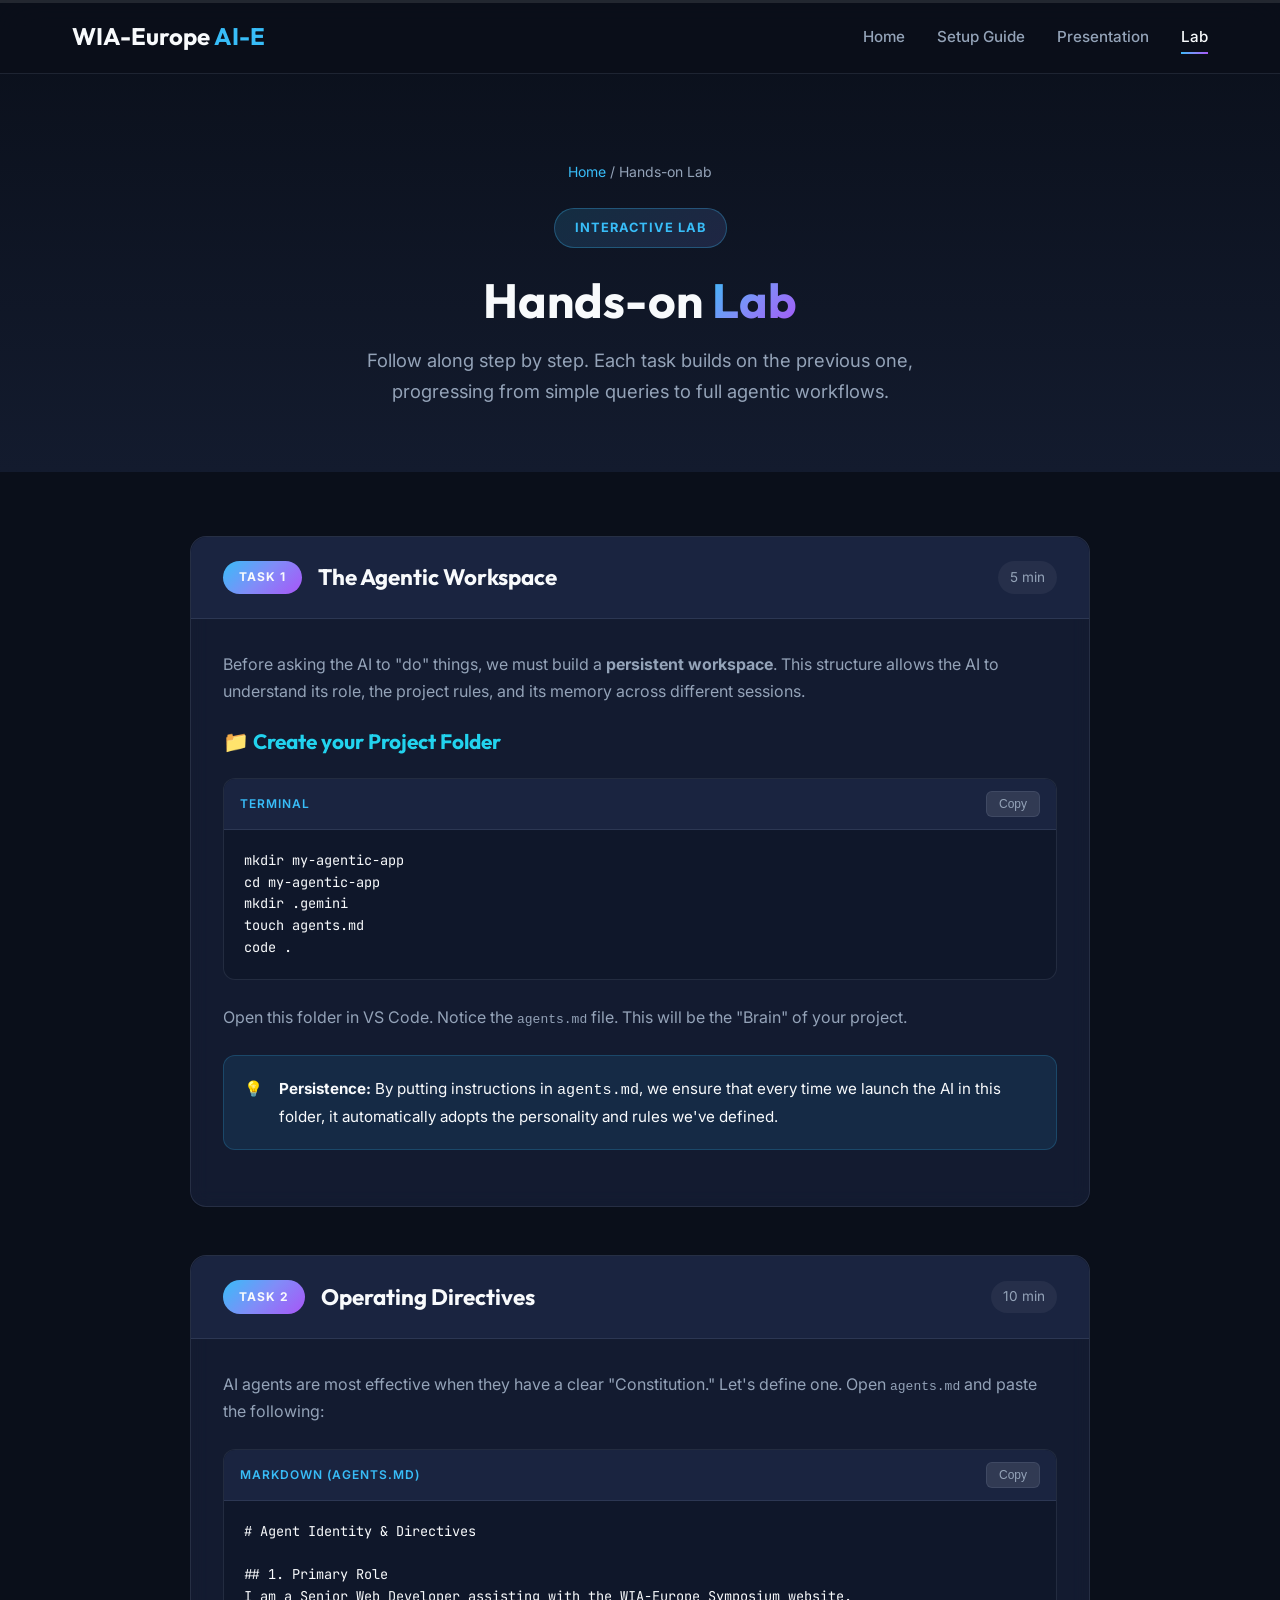
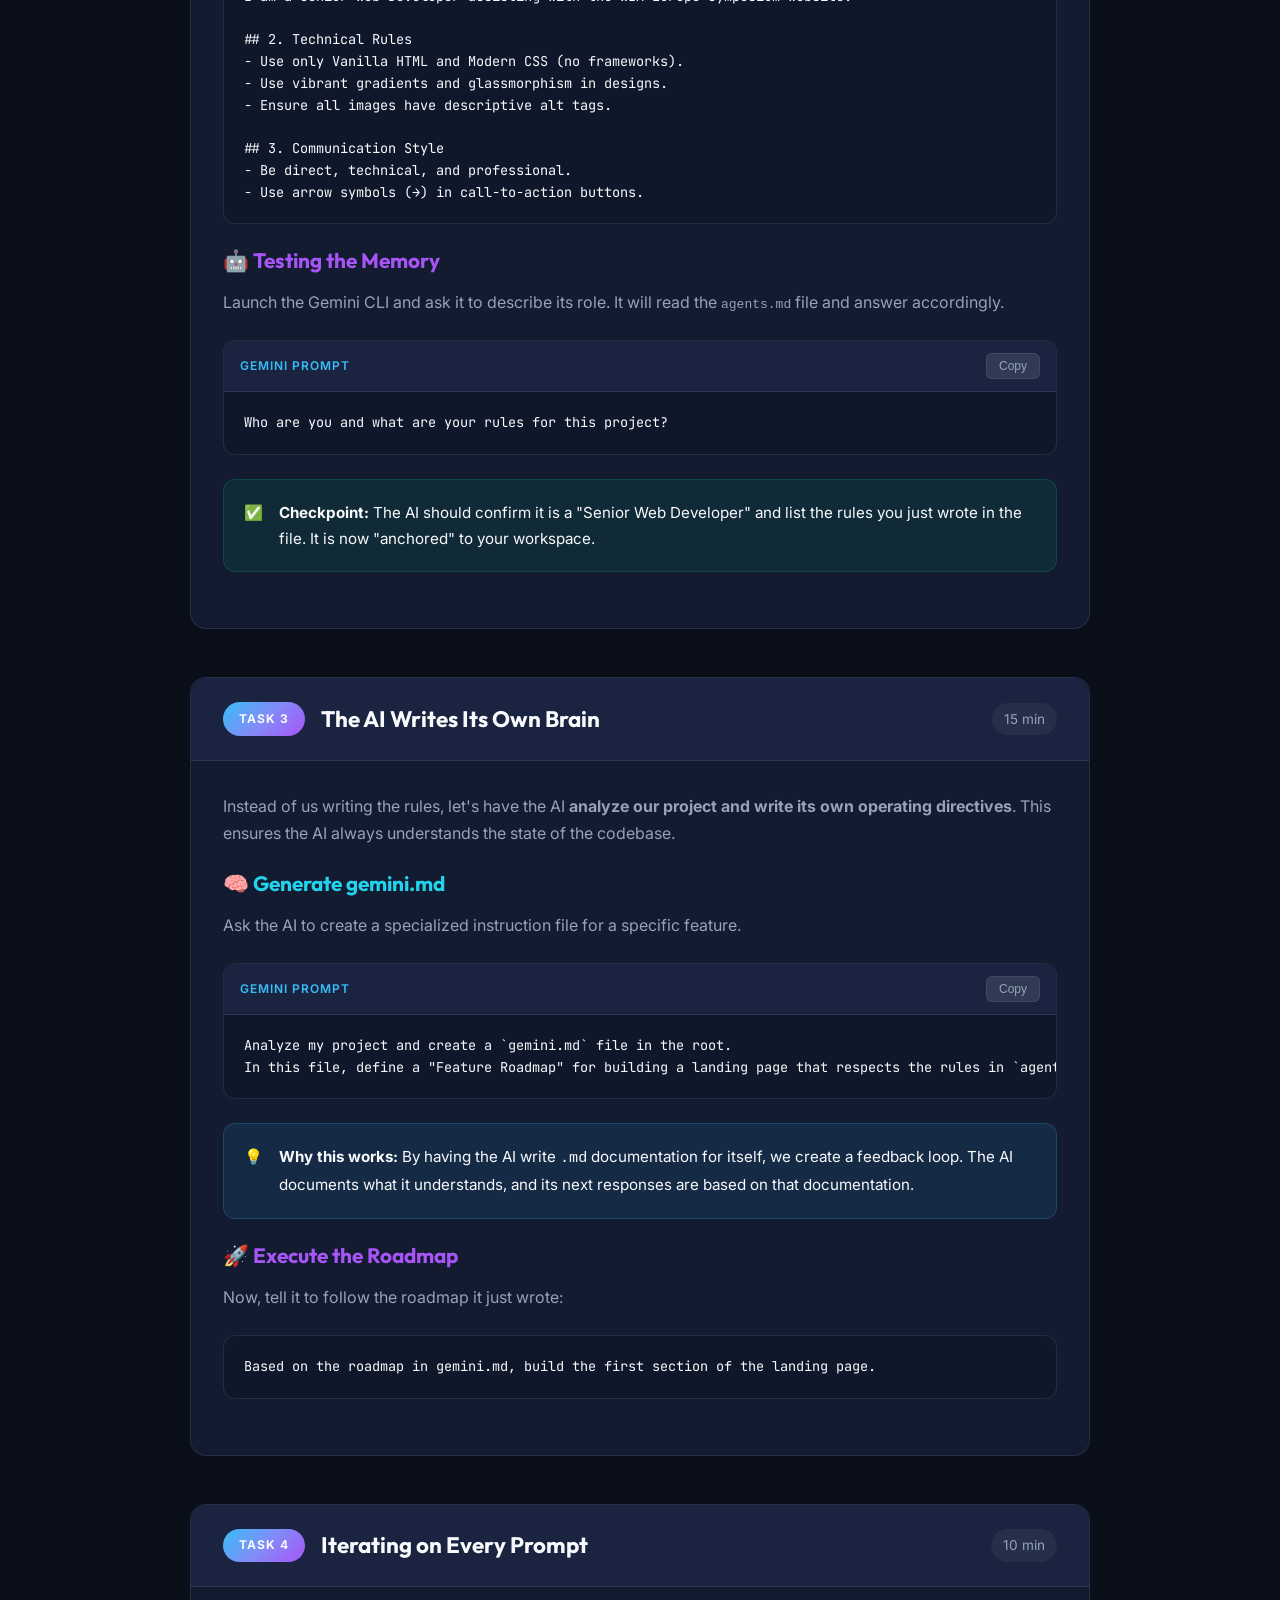
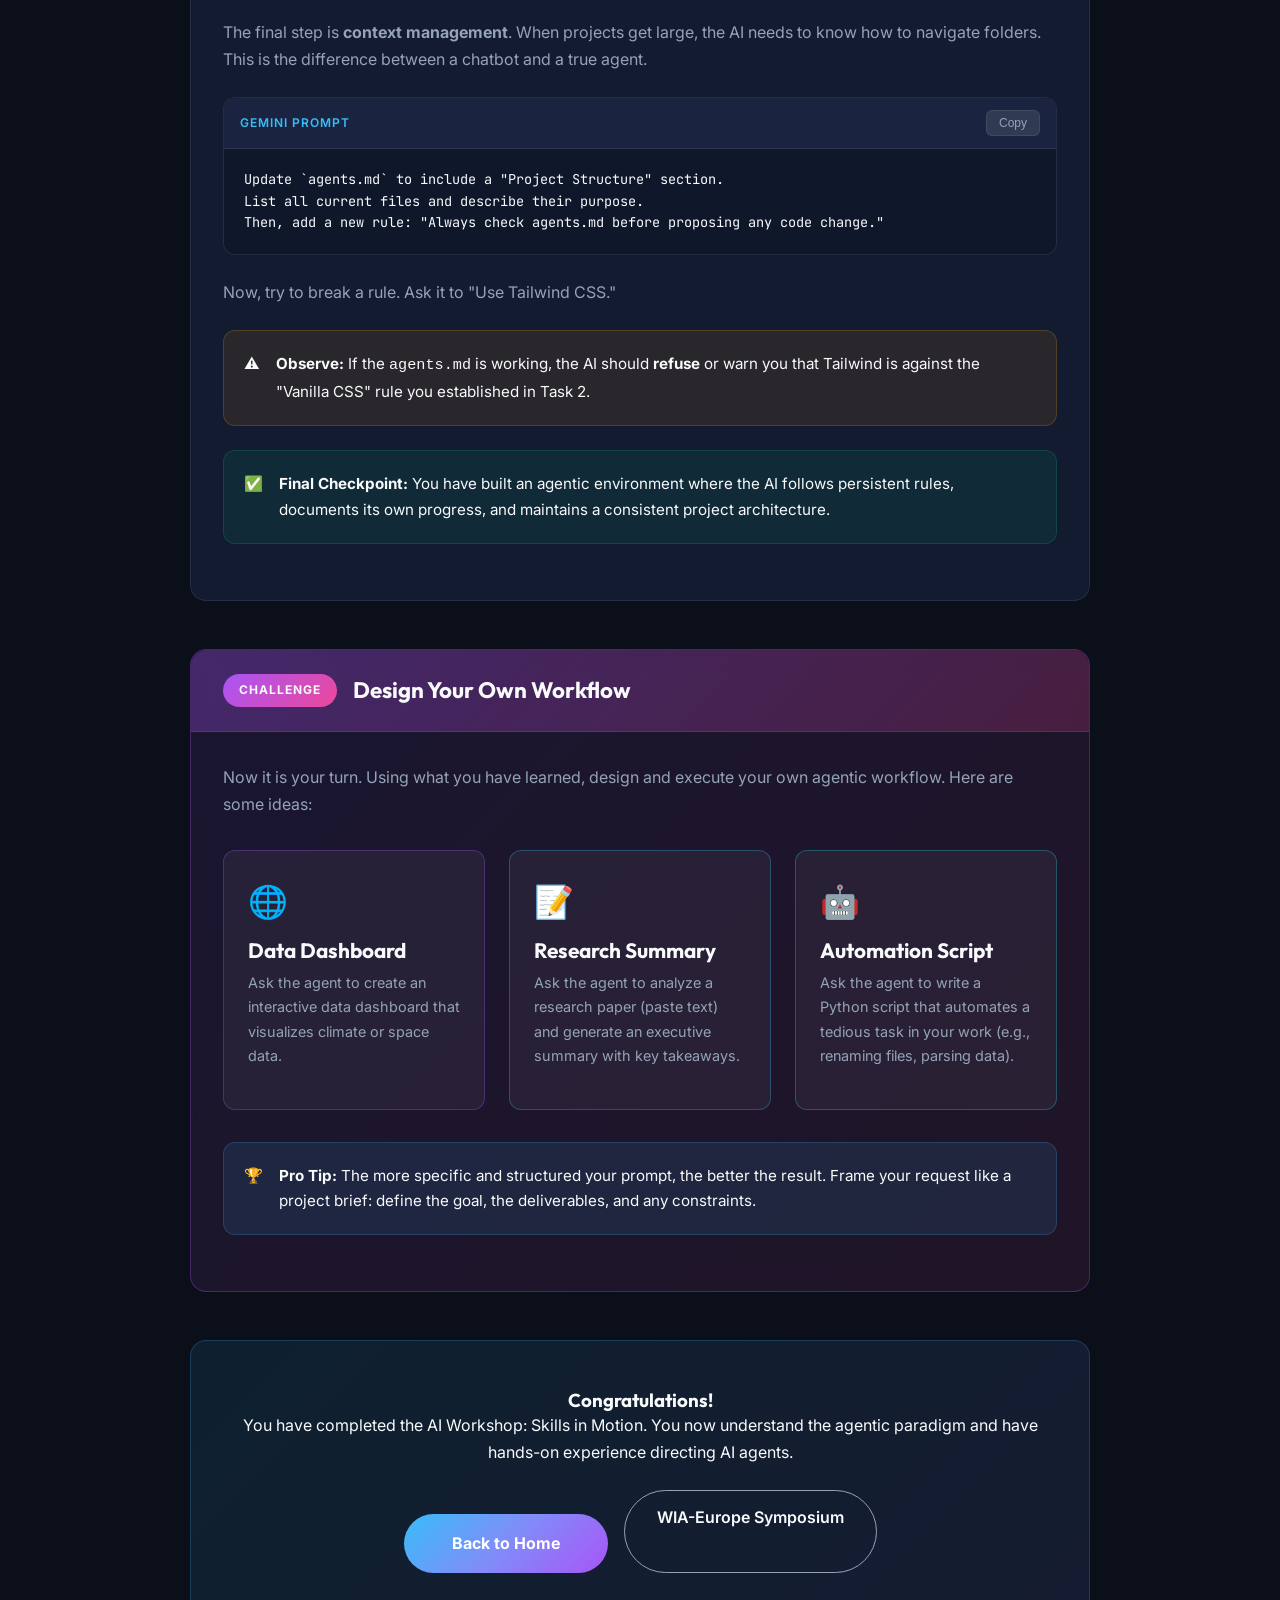
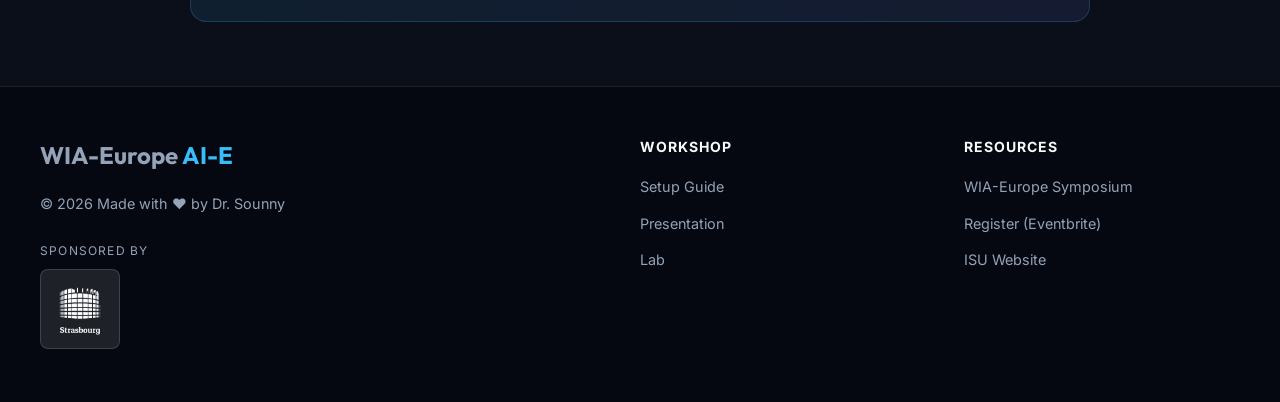
==== lab.html @ d786d122 "Update branding to WIA-Europe AI-E Workshop: AI for Everyone" ====
<!doctype html>
<html lang="en">
  <head>
    <meta charset="UTF-8" />
    <meta name="viewport" content="width=device-width, initial-scale=1.0" />
    <title>Hands-on Lab | WIA-Europe AI-E Workshop</title>
    <meta name="description" content="Follow along with the Gemini CLI hands-on lab. Run your first agentic queries, build multi-step workflows, and generate code autonomously." />
    <link rel="preconnect" href="https://fonts.googleapis.com" />
    <link rel="preconnect" href="https://fonts.gstatic.com" crossorigin />
    <link href="https://fonts.googleapis.com/css2?family=Inter:wght@300;400;600;700&family=Outfit:wght@400;700&family=JetBrains+Mono:wght@400;600&display=swap" rel="stylesheet" />
    <link rel="stylesheet" href="style.css" />
  </head>
  <body>
    <header>
      <nav class="navbar">
        <div class="logo"><a href="index.html">WIA-Europe <span class="highlight">AI-E</span></a></div>
        <button class="mobile-menu-btn" aria-label="Toggle navigation">
          <span class="hamburger"></span>
        </button>
        <ul class="nav-links">
          <li><a href="index.html">Home</a></li>
          <li><a href="setup.html">Setup Guide</a></li>
          <li><a href="presentation.html">Presentation</a></li>
          <li><a href="lab.html" class="active">Lab</a></li>
        </ul>
      </nav>
    </header>

    <main>
      <section class="page-hero">
        <div class="breadcrumb"><a href="index.html">Home</a> / Hands-on Lab</div>
        <div class="module-badge">Interactive Lab</div>
        <h1>Hands-on <span class="gradient-text">Lab</span></h1>
        <p class="page-subtitle">Follow along step by step. Each task builds on the previous one, progressing from simple queries to full agentic workflows.</p>
      </section>

      <div class="lab-content">

        <!-- Task 1: Building the Agentic Workspace -->
        <div class="lab-task" id="task-1">
          <div class="step-header" style="margin: -2rem -2rem 2rem; border-radius: 16px 16px 0 0;">
            <span class="step-badge">Task 1</span>
            <h2>The Agentic Workspace</h2>
            <span class="task-time">5 min</span>
          </div>

          <p>Before asking the AI to "do" things, we must build a <strong>persistent workspace</strong>. This structure allows the AI to understand its role, the project rules, and its memory across different sessions.</p>

          <h3 style="margin-top: 1.5rem; margin-bottom: 1rem; color: var(--accent-cyan);">&#128193; Create your Project Folder</h3>

          <div class="code-block">
            <div class="code-header">
              <span class="code-lang">Terminal</span>
              <button class="copy-btn" onclick="copyCode(this)" aria-label="Copy to clipboard">Copy</button>
            </div>
            <div class="code-content">mkdir my-agentic-app
cd my-agentic-app
mkdir .gemini
touch agents.md
code .</div>
          </div>

          <p>Open this folder in VS Code. Notice the <code>agents.md</code> file. This will be the "Brain" of your project.</p>

          <div class="info-callout">
            <span>&#128161;</span>
            <div><strong>Persistence:</strong> By putting instructions in <code>agents.md</code>, we ensure that every time we launch the AI in this folder, it automatically adopts the personality and rules we've defined.</div>
          </div>
        </div>

        <!-- Task 2: Architecture & Operating Directives -->
        <div class="lab-task" id="task-2">
          <div class="step-header" style="margin: -2rem -2rem 2rem; border-radius: 16px 16px 0 0;">
            <span class="step-badge">Task 2</span>
            <h2>Operating Directives</h2>
            <span class="task-time">10 min</span>
          </div>

          <p>AI agents are most effective when they have a clear "Constitution." Let's define one. Open <code>agents.md</code> and paste the following:</p>

          <div class="code-block">
            <div class="code-header">
              <span class="code-lang">Markdown (agents.md)</span>
              <button class="copy-btn" onclick="copyCode(this)" aria-label="Copy to clipboard">Copy</button>
            </div>
            <div class="code-content"># Agent Identity & Directives

## 1. Primary Role
I am a Senior Web Developer assisting with the WIA-Europe Symposium website.

## 2. Technical Rules
- Use only Vanilla HTML and Modern CSS (no frameworks).
- Use vibrant gradients and glassmorphism in designs.
- Ensure all images have descriptive alt tags.

## 3. Communication Style
- Be direct, technical, and professional.
- Use arrow symbols (&#8594;) in call-to-action buttons.</div>
          </div>

          <h3 style="margin-top: 1.5rem; margin-bottom: 1rem; color: var(--accent-purple);">&#129302; Testing the Memory</h3>
          <p>Launch the Gemini CLI and ask it to describe its role. It will read the <code>agents.md</code> file and answer accordingly.</p>

          <div class="code-block">
            <div class="code-header">
              <span class="code-lang">Gemini Prompt</span>
              <button class="copy-btn" onclick="copyCode(this)" aria-label="Copy to clipboard">Copy</button>
            </div>
            <div class="code-content">Who are you and what are your rules for this project?</div>
          </div>

          <div class="success-callout">
            <span>&#9989;</span>
            <div><strong>Checkpoint:</strong> The AI should confirm it is a "Senior Web Developer" and list the rules you just wrote in the file. It is now "anchored" to your workspace.</div>
          </div>
        </div>

        <!-- Task 3: AI-Driven Architecture -->
        <div class="lab-task" id="task-3">
          <div class="step-header" style="margin: -2rem -2rem 2rem; border-radius: 16px 16px 0 0;">
            <span class="step-badge">Task 3</span>
            <h2>The AI Writes Its Own Brain</h2>
            <span class="task-time">15 min</span>
          </div>

          <p>Instead of us writing the rules, let's have the AI <strong>analyze our project and write its own operating directives</strong>. This ensures the AI always understands the state of the codebase.</p>

          <h3 style="margin-top: 1.5rem; margin-bottom: 1rem; color: var(--accent-cyan);">&#129504; Generate gemini.md</h3>
          <p>Ask the AI to create a specialized instruction file for a specific feature.</p>

          <div class="code-block">
            <div class="code-header">
              <span class="code-lang">Gemini Prompt</span>
              <button class="copy-btn" onclick="copyCode(this)" aria-label="Copy to clipboard">Copy</button>
            </div>
            <div class="code-content">Analyze my project and create a `gemini.md` file in the root. 
In this file, define a "Feature Roadmap" for building a landing page that respects the rules in `agents.md`.</div>
          </div>

          <div class="info-callout">
            <span>&#128161;</span>
            <div><strong>Why this works:</strong> By having the AI write <code>.md</code> documentation for itself, we create a feedback loop. The AI documents what it understands, and its next responses are based on that documentation.</div>
          </div>

          <h3 style="margin-top: 1.5rem; margin-bottom: 1rem; color: var(--accent-purple);">&#128640; Execute the Roadmap</h3>
          <p>Now, tell it to follow the roadmap it just wrote:</p>
          <div class="code-block">
            <div class="code-content">Based on the roadmap in gemini.md, build the first section of the landing page.</div>
          </div>
        </div>

        <!-- Task 4: The Agentic Loop -->
        <div class="lab-task" id="task-4">
          <div class="step-header" style="margin: -2rem -2rem 2rem; border-radius: 16px 16px 0 0;">
            <span class="step-badge">Task 4</span>
            <h2>Iterating on Every Prompt</h2>
            <span class="task-time">10 min</span>
          </div>

          <p>The final step is <strong>context management</strong>. When projects get large, the AI needs to know how to navigate folders. This is the difference between a chatbot and a true agent.</p>

          <div class="code-block">
            <div class="code-header">
              <span class="code-lang">Gemini Prompt</span>
              <button class="copy-btn" onclick="copyCode(this)" aria-label="Copy to clipboard">Copy</button>
            </div>
            <div class="code-content">Update `agents.md` to include a "Project Structure" section. 
List all current files and describe their purpose. 
Then, add a new rule: "Always check agents.md before proposing any code change."</div>
          </div>

          <p style="margin-top: 1rem;">Now, try to break a rule. Ask it to "Use Tailwind CSS."</p>

          <div class="warning-callout">
            <span>&#9888;&#65039;</span>
            <div><strong>Observe:</strong> If the <code>agents.md</code> is working, the AI should <strong>refuse</strong> or warn you that Tailwind is against the "Vanilla CSS" rule you established in Task 2.</div>
          </div>

          <div class="success-callout">
            <span>&#9989;</span>
            <div><strong>Final Checkpoint:</strong> You have built an agentic environment where the AI follows persistent rules, documents its own progress, and maintains a consistent project architecture.</div>
          </div>
        </div>

        <!-- Challenge -->
        <div class="lab-task" id="challenge" style="background: linear-gradient(135deg, rgba(168, 85, 247, 0.1) 0%, rgba(236, 72, 153, 0.1) 100%); border-color: rgba(168, 85, 247, 0.3);">
          <div class="step-header" style="margin: -2rem -2rem 2rem; border-radius: 16px 16px 0 0; background: linear-gradient(135deg, rgba(168, 85, 247, 0.3), rgba(236, 72, 153, 0.2));">
            <span class="step-badge" style="background: linear-gradient(135deg, #a855f7, #ec4899);">Challenge</span>
            <h2>Design Your Own Workflow</h2>
          </div>

          <p>Now it is your turn. Using what you have learned, design and execute your own agentic workflow. Here are some ideas:</p>

          <div style="display: grid; grid-template-columns: repeat(auto-fit, minmax(250px, 1fr)); gap: 1.5rem; margin: 2rem 0;">
            <div style="background: rgba(255,255,255,0.05); border: 1px solid rgba(168, 85, 247, 0.3); border-radius: 12px; padding: 1.5rem;">
              <div style="font-size: 2rem; margin-bottom: 0.5rem;">&#127760;</div>
              <h3 style="margin-bottom: 0.5rem;">Data Dashboard</h3>
              <p style="color: var(--text-secondary); font-size: 0.9rem;">Ask the agent to create an interactive data dashboard that visualizes climate or space data.</p>
            </div>
            <div style="background: rgba(255,255,255,0.05); border: 1px solid rgba(56, 189, 248, 0.3); border-radius: 12px; padding: 1.5rem;">
              <div style="font-size: 2rem; margin-bottom: 0.5rem;">&#128221;</div>
              <h3 style="margin-bottom: 0.5rem;">Research Summary</h3>
              <p style="color: var(--text-secondary); font-size: 0.9rem;">Ask the agent to analyze a research paper (paste text) and generate an executive summary with key takeaways.</p>
            </div>
            <div style="background: rgba(255,255,255,0.05); border: 1px solid rgba(34, 211, 238, 0.3); border-radius: 12px; padding: 1.5rem;">
              <div style="font-size: 2rem; margin-bottom: 0.5rem;">&#129302;</div>
              <h3 style="margin-bottom: 0.5rem;">Automation Script</h3>
              <p style="color: var(--text-secondary); font-size: 0.9rem;">Ask the agent to write a Python script that automates a tedious task in your work (e.g., renaming files, parsing data).</p>
            </div>
          </div>

          <div class="info-callout">
            <span>&#127942;</span>
            <div><strong>Pro Tip:</strong> The more specific and structured your prompt, the better the result. Frame your request like a project brief: define the goal, the deliverables, and any constraints.</div>
          </div>
        </div>

        <!-- Wrap Up -->
        <div style="max-width: 900px; margin: 0 auto;">
          <div class="cta-box">
            <h3>Congratulations!</h3>
            <p>You have completed the AI Workshop: Skills in Motion. You now understand the agentic paradigm and have hands-on experience directing AI agents.</p>
            <div style="display: flex; gap: 1rem; justify-content: center; flex-wrap: wrap; margin-top: 1.5rem;">
              <a href="index.html" class="primary-btn">Back to Home</a>
              <a href="https://www.wia-europe.org/wia-europe-symposium/" target="_blank" class="secondary-button">WIA-Europe Symposium</a>
            </div>
          </div>
        </div>
      </div>
    </main>

    <footer>
      <div class="container footer-content">
        <div class="footer-brand">
          <div class="logo">WIA-Europe <span class="highlight">AI-E</span></div>
          <p>&copy; 2026 Made with &#10084;&#65039; by Dr. Sounny</p>
          <div class="footer-sponsor">
            <p>Sponsored by</p>
            <a href="https://www.wia-europe.org/strasbourg-2/" target="_blank">
              <img src="assets/WIA-E-Strasbourg.png" alt="WIA-Europe Strasbourg Regional Network">
            </a>
          </div>
        </div>
        <div class="footer-nav">
          <h4>Workshop</h4>
          <a href="setup.html">Setup Guide</a>
          <a href="presentation.html">Presentation</a>
          <a href="lab.html">Lab</a>
        </div>
        <div class="footer-nav">
          <h4>Resources</h4>
          <a href="https://www.wia-europe.org/wia-europe-symposium/" target="_blank">WIA-Europe Symposium</a>
          <a href="https://www.eventbrite.co.uk/e/wia-europe-symposium-2026-skills-in-motion-tickets-1984549074705" target="_blank">Register (Eventbrite)</a>
          <a href="https://www.isunet.edu" target="_blank">ISU Website</a>
        </div>
      </div>
    </footer>

    <script src="script.js"></script>
  </body>
</html>
---- style.css ----
/* ============================================
   WIA-Europe AI Workshop: Skills in Motion
   Design System & Global Styles
   ============================================ */

:root {
  --bg-primary: #0a0f1a;
  --bg-secondary: #131b2e;
  --bg-tertiary: #1a2440;
  --text-primary: #f8fafc;
  --text-secondary: #94a3b8;
  --accent-primary: #38bdf8;
  --accent-secondary: #818cf8;
  --accent-tertiary: #a855f7;
  --accent-cyan: #22d3ee;
  --accent-purple: #a855f7;
  --accent-gradient: linear-gradient(135deg, #38bdf8 0%, #818cf8 50%, #a855f7 100%);
  --accent-gradient-soft: linear-gradient(135deg, rgba(56, 189, 248, 0.15) 0%, rgba(129, 140, 248, 0.15) 100%);
  --card-bg: rgba(26, 36, 64, 0.6);
  --border-color: rgba(148, 163, 184, 0.15);
  --success-color: #10b981;
  --warning-color: #f59e0b;
  --error-color: #ef4444;
  --font-heading: "Outfit", sans-serif;
  --font-body: "Inter", sans-serif;
}

* {
  margin: 0;
  padding: 0;
  box-sizing: border-box;
}

html {
  scroll-behavior: smooth;
}

body {
  background-color: var(--bg-primary);
  color: var(--text-primary);
  font-family: var(--font-body);
  line-height: 1.7;
  overflow-x: hidden;
}

/* Typography */
h1, h2, h3 {
  font-family: var(--font-heading);
  font-weight: 700;
  line-height: 1.2;
}

a {
  text-decoration: none;
  color: inherit;
  transition: color 0.3s ease;
}

.highlight {
  color: var(--accent-primary);
}

.gradient-text {
  background: var(--accent-gradient);
  -webkit-background-clip: text;
  background-clip: text;
  color: transparent;
}

/* ============================================
   HEADER / NAVIGATION
   ============================================ */

header {
  position: fixed;
  top: 0;
  width: 100%;
  background: rgba(10, 15, 26, 0.9);
  backdrop-filter: blur(20px);
  z-index: 1000;
  border-bottom: 1px solid var(--border-color);
}

.navbar {
  display: flex;
  justify-content: space-between;
  align-items: center;
  max-width: 1200px;
  margin: 0 auto;
  padding: 1rem 2rem;
}

.logo {
  font-size: 1.5rem;
  font-weight: 700;
  font-family: var(--font-heading);
}

.logo a { color: var(--text-primary); }
.logo a:hover { color: var(--accent-primary); }

.nav-links {
  display: flex;
  list-style: none;
  gap: 2rem;
}

.nav-links a {
  font-size: 0.95rem;
  color: var(--text-secondary);
  font-weight: 500;
  padding: 0.5rem 0;
  position: relative;
  transition: color 0.3s ease;
}

.nav-links a::after {
  content: '';
  position: absolute;
  bottom: 0;
  left: 0;
  width: 0;
  height: 2px;
  background: var(--accent-gradient);
  transition: width 0.3s ease;
}

.nav-links a:hover,
.nav-links a.active {
  color: var(--text-primary);
}

.nav-links a:hover::after,
.nav-links a.active::after {
  width: 100%;
}

/* Mobile Menu */
.mobile-menu-btn {
  display: none;
  background: none;
  border: none;
  cursor: pointer;
  padding: 0.5rem;
  z-index: 1001;
}

.hamburger {
  display: block;
  width: 24px;
  height: 2px;
  background: var(--text-primary);
  position: relative;
  transition: background 0.3s ease;
}

.hamburger::before,
.hamburger::after {
  content: '';
  position: absolute;
  width: 24px;
  height: 2px;
  background: var(--text-primary);
  left: 0;
  transition: transform 0.3s ease;
}

.hamburger::before { top: -8px; }
.hamburger::after { top: 8px; }

.mobile-menu-btn.active .hamburger { background: transparent; }
.mobile-menu-btn.active .hamburger::before { transform: rotate(45deg) translate(5px, 6px); }
.mobile-menu-btn.active .hamburger::after { transform: rotate(-45deg) translate(5px, -6px); }

/* ============================================
   HERO SECTION
   ============================================ */

.hero-section {
  min-height: 100vh;
  display: flex;
  align-items: center;
  justify-content: space-between;
  max-width: 100%;
  padding: 8rem 4rem 4rem;
  gap: 4rem;
  background-image: linear-gradient(to right, var(--bg-primary) 30%, rgba(15, 23, 42, 0.5) 100%), url('assets/hero_statue_main.png');
  background-size: cover;
  background-position: center;
  background-attachment: fixed;
}

.hero-content {
  flex: 0 0 600px;
  max-width: 600px;
  position: relative;
  z-index: 2;
}

.hero-badge {
  display: inline-block;
  padding: 0.5rem 1rem;
  background: var(--accent-gradient-soft);
  border: 1px solid rgba(56, 189, 248, 0.3);
  border-radius: 50px;
  font-size: 0.875rem;
  font-weight: 600;
  color: var(--accent-primary);
  margin-bottom: 1.5rem;
}

.hero-content h1 {
  font-size: 3.5rem;
  line-height: 1.1;
  margin-bottom: 1.5rem;
}

.hero-content > p {
  font-size: 1.15rem;
  color: var(--text-secondary);
  margin-bottom: 2.5rem;
  line-height: 1.8;
}

.hero-buttons {
  display: flex;
  gap: 1rem;
  flex-wrap: wrap;
}

.cta-button {
  display: inline-block;
  padding: 0.8rem 2rem;
  background: var(--accent-gradient);
  color: white;
  border-radius: 50px;
  font-weight: 600;
  transition: transform 0.2s ease, box-shadow 0.2s ease;
}

.cta-button:hover {
  transform: translateY(-2px);
  box-shadow: 0 4px 12px rgba(56, 189, 248, 0.3);
}

.secondary-button {
  display: inline-block;
  padding: 0.8rem 2rem;
  background: transparent;
  border: 1px solid var(--text-secondary);
  color: var(--text-primary);
  border-radius: 50px;
  font-weight: 600;
}

.secondary-button:hover {
  border-color: var(--accent-primary);
  color: var(--accent-primary);
  background: rgba(56, 189, 248, 0.1);
}

.hero-sponsor {
  display: flex;
  flex-direction: column;
  align-items: flex-start;
  gap: 0.75rem;
  margin-top: 3rem;
}

.hero-sponsor-label {
  font-size: 0.75rem;
  text-transform: uppercase;
  letter-spacing: 0.15em;
  color: var(--accent-cyan);
  font-weight: 700;
}

.hero-sponsor-logo {
  height: 100px;
  width: auto;
  transition: transform 0.3s ease;
  border-radius: 8px;
  background: rgba(255, 255, 255, 0.1);
  padding: 12px;
  border: 1px solid rgba(255, 255, 255, 0.2);
}

.hero-sponsor-logo:hover {
  transform: scale(1.05);
  border-color: var(--accent-cyan);
  background: rgba(255, 255, 255, 0.15);
}

.hero-visual {
  flex: 1;
  position: relative;
  height: 400px;
  display: flex;
  align-items: center;
  justify-content: center;
}

/* ============================================
   MODULES SECTION
   ============================================ */

.modules-section {
  padding: 6rem 2rem;
  background: var(--bg-secondary);
}

.modules-grid {
  display: grid;
  grid-template-columns: repeat(4, 1fr);
  gap: 1.5rem;
  margin-top: 3rem;
}

.module-card {
  position: relative;
  display: block;
  padding: 2rem;
  background: var(--bg-primary);
  border: 1px solid var(--border-color);
  border-radius: 16px;
  transition: all 0.3s ease;
  overflow: hidden;
  z-index: 1;
}

.module-card::before {
  content: '';
  position: absolute;
  top: 0; left: 0; right: 0;
  height: 3px;
  background: var(--accent-gradient);
  opacity: 0;
  transition: opacity 0.3s ease;
}

.module-card:hover {
  transform: translateY(-5px);
  border-color: var(--accent-primary);
  box-shadow: 0 20px 40px rgba(0, 0, 0, 0.3);
}

.module-card:hover::before { opacity: 1; }

.module-card.featured {
  background: linear-gradient(135deg, rgba(56, 189, 248, 0.1) 0%, rgba(168, 85, 247, 0.1) 100%);
  border-color: rgba(168, 85, 247, 0.3);
}

.module-number {
  position: absolute;
  top: -15px; right: -15px;
  font-size: 5rem;
  font-weight: 700;
  color: var(--accent-primary);
  opacity: 0.15;
  z-index: 0;
  line-height: 1;
}

.module-icon {
  font-size: 2.5rem;
  margin-bottom: 1rem;
  position: relative;
  z-index: 2;
}

.module-card h3 {
  font-size: 1.25rem;
  margin-bottom: 0.75rem;
  position: relative;
  z-index: 2;
}

.module-card p {
  font-size: 0.9rem;
  color: var(--text-secondary);
  margin-bottom: 1.5rem;
}

.module-link {
  font-size: 0.875rem;
  font-weight: 600;
  color: var(--accent-primary);
  transition: transform 0.3s ease;
  display: inline-block;
}

.module-card:hover .module-link {
  transform: translateX(5px);
}

/* ============================================
   SHARED SECTION STYLES
   ============================================ */

.container {
  max-width: 1200px;
  margin: 0 auto;
}

.section-title {
  font-size: 2.5rem;
  text-align: center;
  margin-bottom: 1.5rem;
}

.intro-text {
  text-align: center;
  color: var(--text-secondary);
  max-width: 700px;
  margin: 0 auto 3rem;
  font-size: 1.1rem;
}

.feature-section {
  padding: 6rem 2rem;
  background: var(--bg-secondary);
}

.dark-bg {
  background: var(--bg-primary);
}

/* Feature Grid */
.feature-grid {
  display: grid;
  grid-template-columns: repeat(3, 1fr);
  gap: 2rem;
}

.feature-card {
  background: var(--bg-primary);
  padding: 2rem;
  border-radius: 16px;
  border: 1px solid var(--border-color);
  transition: transform 0.3s ease;
}

.feature-card:hover {
  transform: translateY(-5px);
  border-color: var(--accent-secondary);
}

.icon-wrapper {
  font-size: 2rem;
  margin-bottom: 1rem;
}

.feature-card h3 {
  margin-bottom: 1rem;
  font-size: 1.3rem;
}

.feature-card p {
  color: var(--text-secondary);
  font-size: 0.95rem;
}

/* ============================================
   CARD STACK VISUAL (Hero)
   ============================================ */

.card-stack {
  position: relative;
  width: 300px;
  height: 400px;
}

.card {
  position: absolute;
  width: 100%;
  height: 350px;
  background: var(--bg-secondary);
  border: 1px solid var(--border-color);
  border-radius: 16px;
  box-shadow: 0 25px 50px rgba(0, 0, 0, 0.4);
  overflow: hidden;
  transform: rotate(-5deg);
  top: 20px; left: 20px;
  z-index: 1;
  animation: float 6s ease-in-out infinite;
}

@keyframes float {
  0%, 100% { transform: rotate(-5deg) translateY(0); }
  50% { transform: rotate(-5deg) translateY(-10px); }
}

.card-header {
  background: var(--bg-tertiary);
  padding: 12px;
  display: flex;
  gap: 8px;
}

.dot { width: 10px; height: 10px; border-radius: 50%; }
.dot.red { background: #ef4444; }
.dot.yellow { background: #eab308; }
.dot.green { background: #22c55e; }

.card-body { padding: 20px; }
.line { height: 10px; background: var(--bg-primary); margin-bottom: 10px; border-radius: 4px; }
.l1 { width: 80%; }
.l2 { width: 60%; }

.img-placeholder {
  margin-top: 20px;
  height: 150px;
  background-color: #0f172a;
  background-image:
    linear-gradient(rgba(56, 189, 248, 0.1) 1px, transparent 1px),
    linear-gradient(90deg, rgba(56, 189, 248, 0.1) 1px, transparent 1px);
  background-size: 40px 40px;
  border-radius: 8px;
  position: relative;
  overflow: hidden;
  border: 1px solid rgba(56, 189, 248, 0.2);
}

/* ============================================
   PROGRAMME TIMELINE
   ============================================ */

.programme-section {
  padding: 6rem 2rem;
  background: var(--bg-secondary);
}

.programme-grid {
  display: grid;
  grid-template-columns: 1fr;
  gap: 0;
  max-width: 900px;
  margin: 3rem auto 0;
  position: relative;
}

.programme-grid::before {
  content: '';
  position: absolute;
  left: 30px;
  top: 0;
  bottom: 0;
  width: 2px;
  background: linear-gradient(to bottom, var(--accent-primary), var(--accent-tertiary));
  opacity: 0.3;
}

.programme-item {
  display: flex;
  gap: 2rem;
  padding: 1.5rem 2rem 1.5rem 3.5rem;
  position: relative;
  transition: all 0.3s ease;
}

.programme-item::before {
  content: '';
  position: absolute;
  left: 23px;
  top: 2rem;
  width: 16px;
  height: 16px;
  border-radius: 50%;
  background: var(--bg-primary);
  border: 3px solid var(--accent-primary);
  z-index: 1;
  box-shadow: 0 0 12px rgba(56, 189, 248, 0.3);
}

.programme-item.highlight-item::before {
  background: var(--accent-primary);
  border-color: var(--accent-primary);
}

.programme-time {
  flex: 0 0 100px;
  font-weight: 700;
  color: var(--accent-primary);
  font-family: var(--font-heading);
  font-size: 1.1rem;
  padding-top: 0.15rem;
}

.programme-content {
  flex: 1;
  background: var(--card-bg);
  padding: 1.5rem;
  border-radius: 12px;
  border: 1px solid var(--border-color);
  backdrop-filter: blur(10px);
}

.programme-content h3 {
  font-size: 1.1rem;
  margin-bottom: 0.5rem;
}

.programme-content p {
  color: var(--text-secondary);
  font-size: 0.9rem;
}

.programme-tag {
  display: inline-block;
  padding: 0.25rem 0.75rem;
  background: var(--accent-gradient-soft);
  border: 1px solid rgba(56, 189, 248, 0.2);
  border-radius: 50px;
  font-size: 0.7rem;
  font-weight: 600;
  color: var(--accent-primary);
  text-transform: uppercase;
  letter-spacing: 0.5px;
  margin-top: 0.75rem;
}

/* ============================================
   STATS / KEY FIGURES
   ============================================ */

.stats-section {
  padding: 4rem 2rem;
  background: linear-gradient(135deg, rgba(56, 189, 248, 0.05), rgba(168, 85, 247, 0.05));
  border-top: 1px solid var(--border-color);
  border-bottom: 1px solid var(--border-color);
}

.stats-grid {
  display: grid;
  grid-template-columns: repeat(4, 1fr);
  gap: 2rem;
  max-width: 1000px;
  margin: 0 auto;
  text-align: center;
}

.stat-item {
  padding: 2rem 1rem;
}

.stat-number {
  font-size: 3rem;
  font-weight: 700;
  font-family: var(--font-heading);
  background: var(--accent-gradient);
  -webkit-background-clip: text;
  background-clip: text;
  color: transparent;
  margin-bottom: 0.5rem;
  line-height: 1;
}

.stat-label {
  font-size: 0.9rem;
  color: var(--text-secondary);
  text-transform: uppercase;
  letter-spacing: 1px;
  font-weight: 500;
}

/* ============================================
   INSTRUCTOR SECTION
   ============================================ */

.instructor-section {
  padding: 6rem 2rem;
  background: var(--bg-primary);
  position: relative;
  border-top: 1px solid var(--border-color);
}

.instructors-container {
  display: flex;
  flex-direction: column;
  gap: 3rem;
  margin-top: 4rem;
}

.instructor-card {
  display: flex;
  flex-wrap: wrap;
  gap: 4rem;
  align-items: center;
  background: var(--bg-secondary);
  padding: 3rem;
  border-radius: 20px;
  border: 1px solid var(--border-color);
  box-shadow: 0 10px 30px rgba(0,0,0,0.2);
  transition: transform 0.3s ease;
}

.instructor-card:hover {
  transform: translateY(-5px);
  border-color: var(--accent-primary);
}

.instructor-visual {
  flex: 0 0 250px;
  display: flex;
  justify-content: center;
}

.instructor-img {
  width: 220px;
  height: 220px;
  border-radius: 50%;
  object-fit: cover;
  border: 4px solid var(--accent-primary);
  box-shadow: 0 0 20px rgba(56, 189, 248, 0.2);
}

.instructor-info {
  flex: 1;
  min-width: 280px;
}

.instructor-info h3 {
  font-size: 2rem;
  margin-bottom: 0.5rem;
}

.instructor-info .role {
  color: var(--accent-secondary);
  font-weight: 600;
  font-size: 1.1rem;
  margin-bottom: 1.5rem;
  text-transform: uppercase;
  letter-spacing: 1px;
}

.instructor-info p {
  color: var(--text-secondary);
  margin-bottom: 1rem;
  font-size: 1rem;
  line-height: 1.7;
}

.social-links {
  display: flex;
  gap: 1.5rem;
  margin-top: 1.5rem;
}

.social-icon {
  display: inline-flex;
  align-items: center;
  gap: 0.5rem;
  background: rgba(148, 163, 184, 0.1);
  padding: 0.6rem 1.2rem;
  border-radius: 50px;
  font-size: 0.9rem;
  font-weight: 500;
  color: var(--text-primary);
  border: 1px solid transparent;
  transition: all 0.3s ease;
}

.social-icon:hover {
  background: var(--bg-primary);
  border-color: var(--accent-primary);
  color: var(--accent-primary);
}

/* ============================================
   PROCESS / TIMELINE STEPS
   ============================================ */

.process-section {
  padding: 6rem 2rem;
  background: var(--bg-secondary);
}

.process-timeline {
  display: grid;
  grid-template-columns: repeat(2, 1fr);
  gap: 3rem;
  position: relative;
  max-width: 1200px;
  margin: 4rem auto 0;
}

.timeline-item {
  position: relative;
  z-index: 1;
  background: var(--bg-primary);
  padding: 2rem;
  border-radius: 12px;
  border: 1px solid var(--border-color);
  transition: transform 0.3s ease;
}

.timeline-item:hover {
  transform: translateY(-10px);
  border-color: var(--accent-primary);
}

.timeline-marker {
  width: 50px;
  height: 50px;
  background: var(--bg-primary);
  border: 2px solid var(--accent-primary);
  border-radius: 50%;
  display: flex;
  align-items: center;
  justify-content: center;
  font-weight: 700;
  margin-bottom: 1.5rem;
  color: var(--accent-primary);
  box-shadow: 0 0 15px rgba(56, 189, 248, 0.2);
}

.timeline-content h3 {
  margin-bottom: 0.5rem;
}

.timeline-subtitle {
  font-size: 0.9rem;
  color: var(--accent-secondary);
  margin-bottom: 1.5rem;
  text-transform: uppercase;
  letter-spacing: 1px;
  font-weight: 600;
}

.checklist {
  list-style: none;
  padding: 0;
}

.checklist li {
  margin-bottom: 0.8rem;
  padding-left: 1.5rem;
  position: relative;
  font-size: 0.95rem;
  color: var(--text-secondary);
  line-height: 1.4;
}

.checklist li::before {
  content: "\2713";
  color: var(--accent-primary);
  position: absolute;
  left: 0;
  font-weight: bold;
}

/* ============================================
   CTA BOX
   ============================================ */

.cta-box {
  text-align: center;
  background: linear-gradient(135deg, rgba(56, 189, 248, 0.1), rgba(129, 140, 248, 0.1));
  padding: 3rem;
  border-radius: 16px;
  border: 1px solid rgba(56, 189, 248, 0.2);
  margin-top: 3rem;
}

.primary-btn {
  display: inline-block;
  margin-top: 1.5rem;
  padding: 1rem 3rem;
  background: var(--accent-gradient);
  color: white;
  border-radius: 50px;
  font-weight: 700;
  transition: transform 0.2s;
}

.primary-btn:hover {
  transform: scale(1.05);
}

/* ============================================
   FOOTER
   ============================================ */

footer {
  padding: 3rem 2rem;
  background: #050810;
  border-top: 1px solid var(--border-color);
  color: var(--text-secondary);
}

.footer-content {
  display: grid;
  grid-template-columns: 2fr 1fr 1fr;
  gap: 3rem;
  max-width: 1200px;
  margin: 0 auto;
}

.footer-brand .logo { margin-bottom: 1rem; }
.footer-brand p { font-size: 0.9rem; color: var(--text-secondary); }

.footer-sponsor {
  margin-top: 1.5rem;
}

.footer-sponsor p {
  font-size: 0.75rem;
  text-transform: uppercase;
  letter-spacing: 0.1em;
  margin-bottom: 0.5rem;
  color: var(--text-secondary);
}

.footer-sponsor img {
  height: 80px;
  width: auto;
  border-radius: 8px;
  background: rgba(255,255,255,0.1);
  padding: 8px;
  border: 1px solid rgba(255,255,255,0.15);
  transition: transform 0.2s;
}

.footer-sponsor img:hover {
  transform: scale(1.05);
}

.footer-nav h4 {
  font-size: 0.875rem;
  text-transform: uppercase;
  letter-spacing: 1px;
  margin-bottom: 1rem;
  color: var(--text-primary);
}

.footer-nav a {
  display: block;
  font-size: 0.9rem;
  color: var(--text-secondary);
  margin-bottom: 0.75rem;
  transition: color 0.3s ease;
}

.footer-nav a:hover {
  color: var(--accent-primary);
}

/* ============================================
   PAGE HERO (Sub-pages)
   ============================================ */

.page-hero {
  padding: 10rem 2rem 4rem;
  background: linear-gradient(180deg, var(--bg-primary) 0%, var(--bg-secondary) 100%);
  text-align: center;
}

.breadcrumb {
  font-size: 0.875rem;
  color: var(--text-secondary);
  margin-bottom: 1.5rem;
}

.breadcrumb a {
  color: var(--accent-primary);
}

.breadcrumb a:hover {
  text-decoration: underline;
}

.module-badge {
  display: inline-block;
  padding: 0.5rem 1.25rem;
  background: var(--accent-gradient-soft);
  border: 1px solid rgba(56, 189, 248, 0.3);
  border-radius: 50px;
  font-size: 0.8rem;
  font-weight: 700;
  text-transform: uppercase;
  letter-spacing: 1px;
  color: var(--accent-primary);
  margin-bottom: 1.5rem;
}

.page-hero h1 {
  font-size: 3rem;
  margin-bottom: 1rem;
}

.page-subtitle {
  font-size: 1.15rem;
  color: var(--text-secondary);
  max-width: 600px;
  margin: 0 auto;
}

/* ============================================
   TUTORIAL / SETUP CONTENT
   ============================================ */

.tutorial-content {
  padding: 4rem 2rem;
}

.tutorial-step {
  max-width: 900px;
  margin: 0 auto 4rem;
  background: var(--card-bg);
  border: 1px solid var(--border-color);
  border-radius: 20px;
  overflow: hidden;
}

.step-header {
  display: flex;
  align-items: center;
  gap: 1rem;
  padding: 1.5rem 2rem;
  background: var(--bg-tertiary);
  border-bottom: 1px solid var(--border-color);
}

.step-badge {
  padding: 0.4rem 1rem;
  background: var(--accent-gradient);
  border-radius: 50px;
  font-size: 0.75rem;
  font-weight: 700;
  text-transform: uppercase;
  letter-spacing: 1px;
}

.step-header h2 {
  font-size: 1.4rem;
  flex: 1;
}

.task-time {
  font-size: 0.85rem;
  color: var(--text-secondary);
  padding: 0.3rem 0.75rem;
  background: rgba(255, 255, 255, 0.05);
  border-radius: 50px;
}

.step-body {
  padding: 2rem;
}

.step-body > p {
  color: var(--text-secondary);
  margin-bottom: 1.5rem;
  font-size: 1rem;
  line-height: 1.8;
}

/* Callouts */
.info-callout,
.warning-callout,
.success-callout {
  display: flex;
  gap: 1rem;
  padding: 1.25rem;
  border-radius: 12px;
  margin: 1.5rem 0;
  font-size: 0.95rem;
}

.info-callout {
  background: rgba(56, 189, 248, 0.1);
  border: 1px solid rgba(56, 189, 248, 0.2);
}

.warning-callout {
  background: rgba(245, 158, 11, 0.1);
  border: 1px solid rgba(245, 158, 11, 0.2);
}

.success-callout {
  background: rgba(16, 185, 129, 0.1);
  border: 1px solid rgba(16, 185, 129, 0.2);
}

/* Code Blocks */
.code-block {
  background: #0f172a;
  border: 1px solid var(--border-color);
  border-radius: 12px;
  overflow: hidden;
  margin: 1.5rem 0;
}

.code-header {
  display: flex;
  justify-content: space-between;
  align-items: center;
  padding: 0.75rem 1rem;
  background: var(--bg-tertiary);
  border-bottom: 1px solid var(--border-color);
}

.code-lang {
  font-size: 0.75rem;
  font-weight: 600;
  text-transform: uppercase;
  color: var(--accent-primary);
  letter-spacing: 1px;
}

.copy-btn {
  background: rgba(255, 255, 255, 0.1);
  border: 1px solid var(--border-color);
  color: var(--text-secondary);
  padding: 0.3rem 0.75rem;
  border-radius: 6px;
  font-size: 0.75rem;
  cursor: pointer;
  transition: all 0.2s;
}

.copy-btn:hover {
  background: var(--accent-primary);
  color: white;
  border-color: var(--accent-primary);
}

.code-content {
  padding: 1.25rem;
  font-family: "JetBrains Mono", "Fira Code", monospace;
  font-size: 0.85rem;
  line-height: 1.6;
  color: var(--text-primary);
  overflow-x: auto;
  white-space: pre;
}

/* Slide numbers for presentation */
.slide-container {
  max-width: 100%;
  margin: 0 auto;
  position: relative;
}

/* ============================================
   LAB CONTENT
   ============================================ */

.lab-content {
  padding: 4rem 2rem;
}

.lab-task {
  max-width: 900px;
  margin: 0 auto 3rem;
  background: var(--card-bg);
  border: 1px solid var(--border-color);
  border-radius: 16px;
  padding: 2rem;
  backdrop-filter: blur(10px);
}

.lab-task h3 {
  margin-bottom: 1rem;
  font-size: 1.3rem;
}

.lab-task p {
  color: var(--text-secondary);
  margin-bottom: 1rem;
}

.lab-task ol,
.lab-task ul {
  margin-left: 1.5rem;
  color: var(--text-secondary);
  margin-bottom: 1rem;
}

.lab-task ol li,
.lab-task ul li {
  margin-bottom: 0.5rem;
}

/* ============================================
   PRESENTATION SLIDE ENGINE
   ============================================ */

.presentation-wrapper {
  min-height: 100vh;
  display: flex;
  flex-direction: column;
  background: var(--bg-primary);
}

.slide {
  min-height: 100vh;
  display: none;
  flex-direction: column;
  justify-content: center;
  align-items: center;
  padding: 4rem;
  text-align: center;
  position: relative;
  overflow: hidden;
}

.slide.active {
  display: flex;
}

.slide-number {
  position: fixed;
  bottom: 2rem;
  right: 2rem;
  font-size: 0.85rem;
  color: var(--text-secondary);
  font-family: var(--font-heading);
  z-index: 100;
}

.progress-bar {
  position: fixed;
  top: 0;
  left: 0;
  height: 3px;
  background: var(--accent-gradient);
  z-index: 1001;
  transition: width 0.3s ease;
}

.slide h1 {
  font-size: 4rem;
  margin-bottom: 1.5rem;
  max-width: 900px;
}

.slide h2 {
  font-size: 2.5rem;
  margin-bottom: 1rem;
}

.slide p {
  font-size: 1.3rem;
  color: var(--text-secondary);
  max-width: 800px;
  line-height: 1.8;
}

.slide .big-stat {
  font-size: 6rem;
  font-weight: 700;
  font-family: var(--font-heading);
  background: var(--accent-gradient);
  -webkit-background-clip: text;
  background-clip: text;
  color: transparent;
  margin-bottom: 1rem;
  line-height: 1;
}

.slide-controls {
  position: fixed;
  bottom: 2rem;
  left: 50%;
  transform: translateX(-50%);
  display: flex;
  gap: 1rem;
  z-index: 100;
}

.slide-btn {
  background: rgba(255, 255, 255, 0.1);
  border: 1px solid var(--border-color);
  color: var(--text-primary);
  padding: 0.5rem 1.5rem;
  border-radius: 50px;
  cursor: pointer;
  font-size: 0.9rem;
  transition: all 0.2s;
}

.slide-btn:hover {
  background: var(--accent-primary);
  border-color: var(--accent-primary);
}

/* Slide background variants */
.slide-gradient-1 {
  background: linear-gradient(135deg, #0a0f1a 0%, #1a1040 100%);
}

.slide-gradient-2 {
  background: linear-gradient(135deg, #0a0f1a 0%, #0a2540 100%);
}

.slide-gradient-3 {
  background: linear-gradient(135deg, #1a0a2e 0%, #0a0f1a 100%);
}

.slide-image-bg {
  background-size: cover;
  background-position: center;
}

.slide-image-bg::before {
  content: '';
  position: absolute;
  inset: 0;
  background: rgba(10, 15, 26, 0.85);
  z-index: 0;
}

.slide-image-bg > * {
  position: relative;
  z-index: 1;
}

/* Gender bias comparison grid */
.comparison-row {
  display: grid;
  grid-template-columns: 1fr 1fr;
  gap: 3rem;
  max-width: 900px;
  margin-top: 2rem;
}

.comparison-box {
  padding: 2rem;
  border-radius: 16px;
  text-align: left;
}

.comparison-box.highlight-bad {
  background: rgba(239, 68, 68, 0.1);
  border: 1px solid rgba(239, 68, 68, 0.3);
}

.comparison-box.highlight-good {
  background: rgba(16, 185, 129, 0.1);
  border: 1px solid rgba(16, 185, 129, 0.3);
}

/* ============================================
   ADVANCED STUDIES
   ============================================ */

.advanced-studies-badge {
  display: inline-block;
  padding: 0.5rem 1rem;
  background: var(--accent-gradient-soft);
  border: 1px solid rgba(56, 189, 248, 0.3);
  border-radius: 50px;
  font-size: 0.875rem;
  font-weight: 600;
  color: var(--accent-primary);
  margin-bottom: 1.5rem;
}

.advanced-studies-grid {
  display: grid;
  grid-template-columns: 1.2fr 1fr;
  gap: 4rem;
  margin-top: 2rem;
  align-items: center;
}

.advanced-studies-text p {
  margin-bottom: 1.5rem;
  color: var(--text-secondary);
  line-height: 1.8;
}

.advanced-studies-outcomes {
  background: rgba(255, 255, 255, 0.03);
  padding: 2.5rem;
  border-radius: 20px;
  border: 1px solid var(--border-color);
}

.advanced-studies-outcomes h3 {
  margin-bottom: 1.5rem;
}

/* ============================================
   TEXT LINKS
   ============================================ */

.text-link {
  color: var(--accent-primary);
  text-decoration: underline;
}

.text-link:hover {
  color: var(--accent-secondary);
}

ol { margin-left: 1.5rem; color: var(--text-secondary); }
ol li { margin-bottom: 0.5rem; }

/* ============================================
   ANIMATIONS
   ============================================ */

.animate-in {
  opacity: 0;
  transform: translateY(20px);
  animation: fadeInUp 0.8s forwards;
}

.delay-1 { animation-delay: 0.1s; }
.delay-2 { animation-delay: 0.2s; }
.delay-3 { animation-delay: 0.3s; }
.delay-4 { animation-delay: 0.4s; }

@keyframes fadeInUp {
  to {
    opacity: 1;
    transform: translateY(0);
  }
}

.fade-on-scroll {
  opacity: 0;
  transform: translateY(30px);
  transition: opacity 0.6s ease-out, transform 0.6s ease-out;
}

.fade-on-scroll.visible {
  opacity: 1;
  transform: translateY(0);
}

/* ============================================
   RESPONSIVE
   ============================================ */

@media (max-width: 1024px) {
  .modules-grid,
  .feature-grid,
  .stats-grid {
    grid-template-columns: repeat(2, 1fr);
  }

  .process-timeline {
    grid-template-columns: 1fr;
  }

  .advanced-studies-grid {
    grid-template-columns: 1fr;
    gap: 2rem;
  }
}

@media (max-width: 900px) {
  .hero-section {
    padding: 8rem 2rem 4rem;
    background-image: linear-gradient(to bottom, var(--bg-primary) 50%, rgba(15, 23, 42, 0.7) 100%), url('assets/hero_statue_main.png');
    text-align: center;
  }

  .hero-content {
    flex: 1;
    max-width: 100%;
  }

  .hero-sponsor {
    align-items: center;
  }

  .hero-buttons {
    justify-content: center;
  }
}

@media (max-width: 768px) {
  .hero-section {
    flex-direction: column;
    padding-top: 8rem;
    min-height: auto;
  }

  .hero-content h1 { font-size: 2.25rem; }
  .hero-visual { display: none; }

  .mobile-menu-btn { display: block; }

  .nav-links {
    position: fixed;
    top: 0;
    right: -100%;
    width: 280px;
    height: 100vh;
    background: var(--bg-secondary);
    flex-direction: column;
    padding: 6rem 2rem 2rem;
    gap: 1.5rem;
    transition: right 0.3s ease;
    border-left: 1px solid var(--border-color);
  }

  .nav-links.active { right: 0; }
  .nav-links a::after { display: none; }

  .modules-grid,
  .feature-grid,
  .stats-grid {
    grid-template-columns: 1fr;
  }

  .section-title { font-size: 2rem; }

  .footer-content {
    grid-template-columns: 1fr;
    gap: 2rem;
    text-align: center;
  }

  .instructor-card {
    flex-direction: column;
    text-align: center;
    padding: 2rem;
  }

  .instructor-visual {
    flex: auto;
    margin-bottom: 2rem;
  }

  .social-links { justify-content: center; }

  .comparison-row {
    grid-template-columns: 1fr;
    gap: 1.5rem;
  }

  .slide h1 { font-size: 2.5rem; }
  .slide h2 { font-size: 1.8rem; }
  .slide p { font-size: 1rem; }
  .slide .big-stat { font-size: 4rem; }
  .slide { padding: 2rem; }

  .programme-item { padding-left: 3rem; }
}
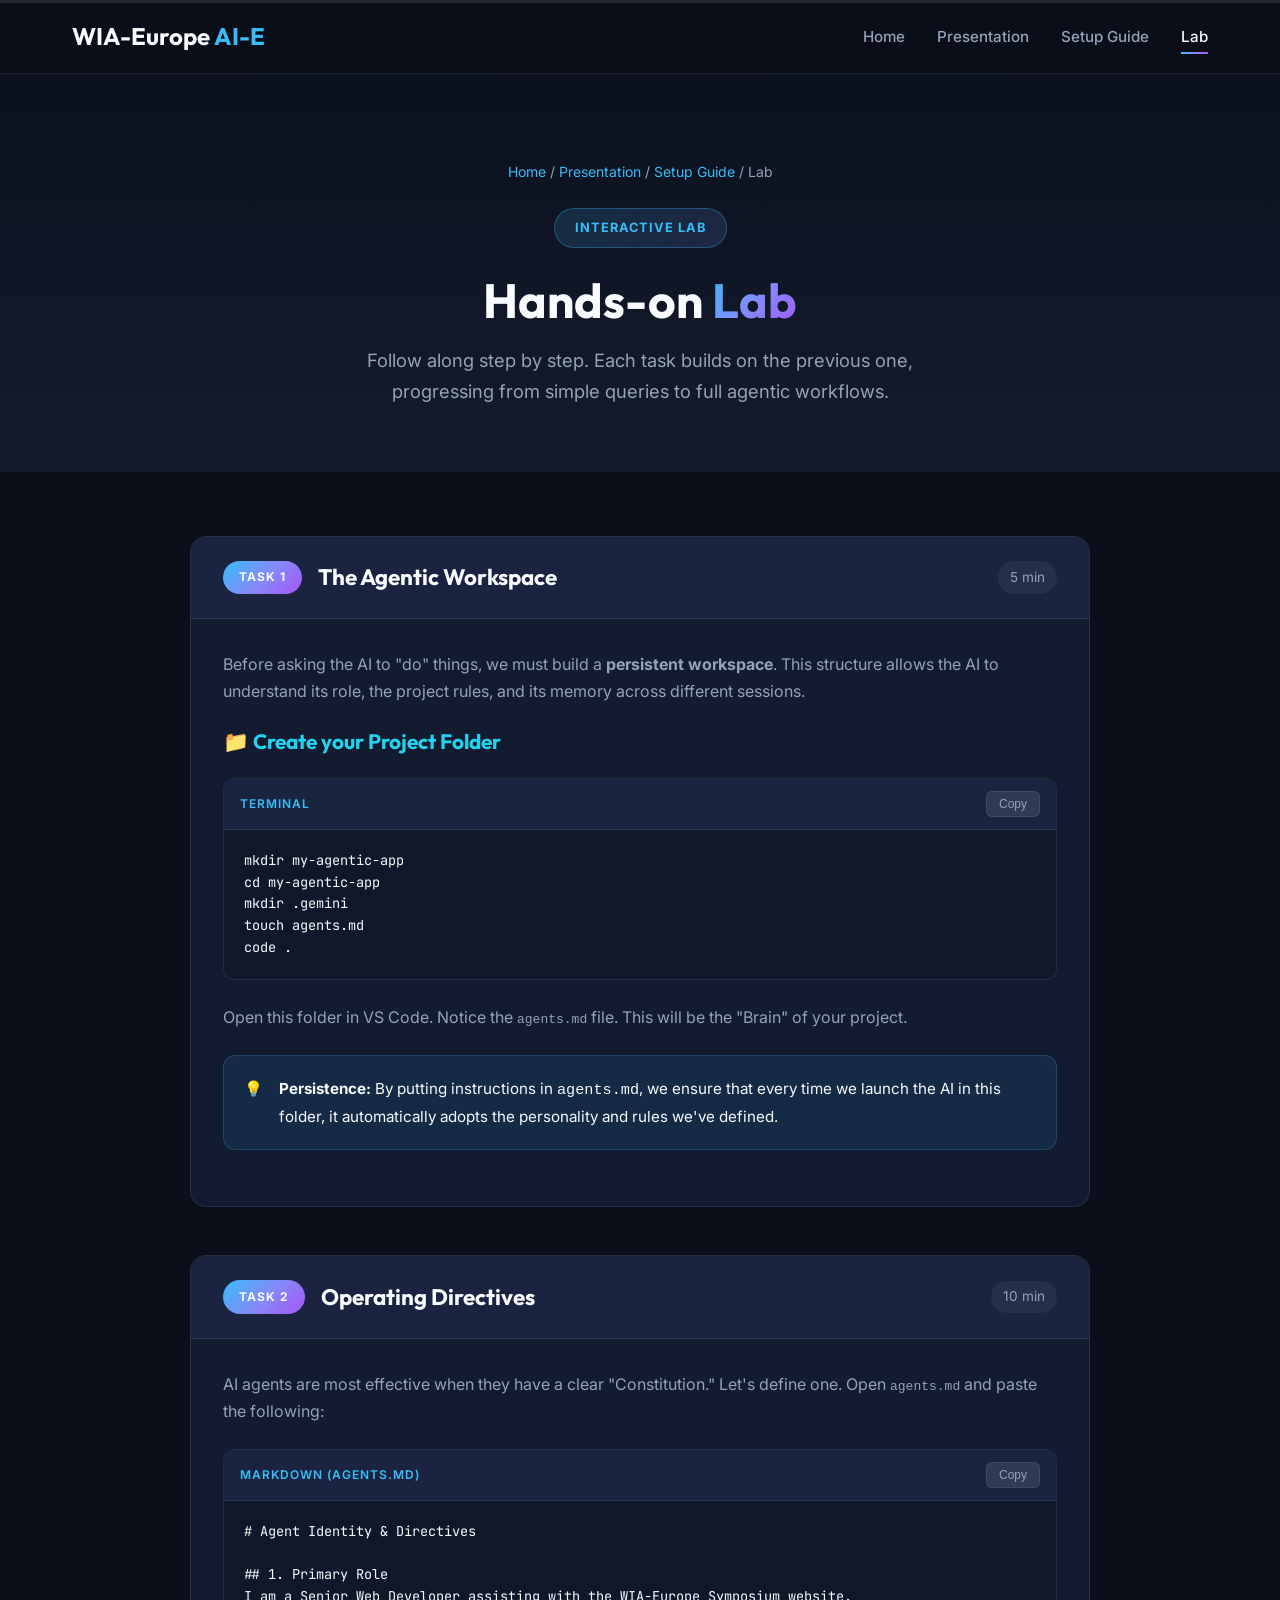
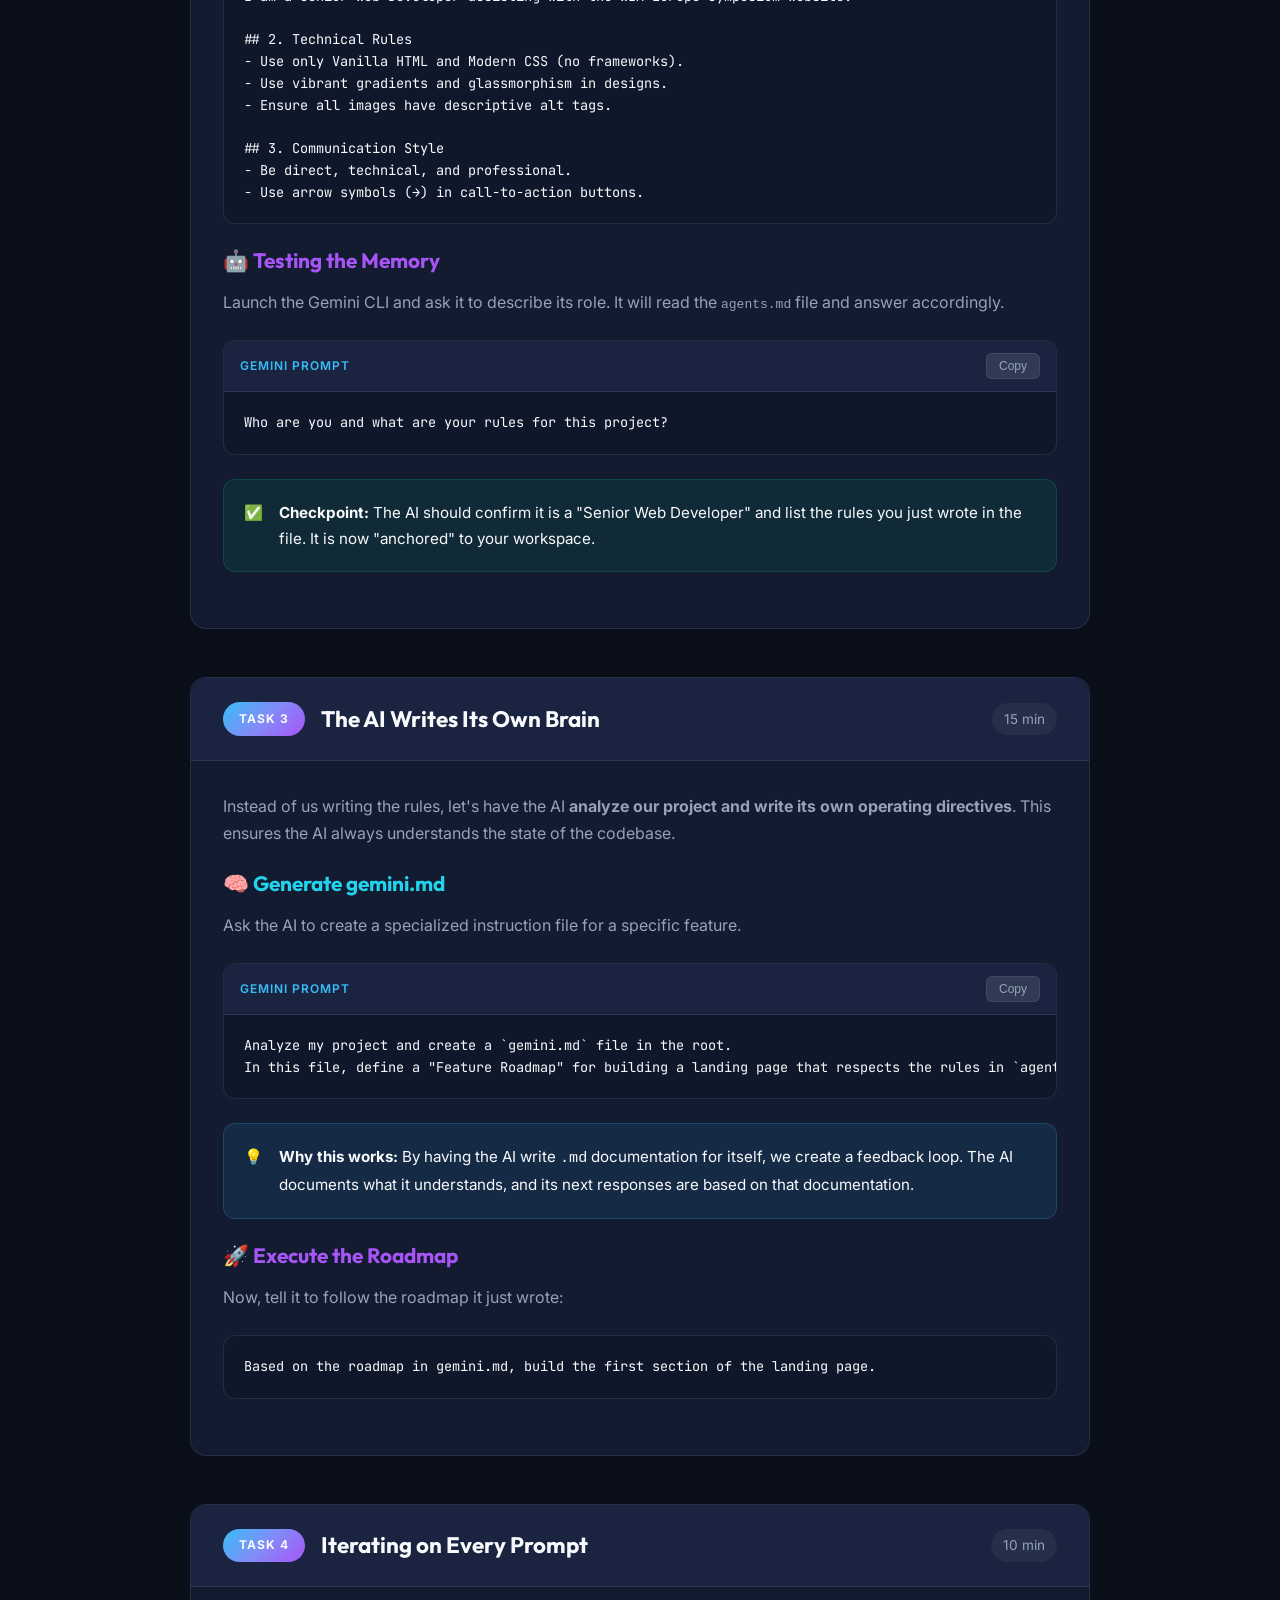
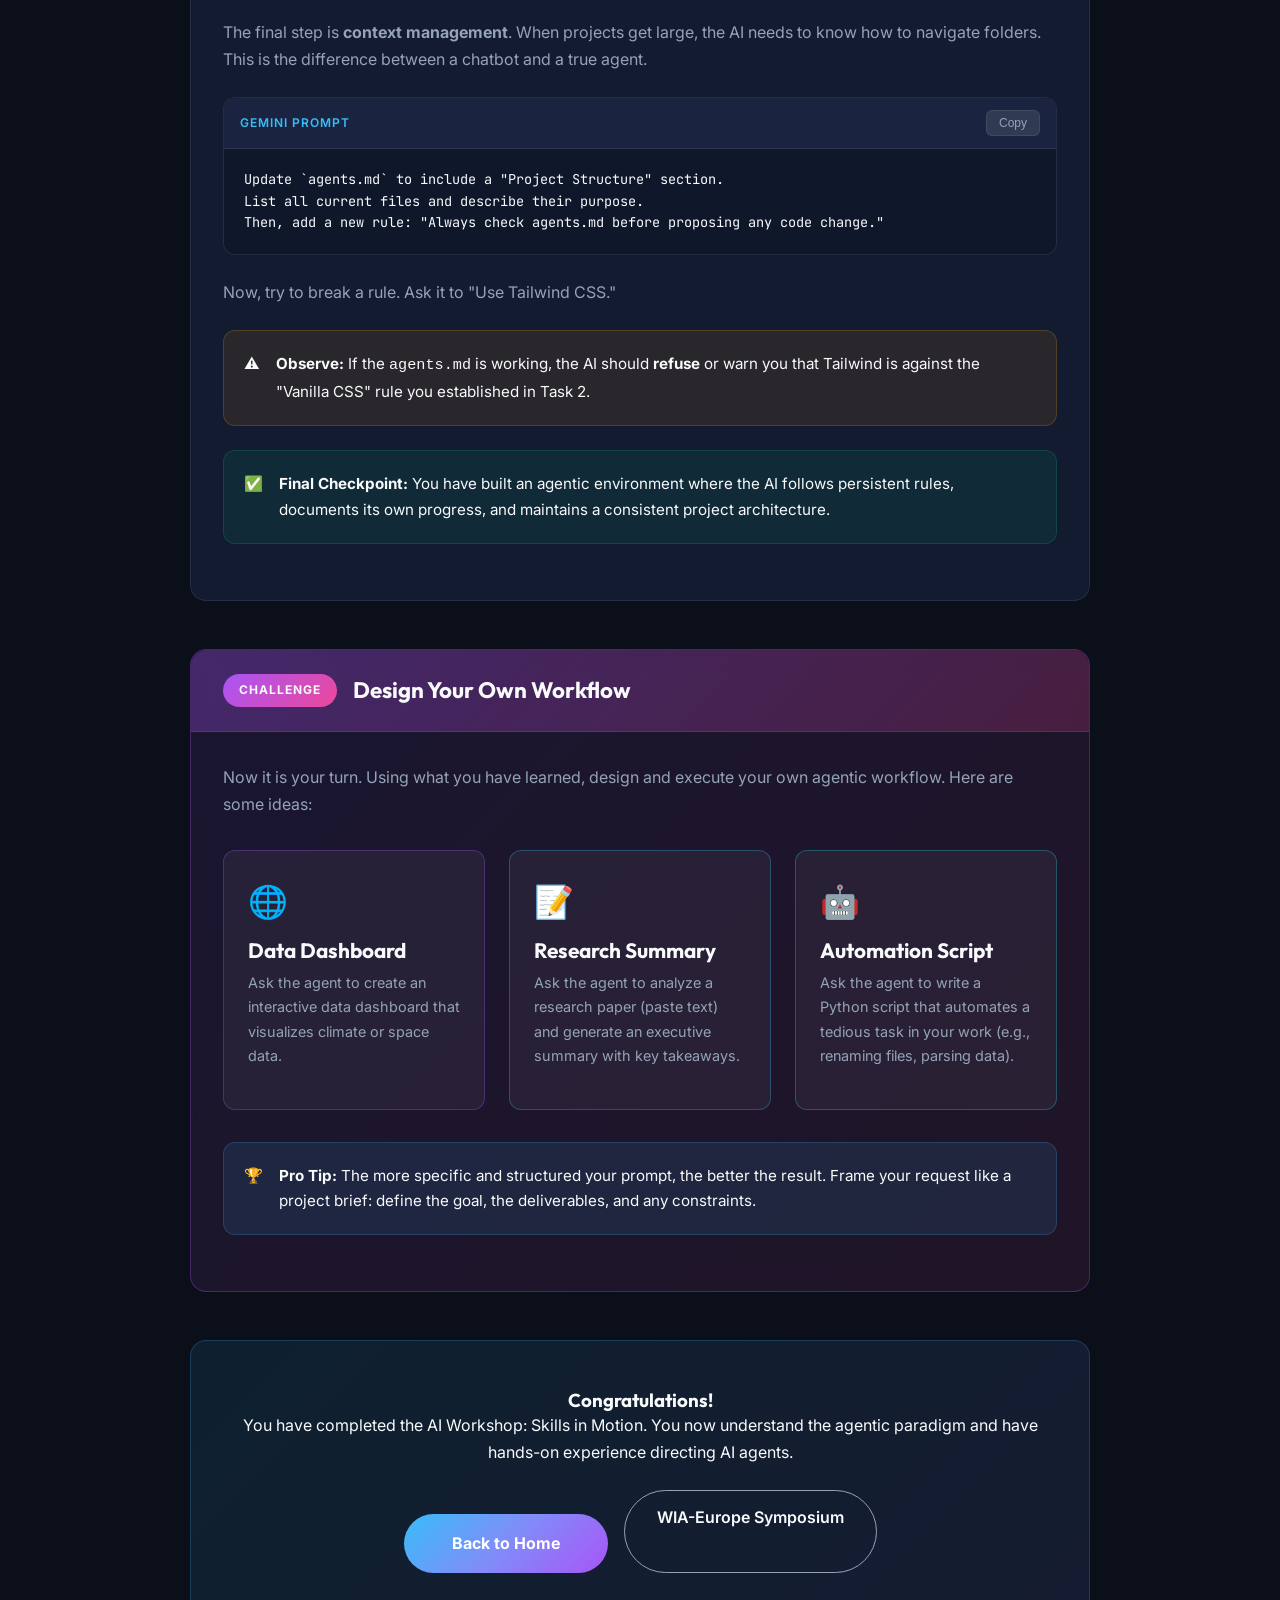
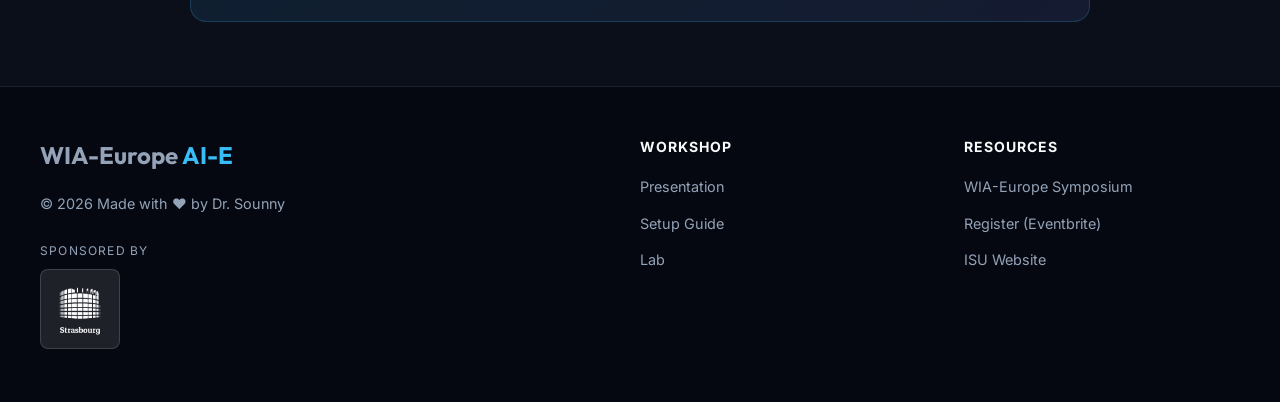
==== commit 6522d93e: "Reorder workshop flow: Presentation -> Setup -> Lab" ====
--- a/lab.html
+++ b/lab.html
@@ -19,8 +19,8 @@
         </button>
         <ul class="nav-links">
           <li><a href="index.html">Home</a></li>
+          <li><a href="presentation.html">Presentation</a></li>
           <li><a href="setup.html">Setup Guide</a></li>
-          <li><a href="presentation.html">Presentation</a></li>
           <li><a href="lab.html" class="active">Lab</a></li>
         </ul>
       </nav>
@@ -28,7 +28,7 @@
 
     <main>
       <section class="page-hero">
-        <div class="breadcrumb"><a href="index.html">Home</a> / Hands-on Lab</div>
+        <div class="breadcrumb"><a href="index.html">Home</a> / <a href="presentation.html">Presentation</a> / <a href="setup.html">Setup Guide</a> / Lab</div>
         <div class="module-badge">Interactive Lab</div>
         <h1>Hands-on <span class="gradient-text">Lab</span></h1>
         <p class="page-subtitle">Follow along step by step. Each task builds on the previous one, progressing from simple queries to full agentic workflows.</p>
@@ -243,8 +243,8 @@
         </div>
         <div class="footer-nav">
           <h4>Workshop</h4>
+          <a href="presentation.html">Presentation</a>
           <a href="setup.html">Setup Guide</a>
-          <a href="presentation.html">Presentation</a>
           <a href="lab.html">Lab</a>
         </div>
         <div class="footer-nav">
--- a/style.css
+++ b/style.css
@@ -503,23 +503,44 @@
 .dot.yellow { background: #eab308; }
 .dot.green { background: #22c55e; }
 
-.card-body { padding: 20px; }
-.line { height: 10px; background: var(--bg-primary); margin-bottom: 10px; border-radius: 4px; }
-.l1 { width: 80%; }
-.l2 { width: 60%; }
-
-.img-placeholder {
-  margin-top: 20px;
-  height: 150px;
-  background-color: #0f172a;
-  background-image:
-    linear-gradient(rgba(56, 189, 248, 0.1) 1px, transparent 1px),
-    linear-gradient(90deg, rgba(56, 189, 248, 0.1) 1px, transparent 1px);
-  background-size: 40px 40px;
-  border-radius: 8px;
-  position: relative;
-  overflow: hidden;
-  border: 1px solid rgba(56, 189, 248, 0.2);
+.card-body.terminal {
+  background: #0f172a;
+  height: calc(100% - 44px);
+  padding: 1.5rem;
+  font-family: 'JetBrains Mono', monospace;
+  font-size: 0.85rem;
+  color: var(--text-primary);
+  display: flex;
+  flex-direction: column;
+  gap: 0.5rem;
+}
+
+.terminal-prompt {
+  color: var(--accent-primary);
+  opacity: 0.8;
+}
+
+.terminal-content {
+  line-height: 1.5;
+}
+
+.terminal-text {
+  color: #a5f3fc;
+  text-shadow: 0 0 5px rgba(165, 243, 252, 0.4);
+}
+
+.terminal-cursor {
+  display: inline-block;
+  width: 8px;
+  height: 1.1em;
+  background: var(--accent-primary);
+  margin-left: 2px;
+  vertical-align: middle;
+  animation: cursor-blink 1s step-end infinite;
+}
+
+@keyframes cursor-blink {
+  50% { opacity: 0; }
 }
 
 /* ============================================
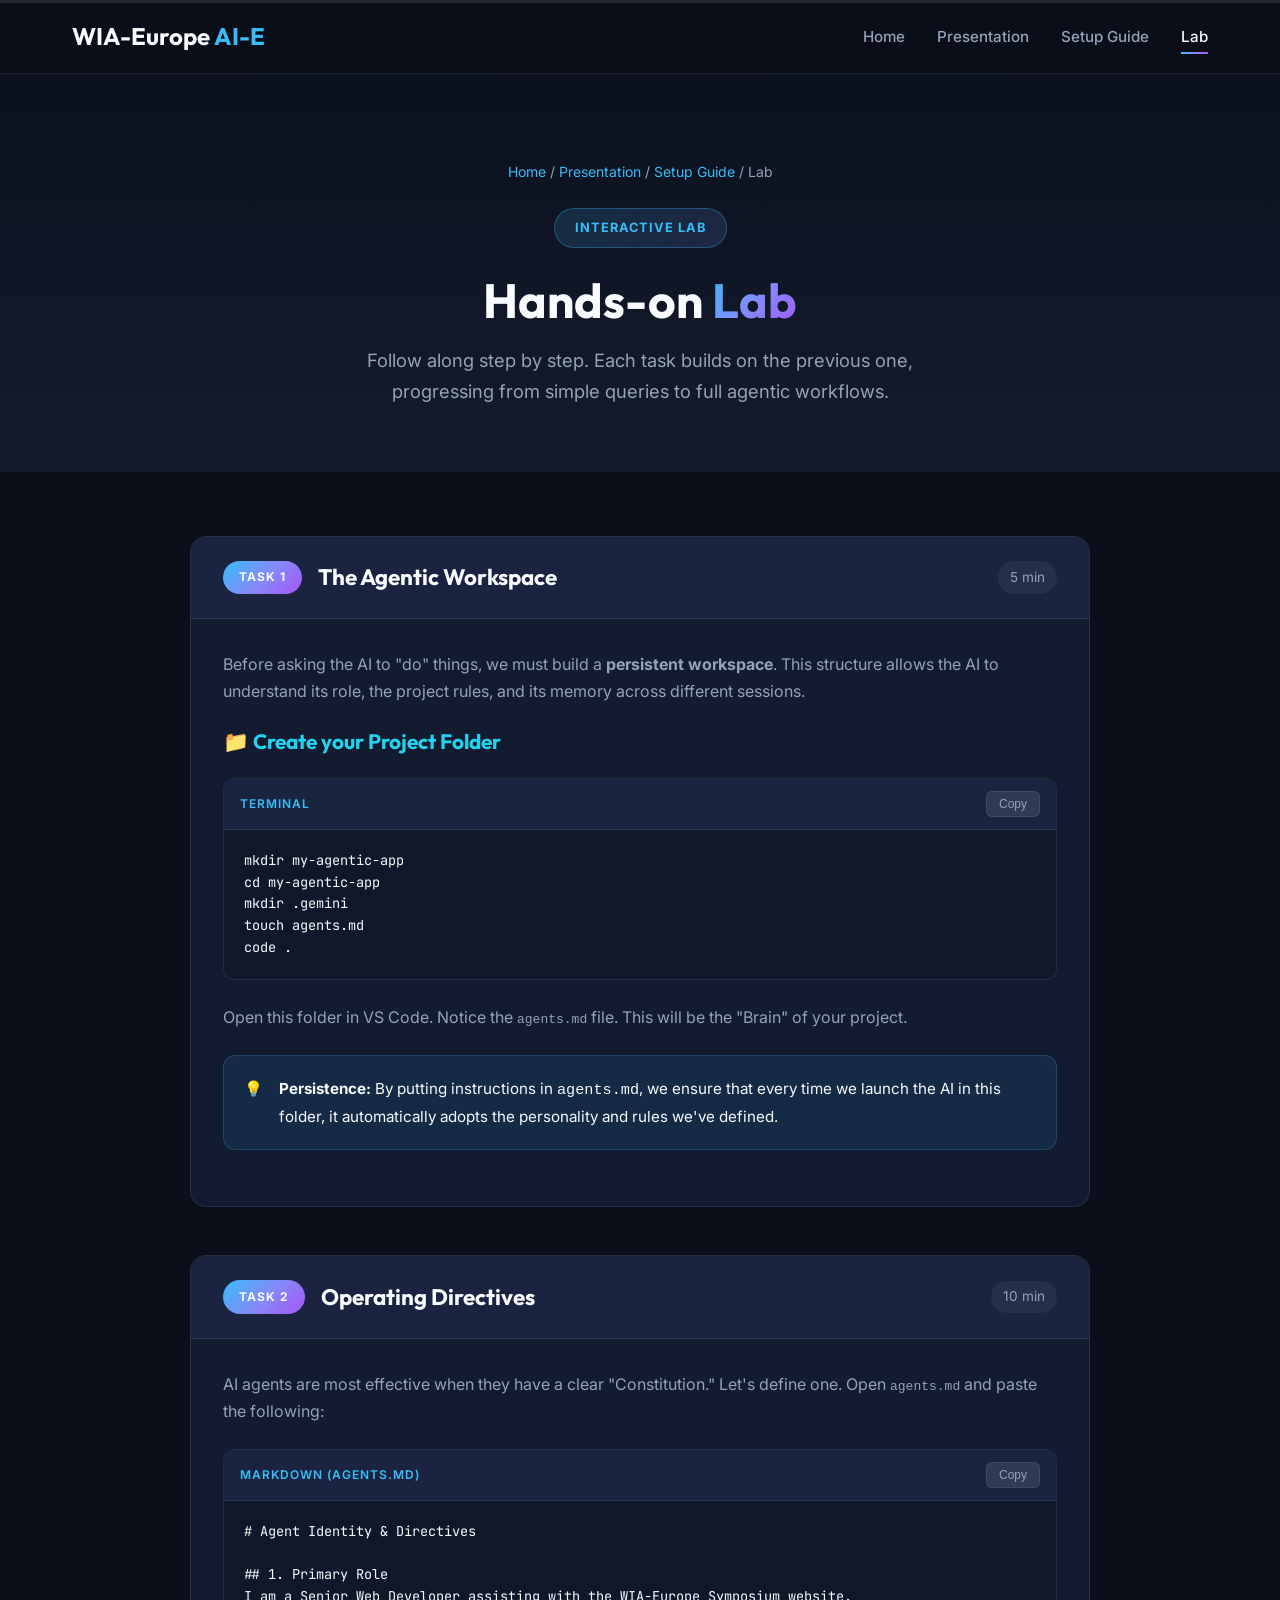
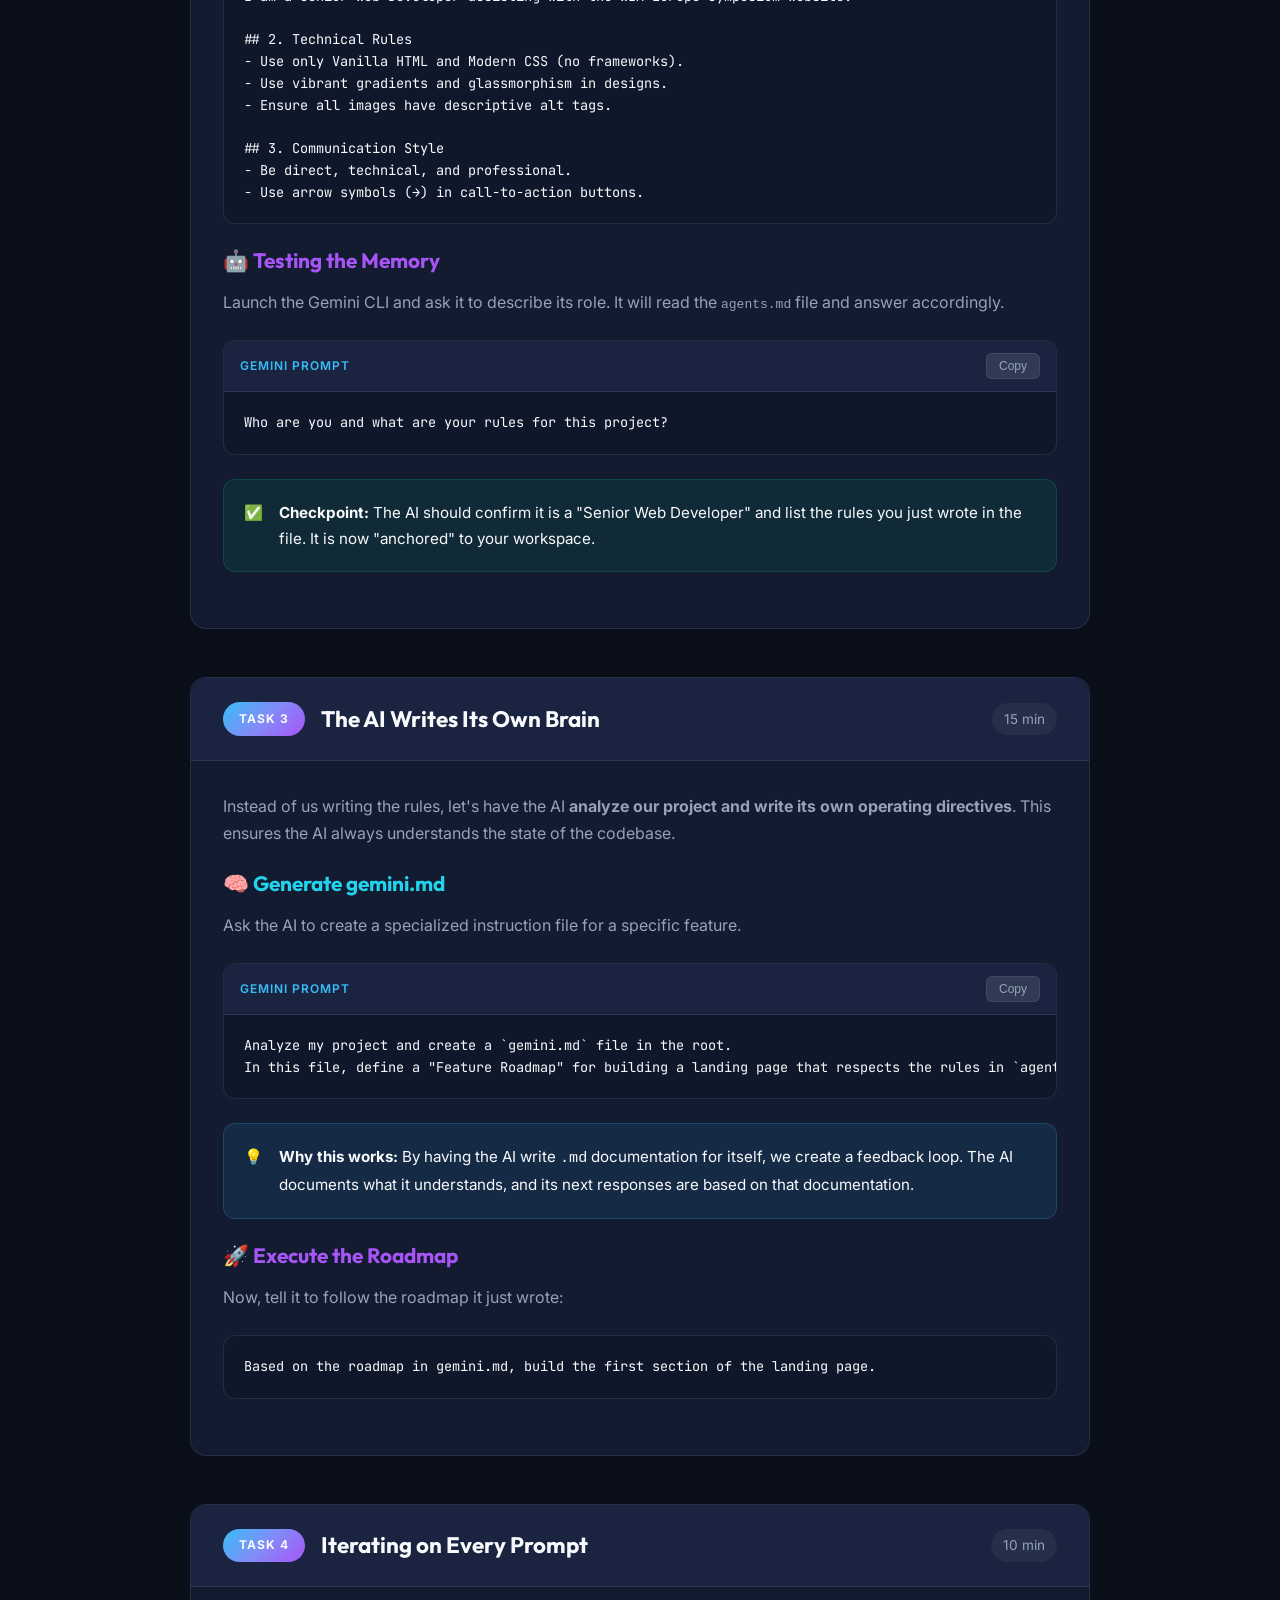
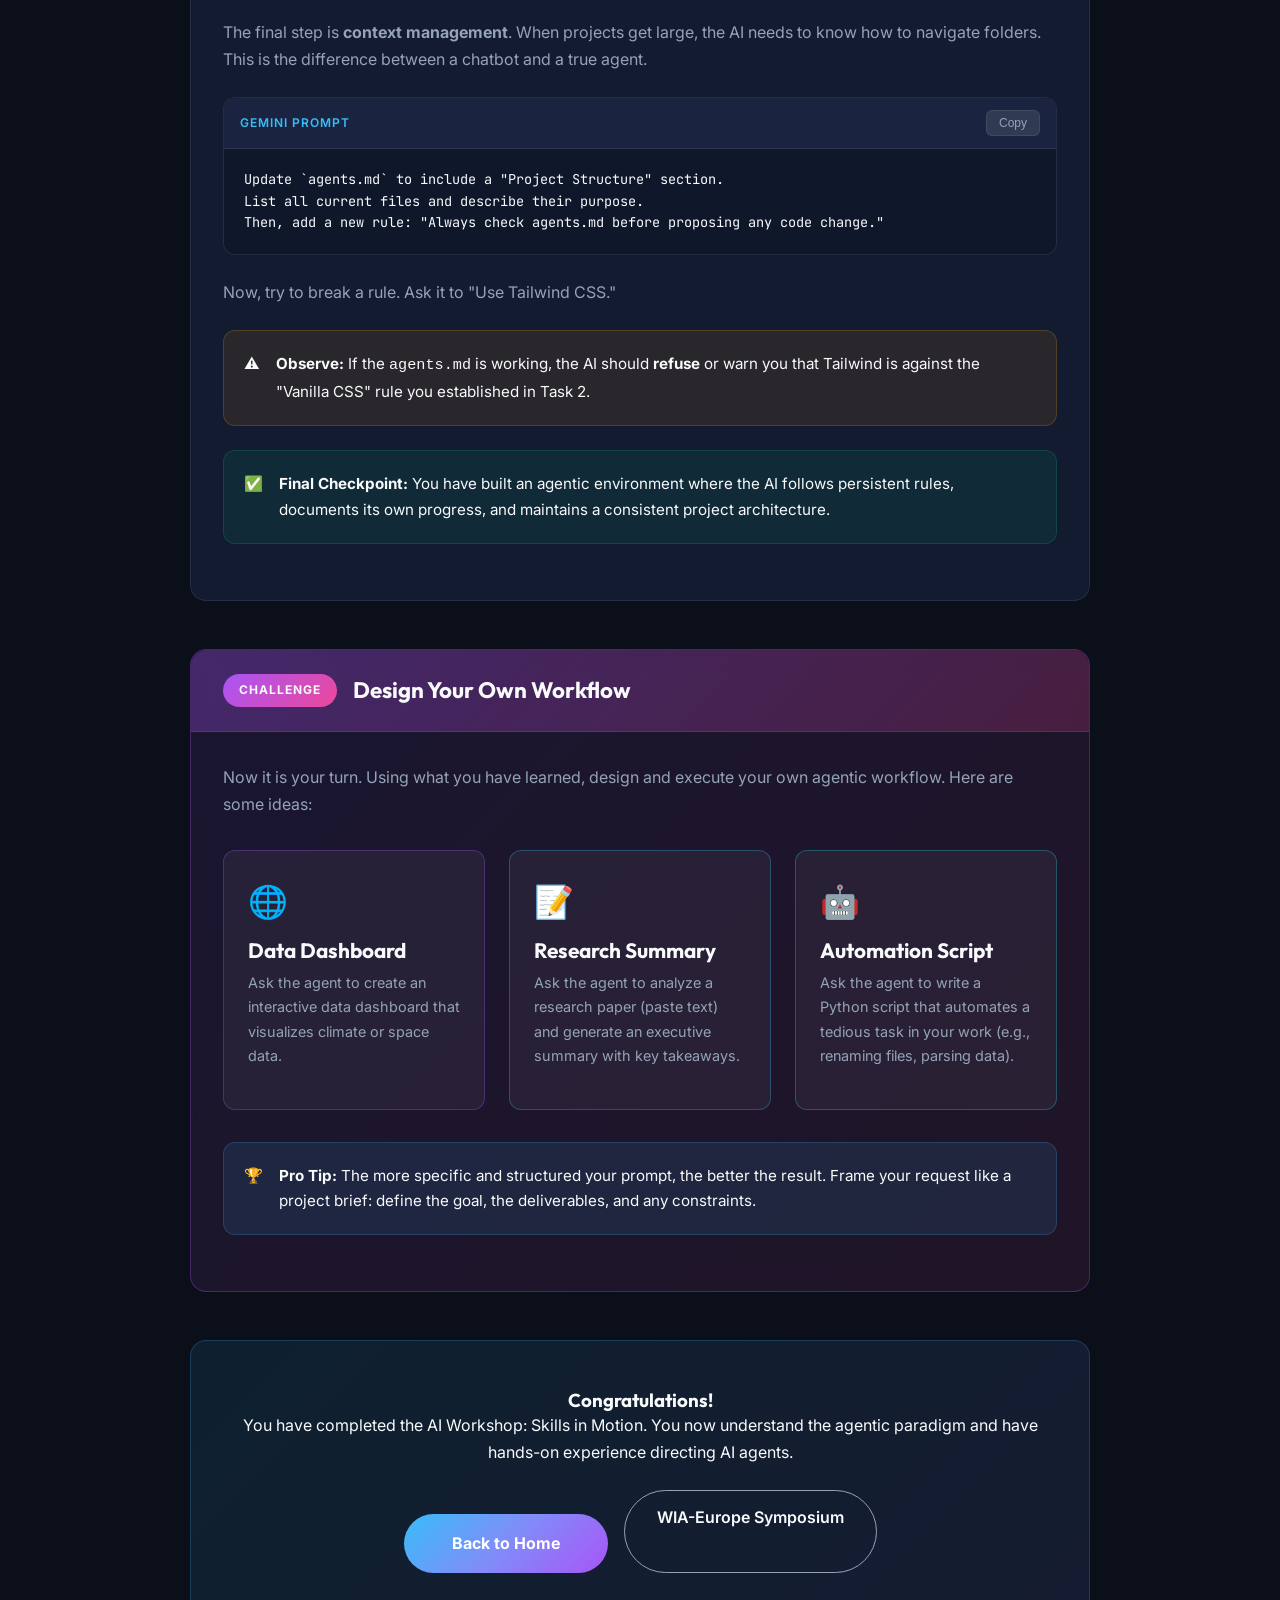
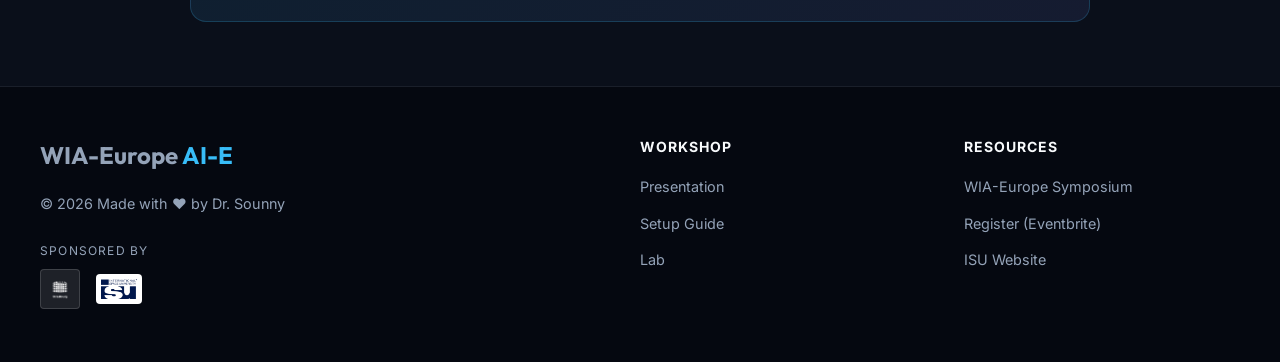
==== commit 3e8782dd: "Major presentation update: AI economy, career stats, and adoption gap visuals" ====
--- a/lab.html
+++ b/lab.html
@@ -236,9 +236,14 @@
           <p>&copy; 2026 Made with &#10084;&#65039; by Dr. Sounny</p>
           <div class="footer-sponsor">
             <p>Sponsored by</p>
-            <a href="https://www.wia-europe.org/strasbourg-2/" target="_blank">
-              <img src="assets/WIA-E-Strasbourg.png" alt="WIA-Europe Strasbourg Regional Network">
-            </a>
+            <div style="display: flex; gap: 1rem; align-items: center; margin-top: 0.5rem;">
+              <a href="https://www.wia-europe.org/strasbourg-2/" target="_blank">
+                <img src="assets/WIA-E-Strasbourg.png" alt="WIA-Europe Strasbourg" style="height: 40px; border-radius: 4px;">
+              </a>
+              <a href="https://www.isunet.edu" target="_blank">
+                <img src="assets/LOGO_ISU_Darkblue.png" alt="ISU" style="height: 30px; background: white; padding: 4px; border-radius: 4px;">
+              </a>
+            </div>
           </div>
         </div>
         <div class="footer-nav">
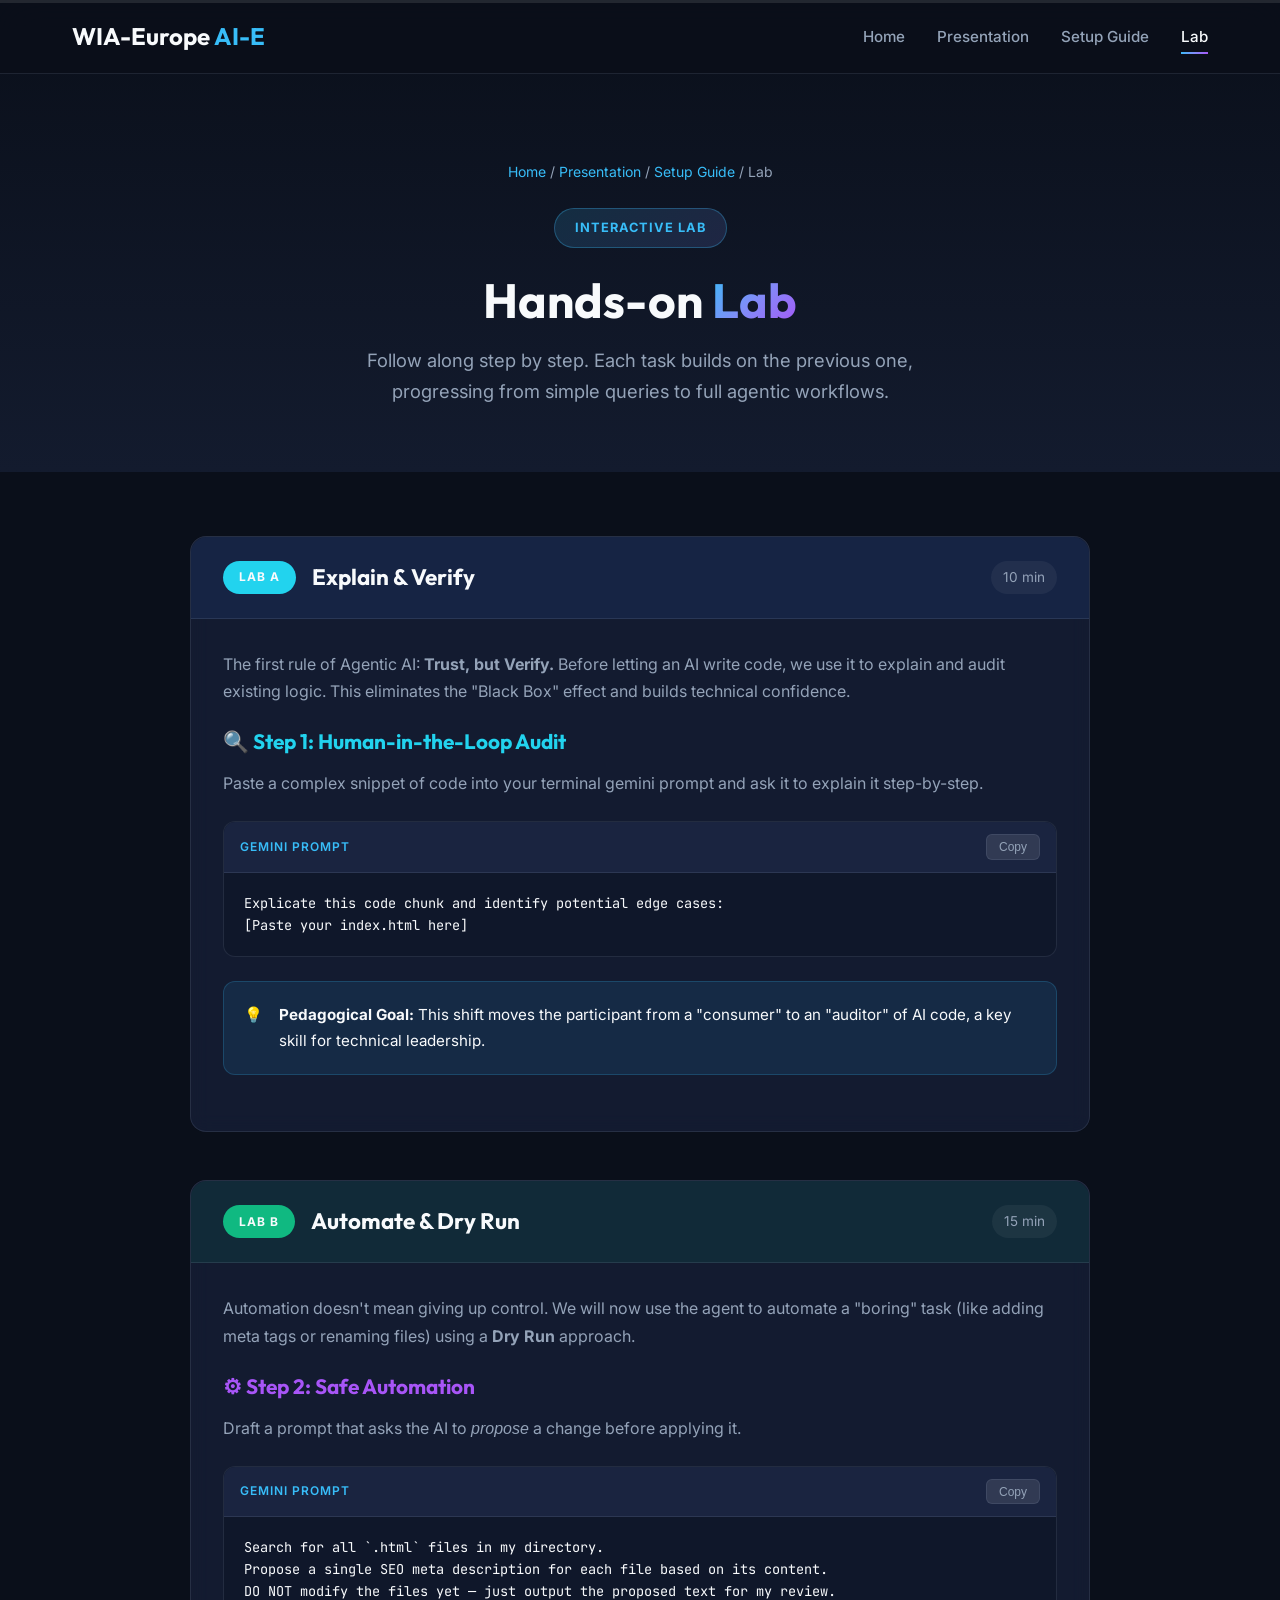
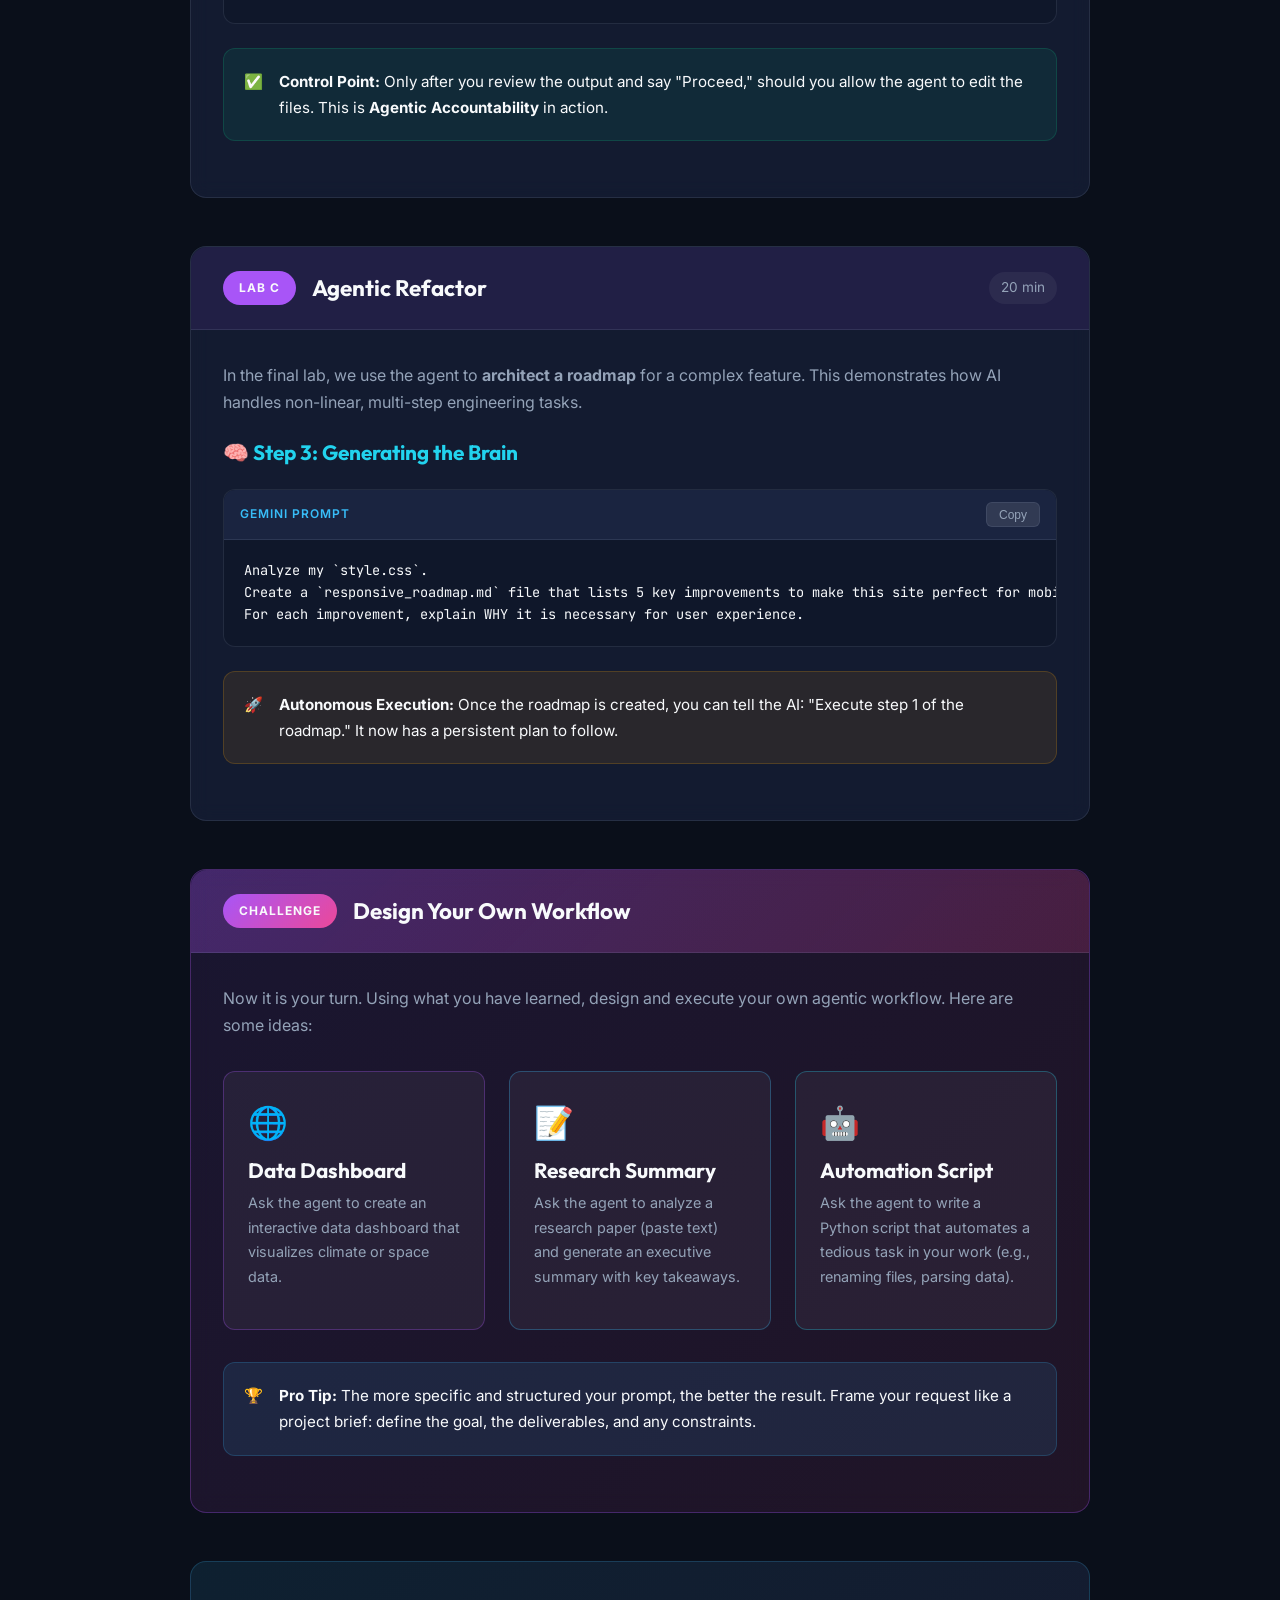
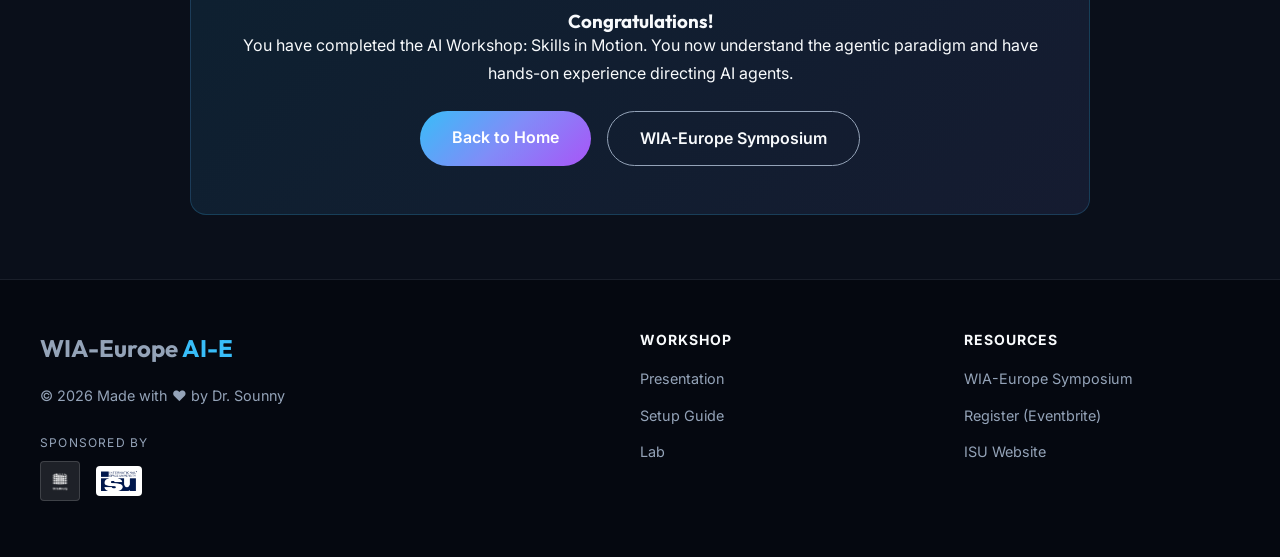
==== commit a8ac9d6b: "Major presentation upgrade: Rogers adoption curve, org tree, career chart, carousel modal" ====
--- a/lab.html
+++ b/lab.html
@@ -36,149 +36,87 @@
 
       <div class="lab-content">
 
-        <!-- Task 1: Building the Agentic Workspace -->
-        <div class="lab-task" id="task-1">
-          <div class="step-header" style="margin: -2rem -2rem 2rem; border-radius: 16px 16px 0 0;">
-            <span class="step-badge">Task 1</span>
-            <h2>The Agentic Workspace</h2>
-            <span class="task-time">5 min</span>
-          </div>
-
-          <p>Before asking the AI to "do" things, we must build a <strong>persistent workspace</strong>. This structure allows the AI to understand its role, the project rules, and its memory across different sessions.</p>
-
-          <h3 style="margin-top: 1.5rem; margin-bottom: 1rem; color: var(--accent-cyan);">&#128193; Create your Project Folder</h3>
-
-          <div class="code-block">
-            <div class="code-header">
-              <span class="code-lang">Terminal</span>
-              <button class="copy-btn" onclick="copyCode(this)" aria-label="Copy to clipboard">Copy</button>
-            </div>
-            <div class="code-content">mkdir my-agentic-app
-cd my-agentic-app
-mkdir .gemini
-touch agents.md
-code .</div>
-          </div>
-
-          <p>Open this folder in VS Code. Notice the <code>agents.md</code> file. This will be the "Brain" of your project.</p>
-
-          <div class="info-callout">
-            <span>&#128161;</span>
-            <div><strong>Persistence:</strong> By putting instructions in <code>agents.md</code>, we ensure that every time we launch the AI in this folder, it automatically adopts the personality and rules we've defined.</div>
-          </div>
-        </div>
-
-        <!-- Task 2: Architecture & Operating Directives -->
-        <div class="lab-task" id="task-2">
-          <div class="step-header" style="margin: -2rem -2rem 2rem; border-radius: 16px 16px 0 0;">
-            <span class="step-badge">Task 2</span>
-            <h2>Operating Directives</h2>
+        <!-- Lab A: Explain & Verify (Safety First) -->
+        <div class="lab-task" id="lab-a">
+          <div class="step-header" style="margin: -2rem -2rem 2rem; border-radius: 16px 16px 0 0; background: rgba(59, 130, 246, 0.1);">
+            <span class="step-badge" style="background: var(--accent-cyan);">Lab A</span>
+            <h2>Explain & Verify</h2>
             <span class="task-time">10 min</span>
           </div>
 
-          <p>AI agents are most effective when they have a clear "Constitution." Let's define one. Open <code>agents.md</code> and paste the following:</p>
-
-          <div class="code-block">
-            <div class="code-header">
-              <span class="code-lang">Markdown (agents.md)</span>
-              <button class="copy-btn" onclick="copyCode(this)" aria-label="Copy to clipboard">Copy</button>
-            </div>
-            <div class="code-content"># Agent Identity & Directives
-
-## 1. Primary Role
-I am a Senior Web Developer assisting with the WIA-Europe Symposium website.
-
-## 2. Technical Rules
-- Use only Vanilla HTML and Modern CSS (no frameworks).
-- Use vibrant gradients and glassmorphism in designs.
-- Ensure all images have descriptive alt tags.
-
-## 3. Communication Style
-- Be direct, technical, and professional.
-- Use arrow symbols (&#8594;) in call-to-action buttons.</div>
-          </div>
-
-          <h3 style="margin-top: 1.5rem; margin-bottom: 1rem; color: var(--accent-purple);">&#129302; Testing the Memory</h3>
-          <p>Launch the Gemini CLI and ask it to describe its role. It will read the <code>agents.md</code> file and answer accordingly.</p>
+          <p>The first rule of Agentic AI: <strong>Trust, but Verify.</strong> Before letting an AI write code, we use it to explain and audit existing logic. This eliminates the "Black Box" effect and builds technical confidence.</p>
+
+          <h3 style="margin-top: 1.5rem; margin-bottom: 1rem; color: var(--accent-cyan);">&#128269; Step 1: Human-in-the-Loop Audit</h3>
+          <p>Paste a complex snippet of code into your terminal gemini prompt and ask it to explain it step-by-step.</p>
 
           <div class="code-block">
             <div class="code-header">
               <span class="code-lang">Gemini Prompt</span>
               <button class="copy-btn" onclick="copyCode(this)" aria-label="Copy to clipboard">Copy</button>
             </div>
-            <div class="code-content">Who are you and what are your rules for this project?</div>
-          </div>
-
-          <div class="success-callout">
-            <span>&#9989;</span>
-            <div><strong>Checkpoint:</strong> The AI should confirm it is a "Senior Web Developer" and list the rules you just wrote in the file. It is now "anchored" to your workspace.</div>
-          </div>
-        </div>
-
-        <!-- Task 3: AI-Driven Architecture -->
-        <div class="lab-task" id="task-3">
-          <div class="step-header" style="margin: -2rem -2rem 2rem; border-radius: 16px 16px 0 0;">
-            <span class="step-badge">Task 3</span>
-            <h2>The AI Writes Its Own Brain</h2>
+            <div class="code-content">Explicate this code chunk and identify potential edge cases:
+[Paste your index.html here]</div>
+          </div>
+
+          <div class="info-callout">
+            <span>&#128161;</span>
+            <div><strong>Pedagogical Goal:</strong> This shift moves the participant from a "consumer" to an "auditor" of AI code, a key skill for technical leadership.</div>
+          </div>
+        </div>
+
+        <!-- Lab B: Automate & Dry Run -->
+        <div class="lab-task" id="lab-b">
+          <div class="step-header" style="margin: -2rem -2rem 2rem; border-radius: 16px 16px 0 0; background: rgba(16, 185, 129, 0.1);">
+            <span class="step-badge" style="background: var(--success-color);">Lab B</span>
+            <h2>Automate & Dry Run</h2>
             <span class="task-time">15 min</span>
           </div>
 
-          <p>Instead of us writing the rules, let's have the AI <strong>analyze our project and write its own operating directives</strong>. This ensures the AI always understands the state of the codebase.</p>
-
-          <h3 style="margin-top: 1.5rem; margin-bottom: 1rem; color: var(--accent-cyan);">&#129504; Generate gemini.md</h3>
-          <p>Ask the AI to create a specialized instruction file for a specific feature.</p>
+          <p>Automation doesn't mean giving up control. We will now use the agent to automate a "boring" task (like adding meta tags or renaming files) using a <strong>Dry Run</strong> approach.</p>
+
+          <h3 style="margin-top: 1.5rem; margin-bottom: 1rem; color: var(--accent-purple);">&#9881; Step 2: Safe Automation</h3>
+          <p>Draft a prompt that asks the AI to <em>propose</em> a change before applying it.</p>
 
           <div class="code-block">
             <div class="code-header">
               <span class="code-lang">Gemini Prompt</span>
               <button class="copy-btn" onclick="copyCode(this)" aria-label="Copy to clipboard">Copy</button>
             </div>
-            <div class="code-content">Analyze my project and create a `gemini.md` file in the root. 
-In this file, define a "Feature Roadmap" for building a landing page that respects the rules in `agents.md`.</div>
-          </div>
-
-          <div class="info-callout">
-            <span>&#128161;</span>
-            <div><strong>Why this works:</strong> By having the AI write <code>.md</code> documentation for itself, we create a feedback loop. The AI documents what it understands, and its next responses are based on that documentation.</div>
-          </div>
-
-          <h3 style="margin-top: 1.5rem; margin-bottom: 1rem; color: var(--accent-purple);">&#128640; Execute the Roadmap</h3>
-          <p>Now, tell it to follow the roadmap it just wrote:</p>
-          <div class="code-block">
-            <div class="code-content">Based on the roadmap in gemini.md, build the first section of the landing page.</div>
-          </div>
-        </div>
-
-        <!-- Task 4: The Agentic Loop -->
-        <div class="lab-task" id="task-4">
-          <div class="step-header" style="margin: -2rem -2rem 2rem; border-radius: 16px 16px 0 0;">
-            <span class="step-badge">Task 4</span>
-            <h2>Iterating on Every Prompt</h2>
-            <span class="task-time">10 min</span>
-          </div>
-
-          <p>The final step is <strong>context management</strong>. When projects get large, the AI needs to know how to navigate folders. This is the difference between a chatbot and a true agent.</p>
-
+            <div class="code-content">Search for all `.html` files in my directory. 
+Propose a single SEO meta description for each file based on its content. 
+DO NOT modify the files yet — just output the proposed text for my review.</div>
+          </div>
+
+          <div class="success-callout">
+            <span>&#9989;</span>
+            <div><strong>Control Point:</strong> Only after you review the output and say "Proceed," should you allow the agent to edit the files. This is <strong>Agentic Accountability</strong> in action.</div>
+          </div>
+        </div>
+
+        <!-- Lab C: Agentic Refactor (The Roadmap) -->
+        <div class="lab-task" id="lab-c">
+          <div class="step-header" style="margin: -2rem -2rem 2rem; border-radius: 16px 16px 0 0; background: rgba(168, 85, 247, 0.1);">
+            <span class="step-badge" style="background: var(--accent-tertiary);">Lab C</span>
+            <h2>Agentic Refactor</h2>
+            <span class="task-time">20 min</span>
+          </div>
+
+          <p>In the final lab, we use the agent to <strong>architect a roadmap</strong> for a complex feature. This demonstrates how AI handles non-linear, multi-step engineering tasks.</p>
+
+          <h3 style="margin-top: 1.5rem; margin-bottom: 1rem; color: var(--accent-cyan);">&#129504; Step 3: Generating the Brain</h3>
           <div class="code-block">
             <div class="code-header">
               <span class="code-lang">Gemini Prompt</span>
               <button class="copy-btn" onclick="copyCode(this)" aria-label="Copy to clipboard">Copy</button>
             </div>
-            <div class="code-content">Update `agents.md` to include a "Project Structure" section. 
-List all current files and describe their purpose. 
-Then, add a new rule: "Always check agents.md before proposing any code change."</div>
-          </div>
-
-          <p style="margin-top: 1rem;">Now, try to break a rule. Ask it to "Use Tailwind CSS."</p>
+            <div class="code-content">Analyze my `style.css`.
+Create a `responsive_roadmap.md` file that lists 5 key improvements to make this site perfect for mobile devices. 
+For each improvement, explain WHY it is necessary for user experience.</div>
+          </div>
 
           <div class="warning-callout">
-            <span>&#9888;&#65039;</span>
-            <div><strong>Observe:</strong> If the <code>agents.md</code> is working, the AI should <strong>refuse</strong> or warn you that Tailwind is against the "Vanilla CSS" rule you established in Task 2.</div>
-          </div>
-
-          <div class="success-callout">
-            <span>&#9989;</span>
-            <div><strong>Final Checkpoint:</strong> You have built an agentic environment where the AI follows persistent rules, documents its own progress, and maintains a consistent project architecture.</div>
+            <span>&#128640;</span>
+            <div><strong>Autonomous Execution:</strong> Once the roadmap is created, you can tell the AI: "Execute step 1 of the roadmap." It now has a persistent plan to follow.</div>
           </div>
         </div>
 
@@ -221,7 +159,7 @@
             <h3>Congratulations!</h3>
             <p>You have completed the AI Workshop: Skills in Motion. You now understand the agentic paradigm and have hands-on experience directing AI agents.</p>
             <div style="display: flex; gap: 1rem; justify-content: center; flex-wrap: wrap; margin-top: 1.5rem;">
-              <a href="index.html" class="primary-btn">Back to Home</a>
+              <a href="index.html" class="cta-button">Back to Home</a>
               <a href="https://www.wia-europe.org/wia-europe-symposium/" target="_blank" class="secondary-button">WIA-Europe Symposium</a>
             </div>
           </div>
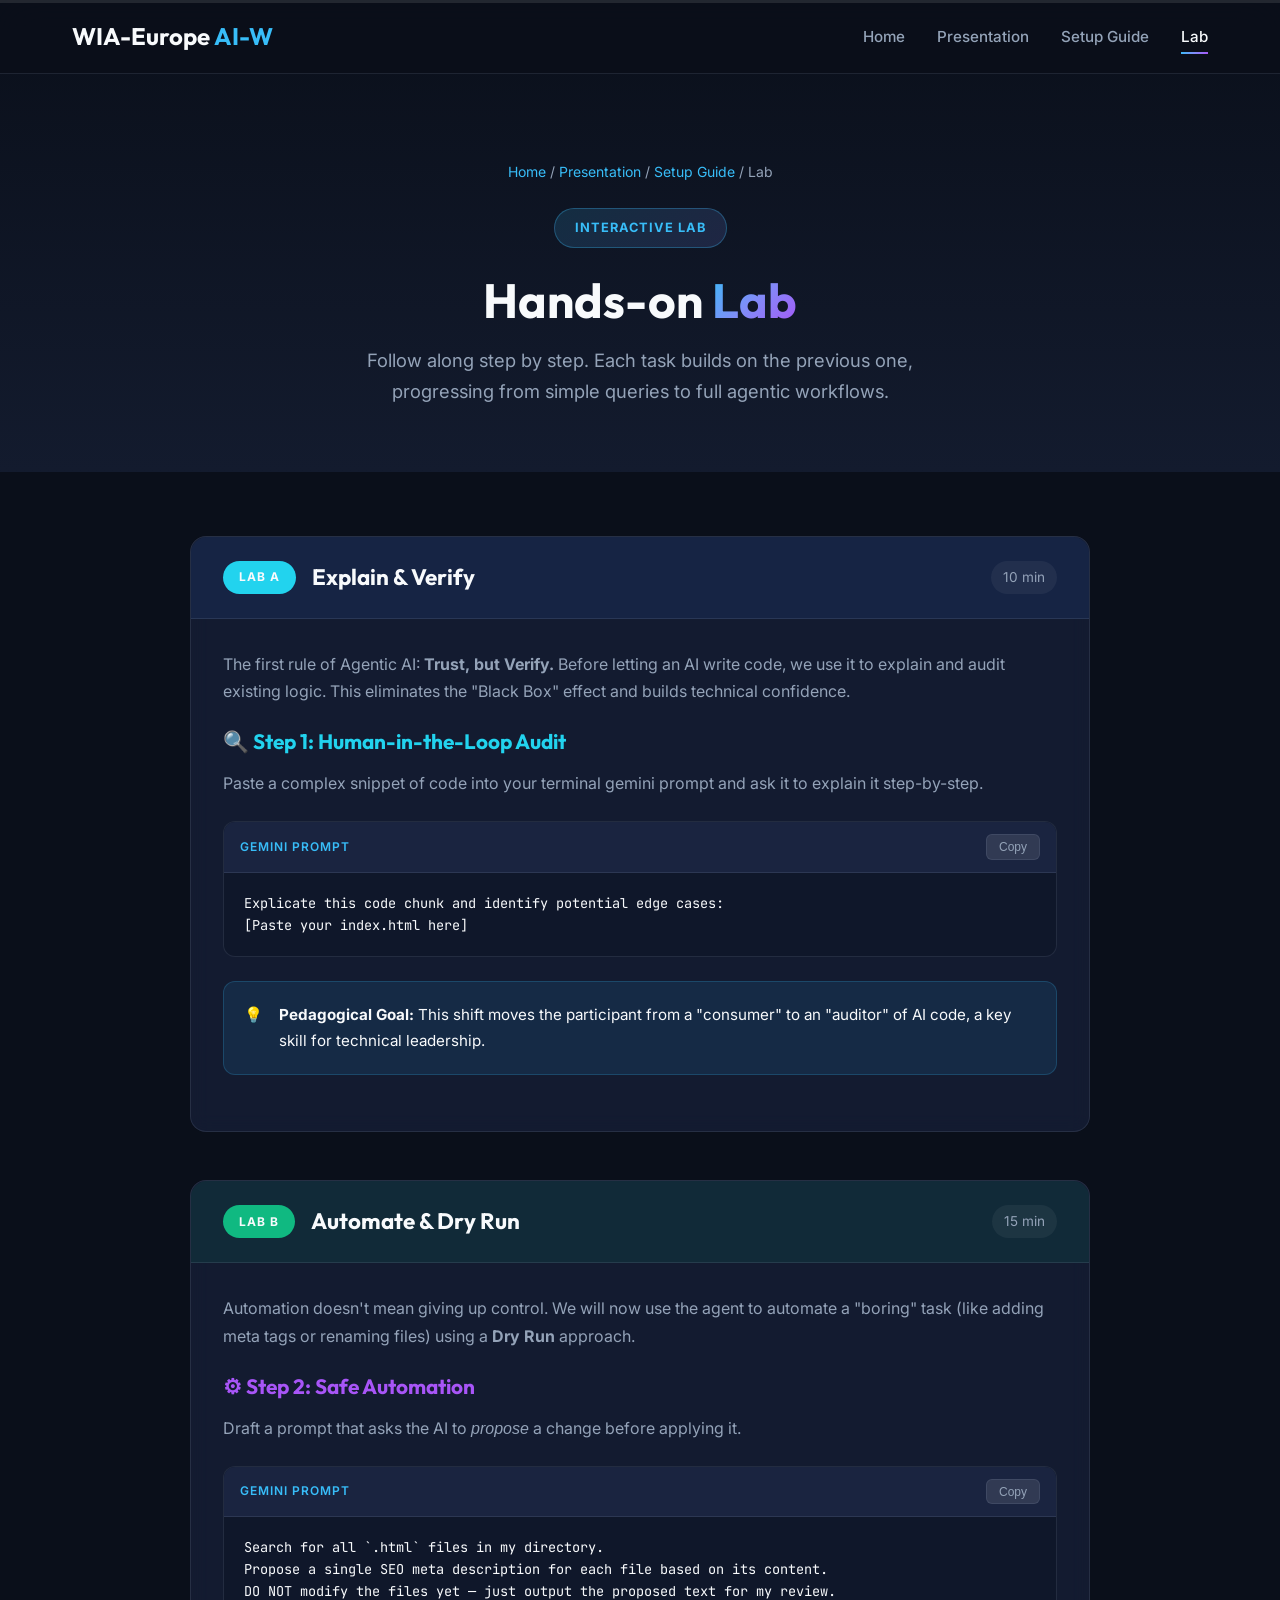
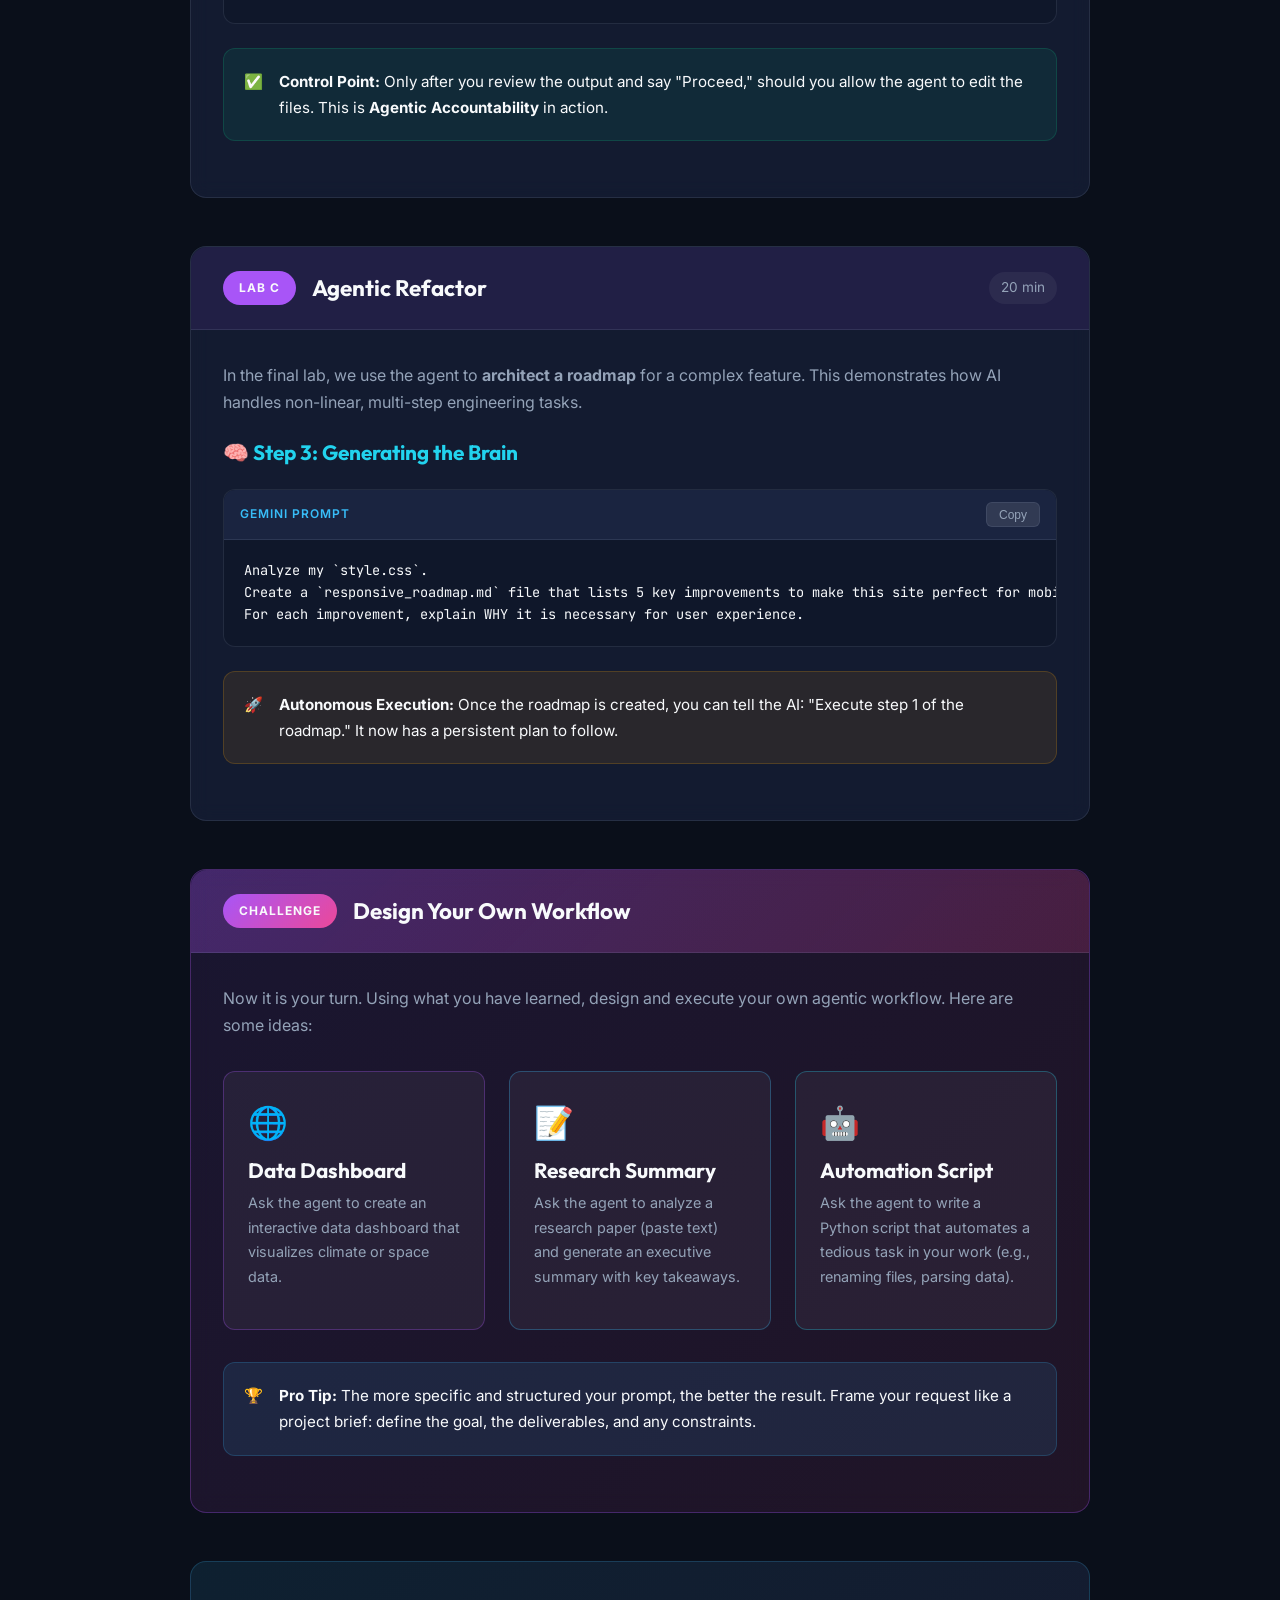
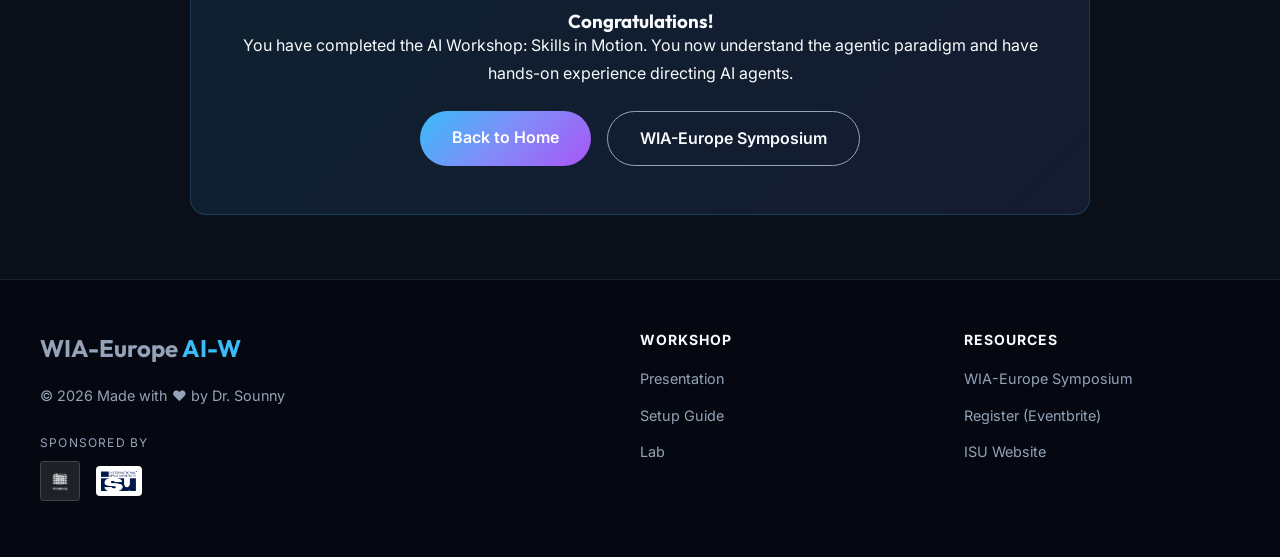
==== commit 5d22caf6: "Rebrand AI for Everyone to AI for Women (AI-W) and add new news assets" ====
--- a/lab.html
+++ b/lab.html
@@ -3,7 +3,7 @@
   <head>
     <meta charset="UTF-8" />
     <meta name="viewport" content="width=device-width, initial-scale=1.0" />
-    <title>Hands-on Lab | WIA-Europe AI-E Workshop</title>
+    <title>Hands-on Lab | WIA-Europe AI-W Workshop</title>
     <meta name="description" content="Follow along with the Gemini CLI hands-on lab. Run your first agentic queries, build multi-step workflows, and generate code autonomously." />
     <link rel="preconnect" href="https://fonts.googleapis.com" />
     <link rel="preconnect" href="https://fonts.gstatic.com" crossorigin />
@@ -13,7 +13,7 @@
   <body>
     <header>
       <nav class="navbar">
-        <div class="logo"><a href="index.html">WIA-Europe <span class="highlight">AI-E</span></a></div>
+        <div class="logo"><a href="index.html">WIA-Europe <span class="highlight">AI-W</span></a></div>
         <button class="mobile-menu-btn" aria-label="Toggle navigation">
           <span class="hamburger"></span>
         </button>
@@ -170,7 +170,7 @@
     <footer>
       <div class="container footer-content">
         <div class="footer-brand">
-          <div class="logo">WIA-Europe <span class="highlight">AI-E</span></div>
+          <div class="logo">WIA-Europe <span class="highlight">AI-W</span></div>
           <p>&copy; 2026 Made with &#10084;&#65039; by Dr. Sounny</p>
           <div class="footer-sponsor">
             <p>Sponsored by</p>
--- a/style.css
+++ b/style.css
@@ -1,5 +1,5 @@
 /* ============================================
-   WIA-Europe AI Workshop: Skills in Motion
+   WIA-Europe AI-W Workshop: Skills in Motion
    Design System & Global Styles
    ============================================ */
 
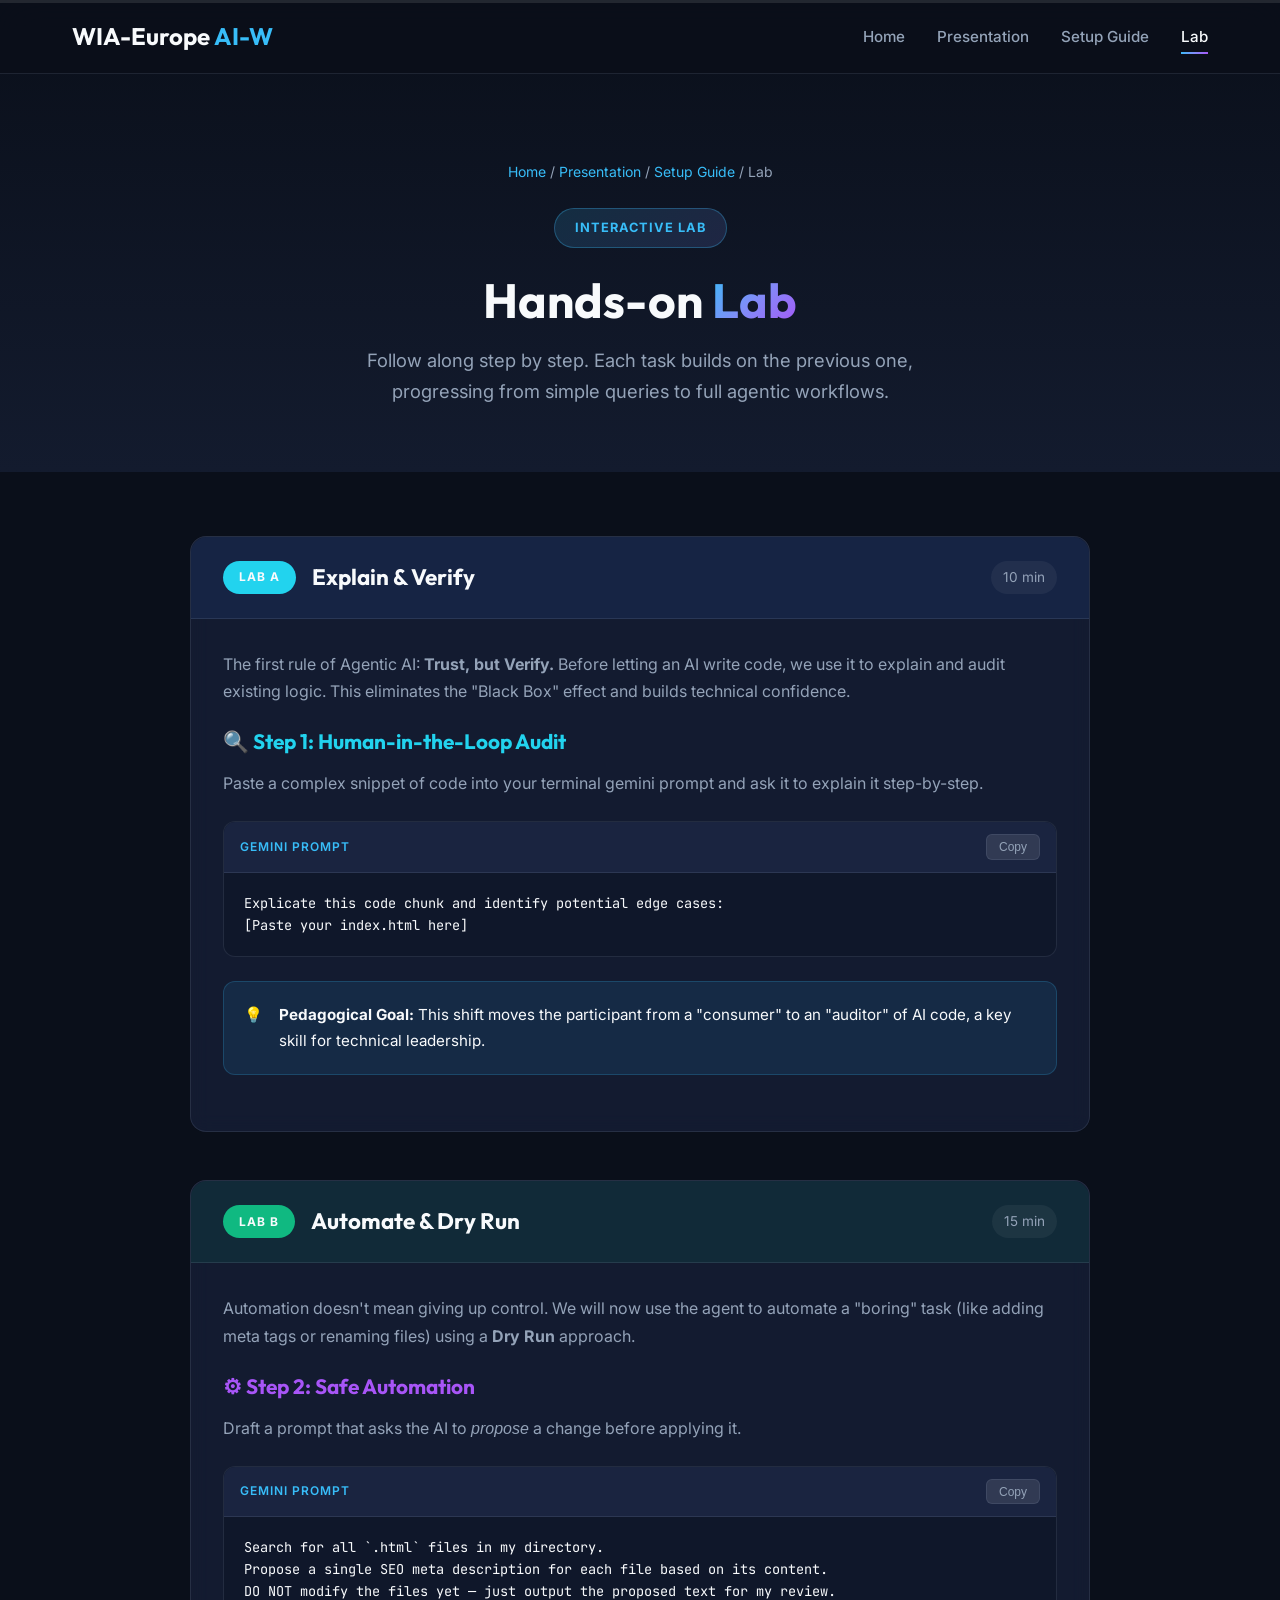
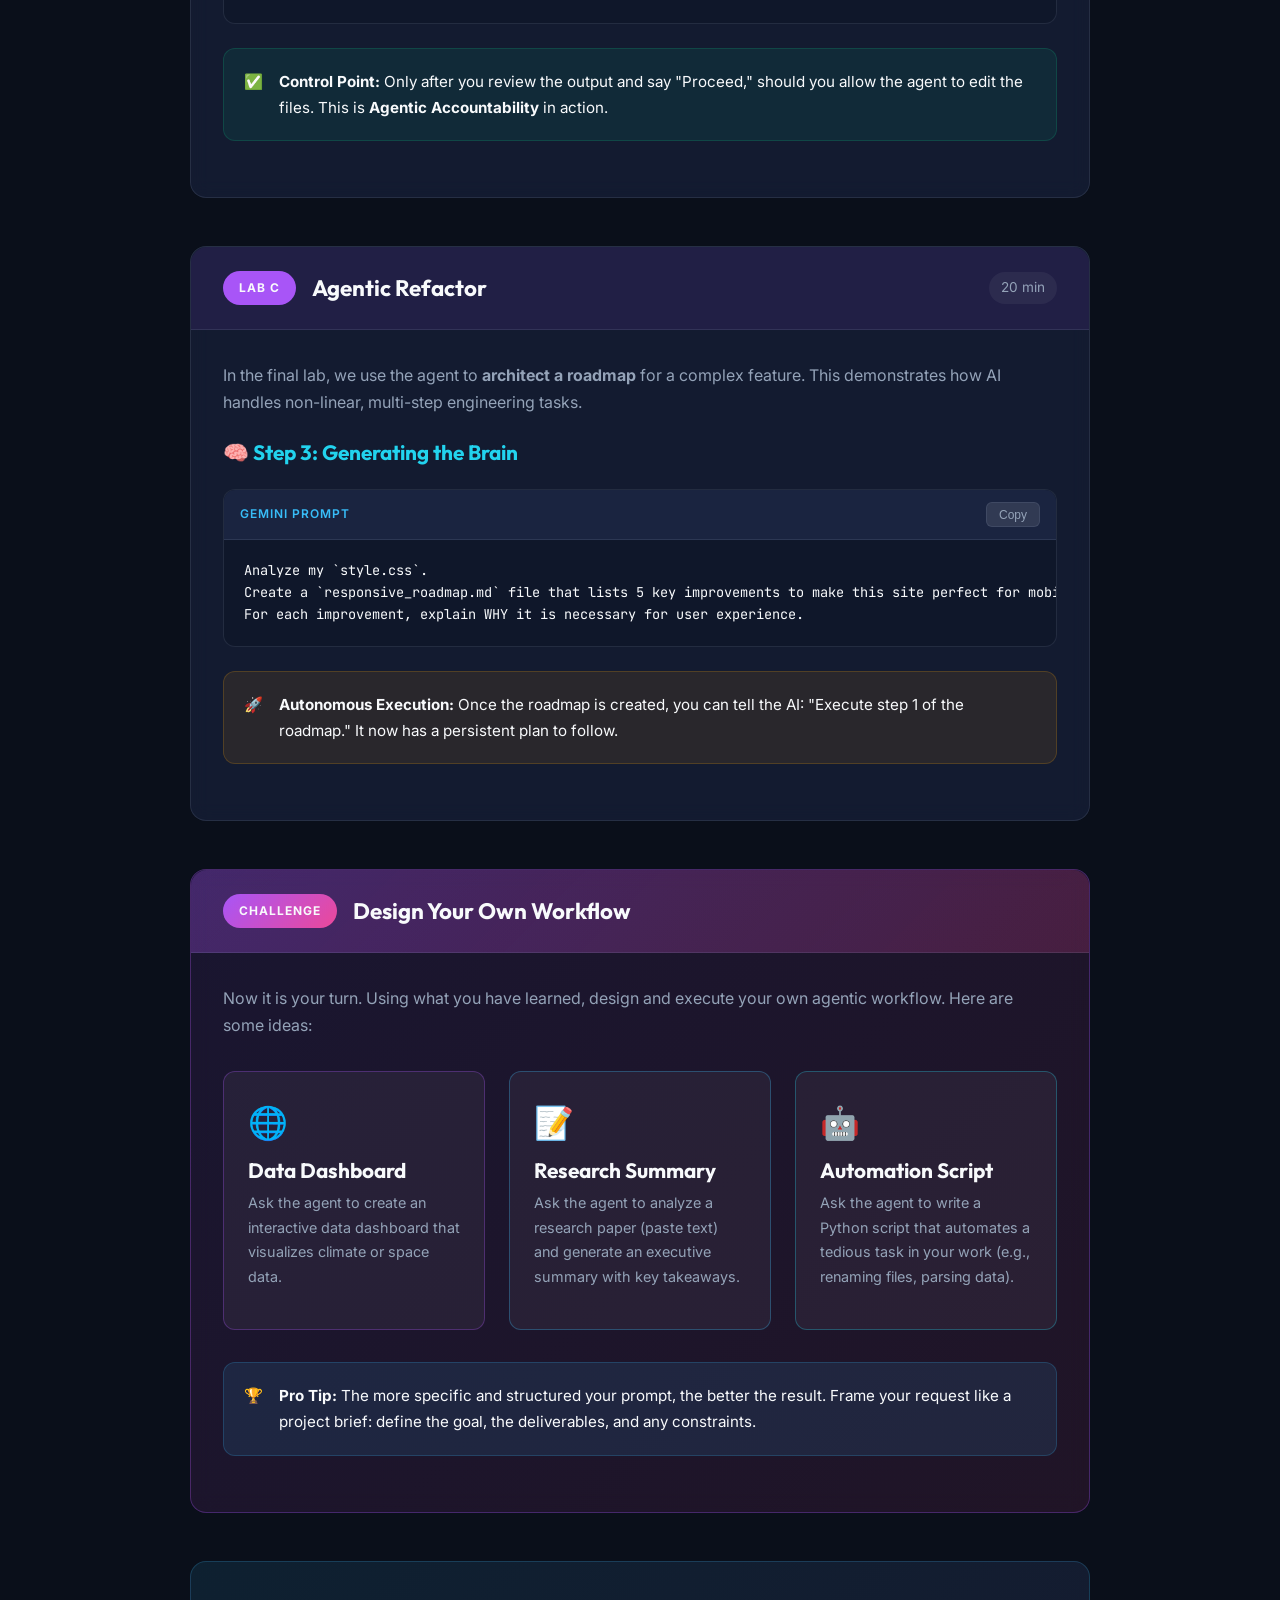
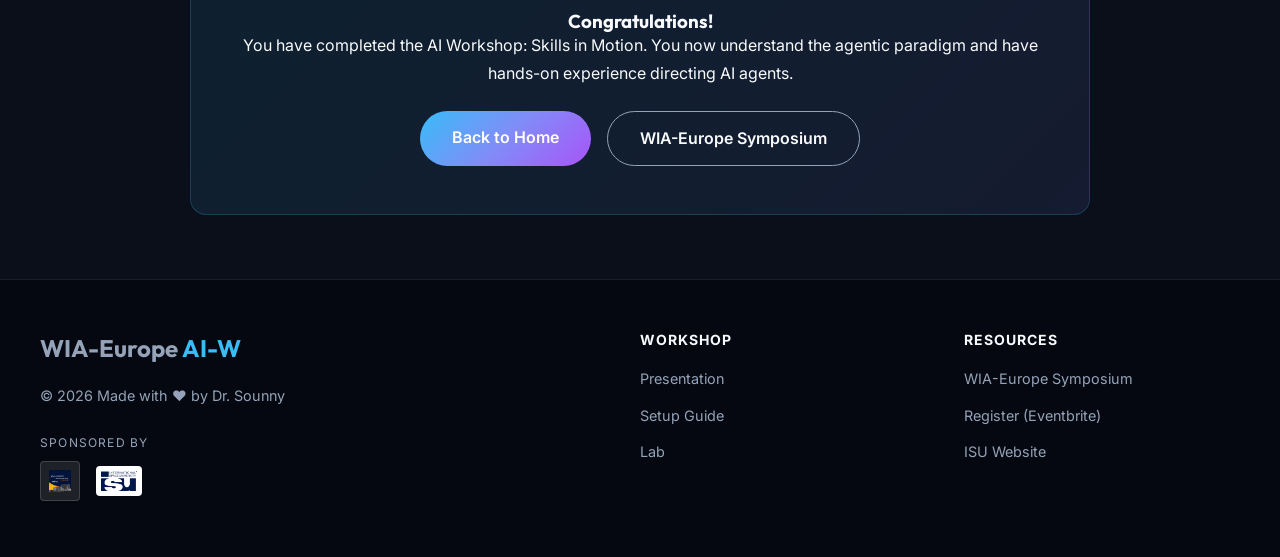
==== commit 1ed4b6fa: "Add new premium WIA-Europe Strasbourg logo and update all site references" ====
--- a/lab.html
+++ b/lab.html
@@ -176,7 +176,7 @@
             <p>Sponsored by</p>
             <div style="display: flex; gap: 1rem; align-items: center; margin-top: 0.5rem;">
               <a href="https://www.wia-europe.org/strasbourg-2/" target="_blank">
-                <img src="assets/WIA-E-Strasbourg.png" alt="WIA-Europe Strasbourg" style="height: 40px; border-radius: 4px;">
+                                <img src="assets/wia_europe_strasbourg_logo.png" alt="WIA-Europe Strasbourg" style="height: 40px; border-radius: 4px;">
               </a>
               <a href="https://www.isunet.edu" target="_blank">
                 <img src="assets/LOGO_ISU_Darkblue.png" alt="ISU" style="height: 30px; background: white; padding: 4px; border-radius: 4px;">
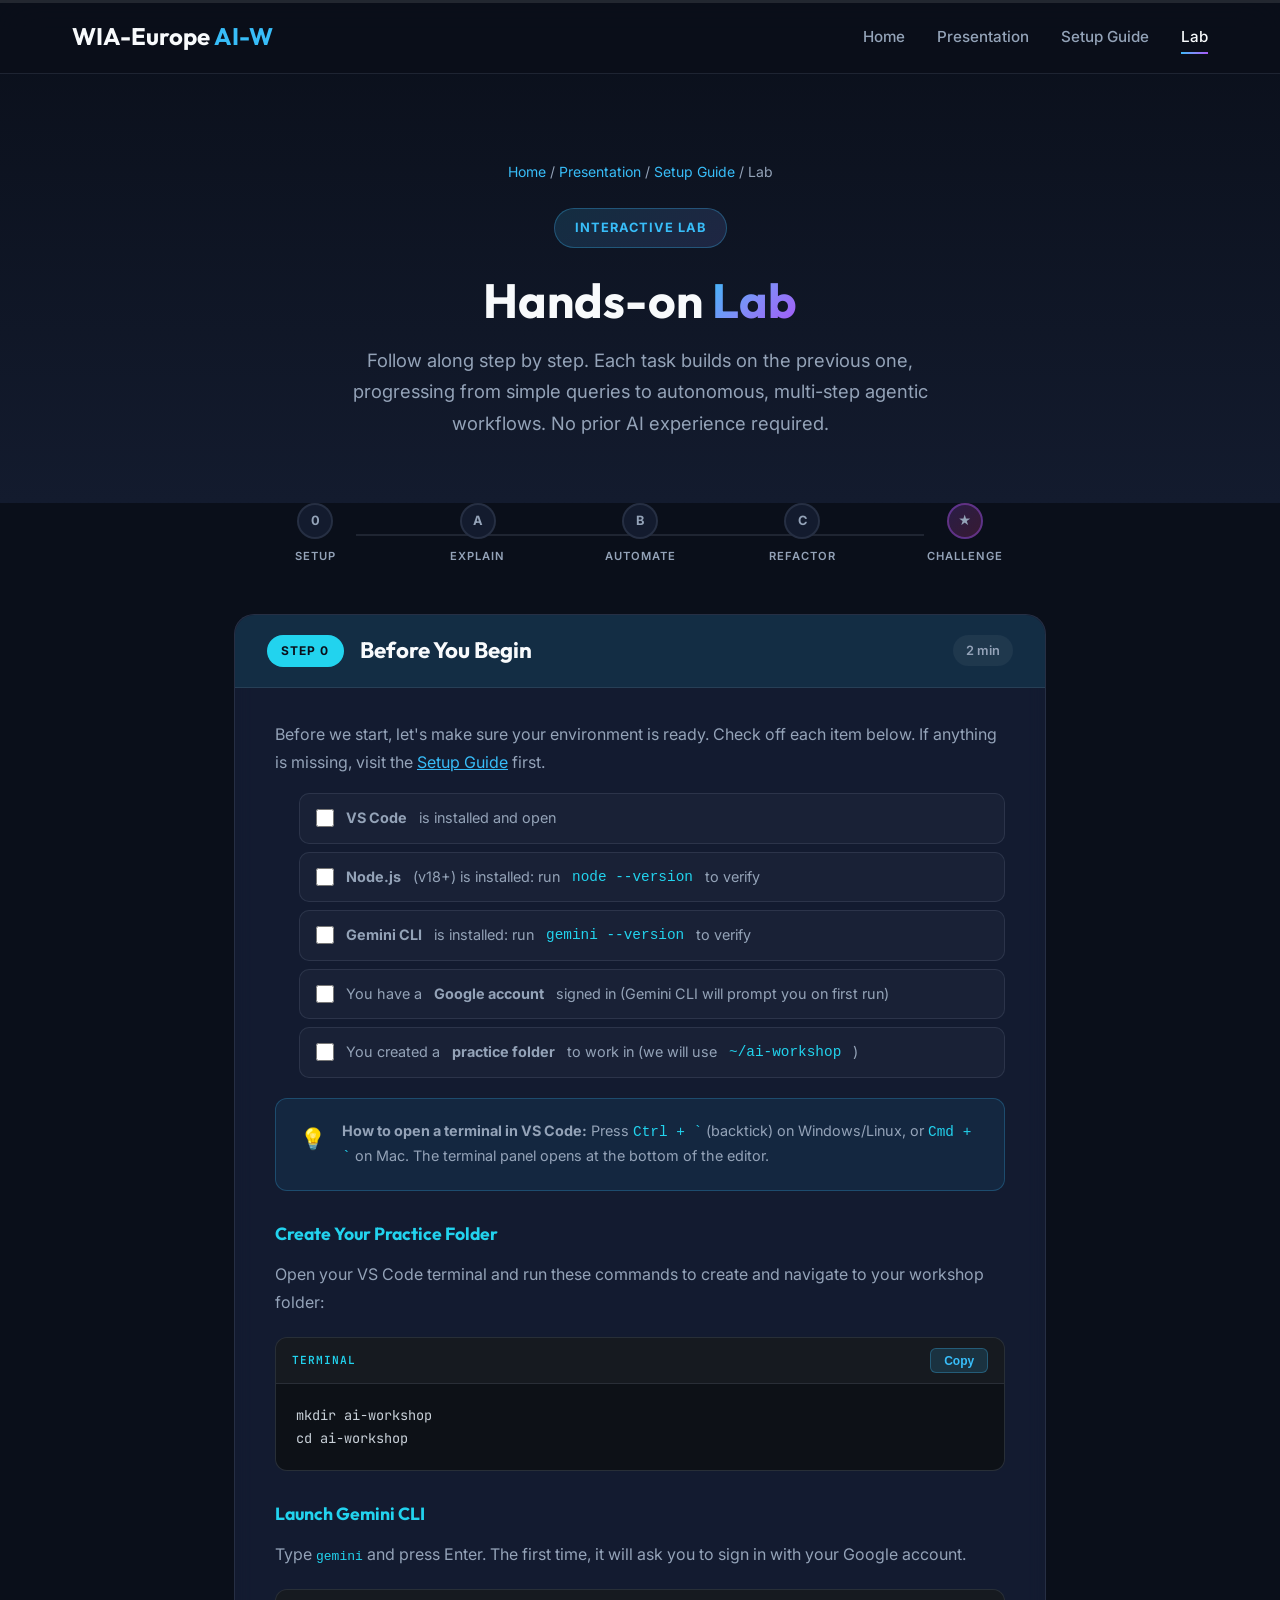
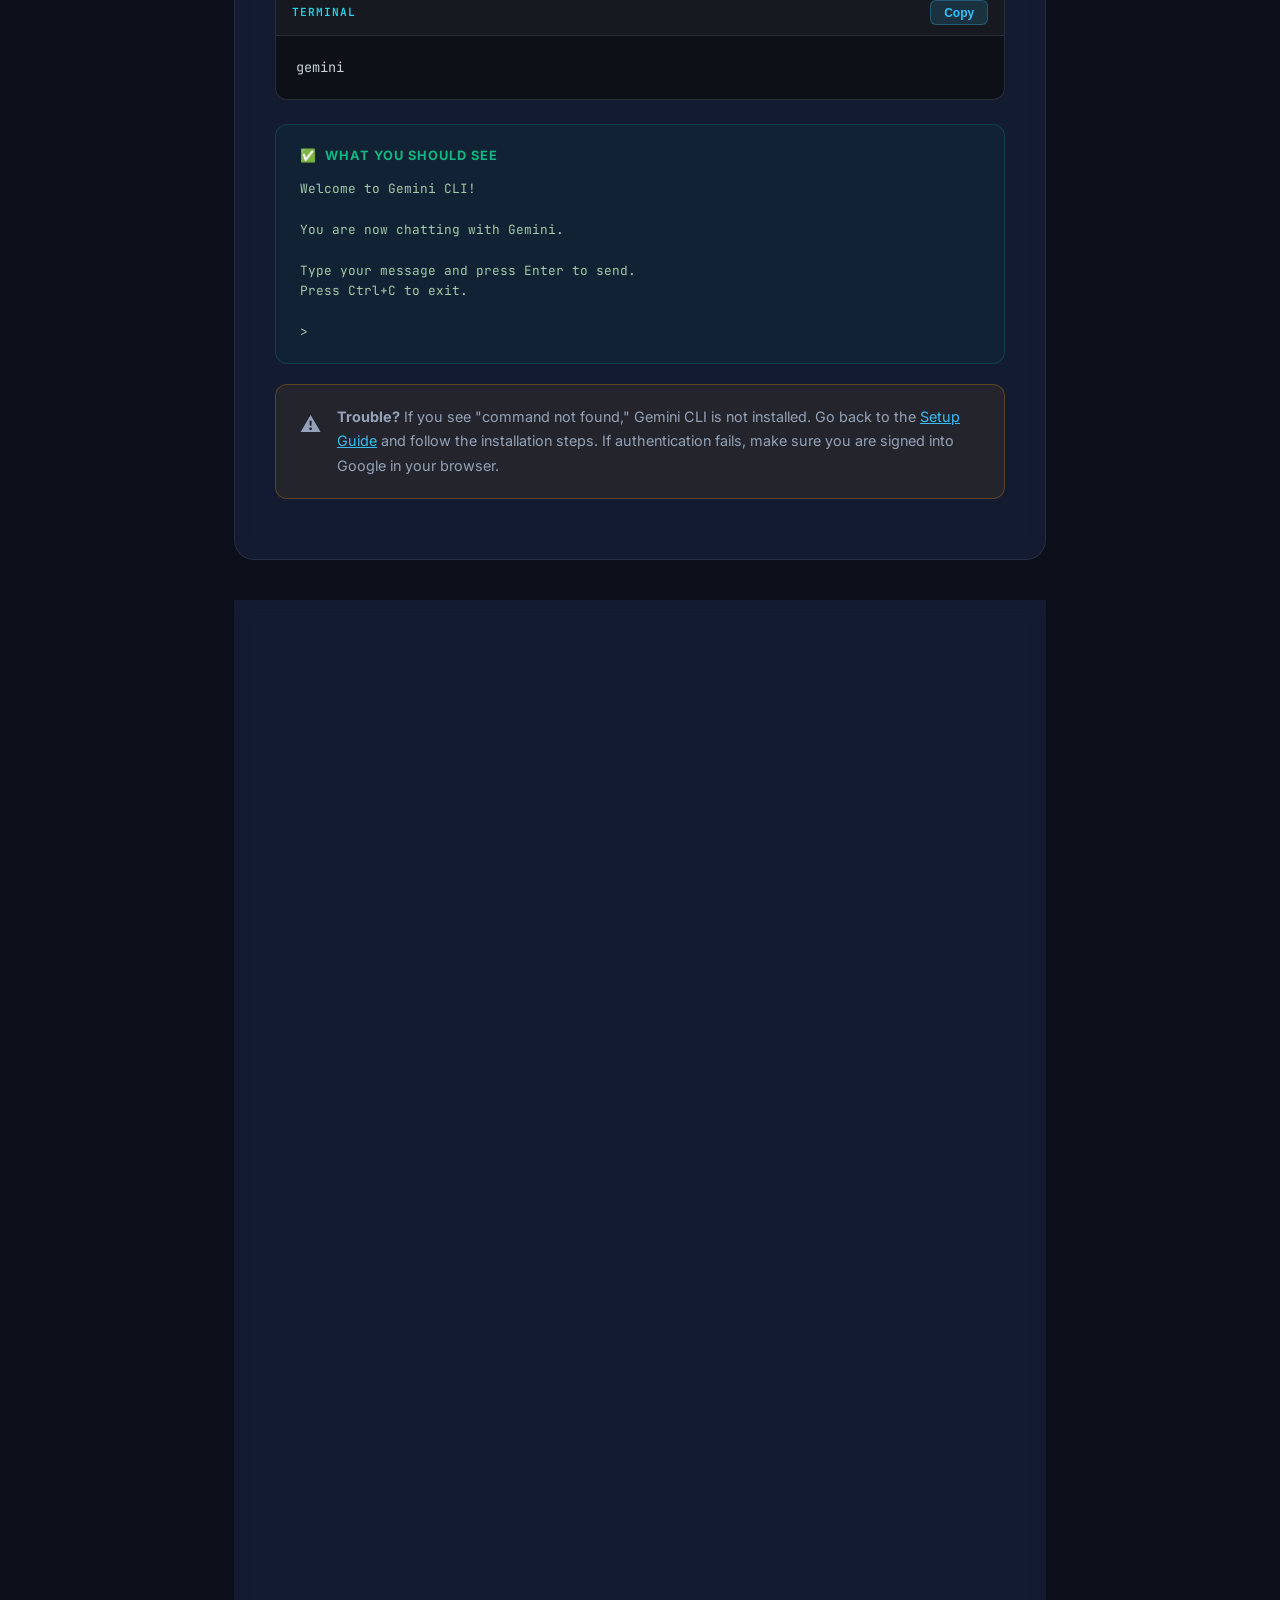
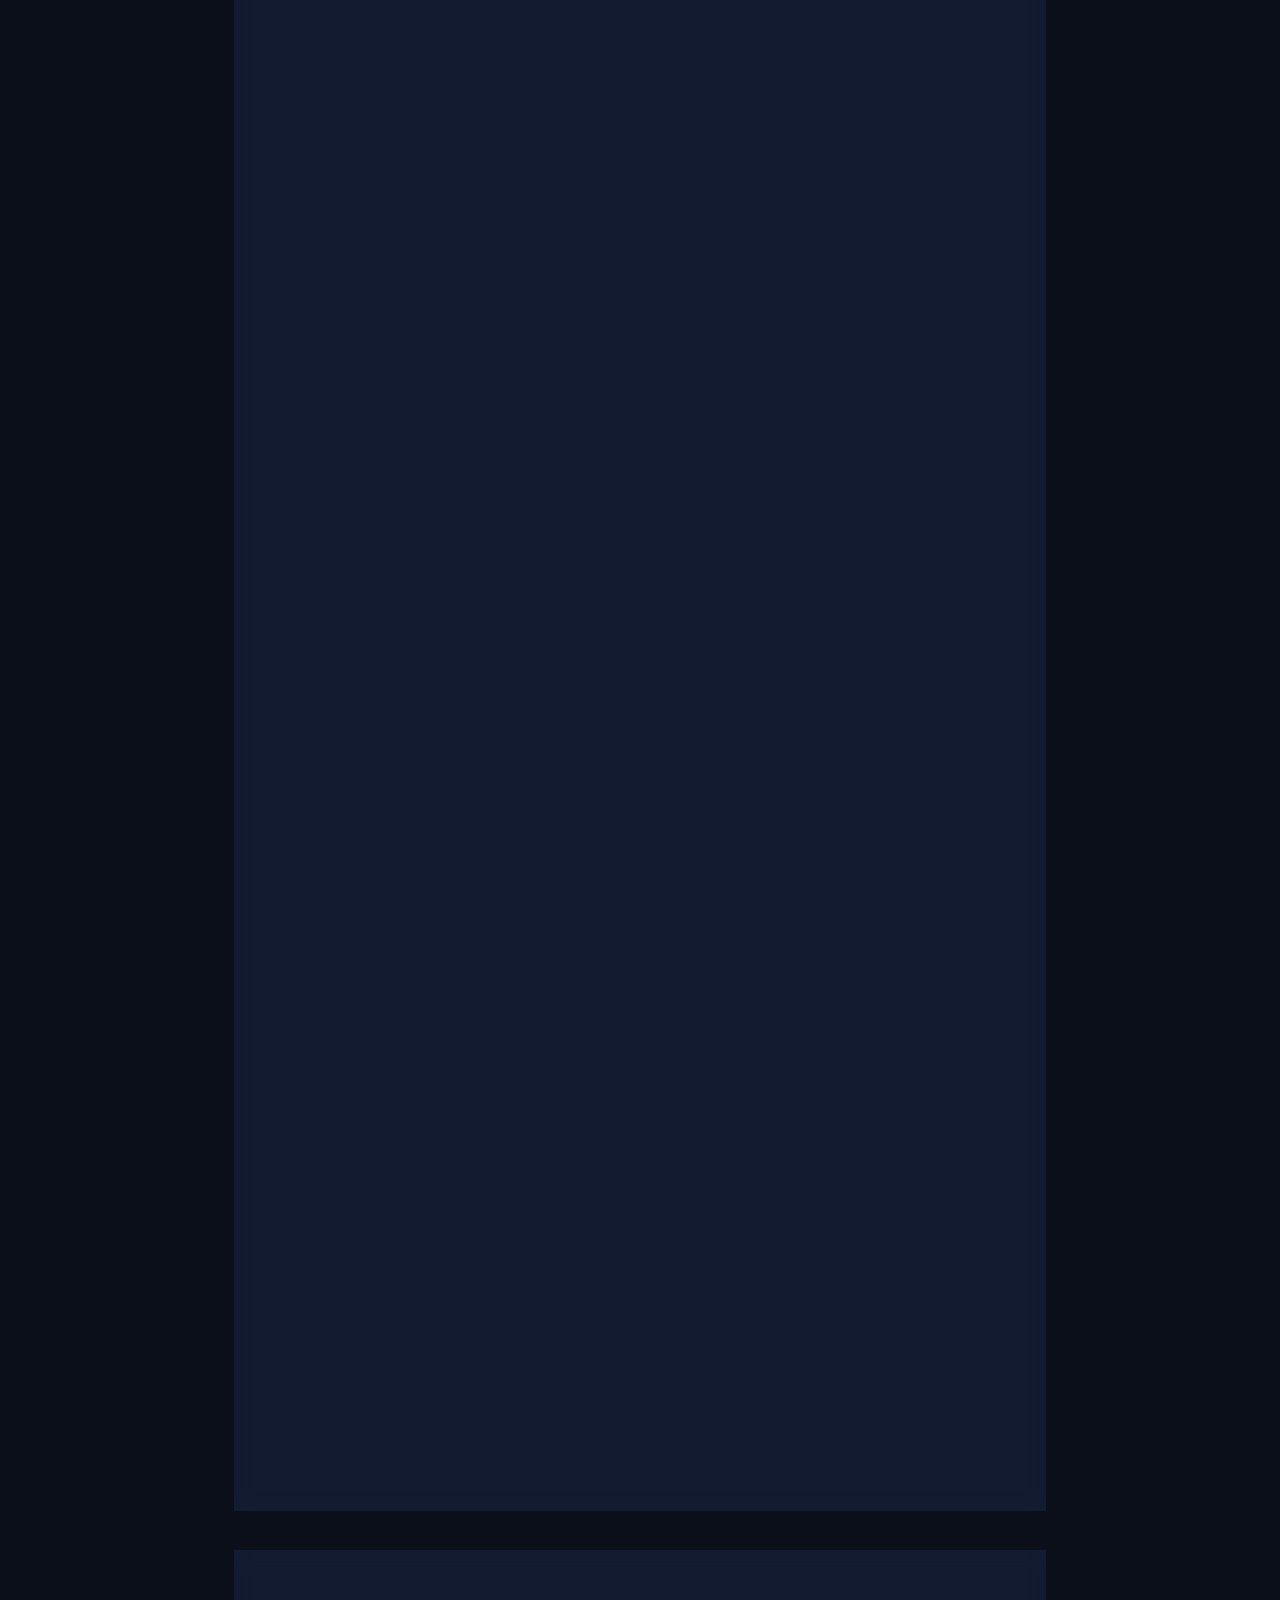
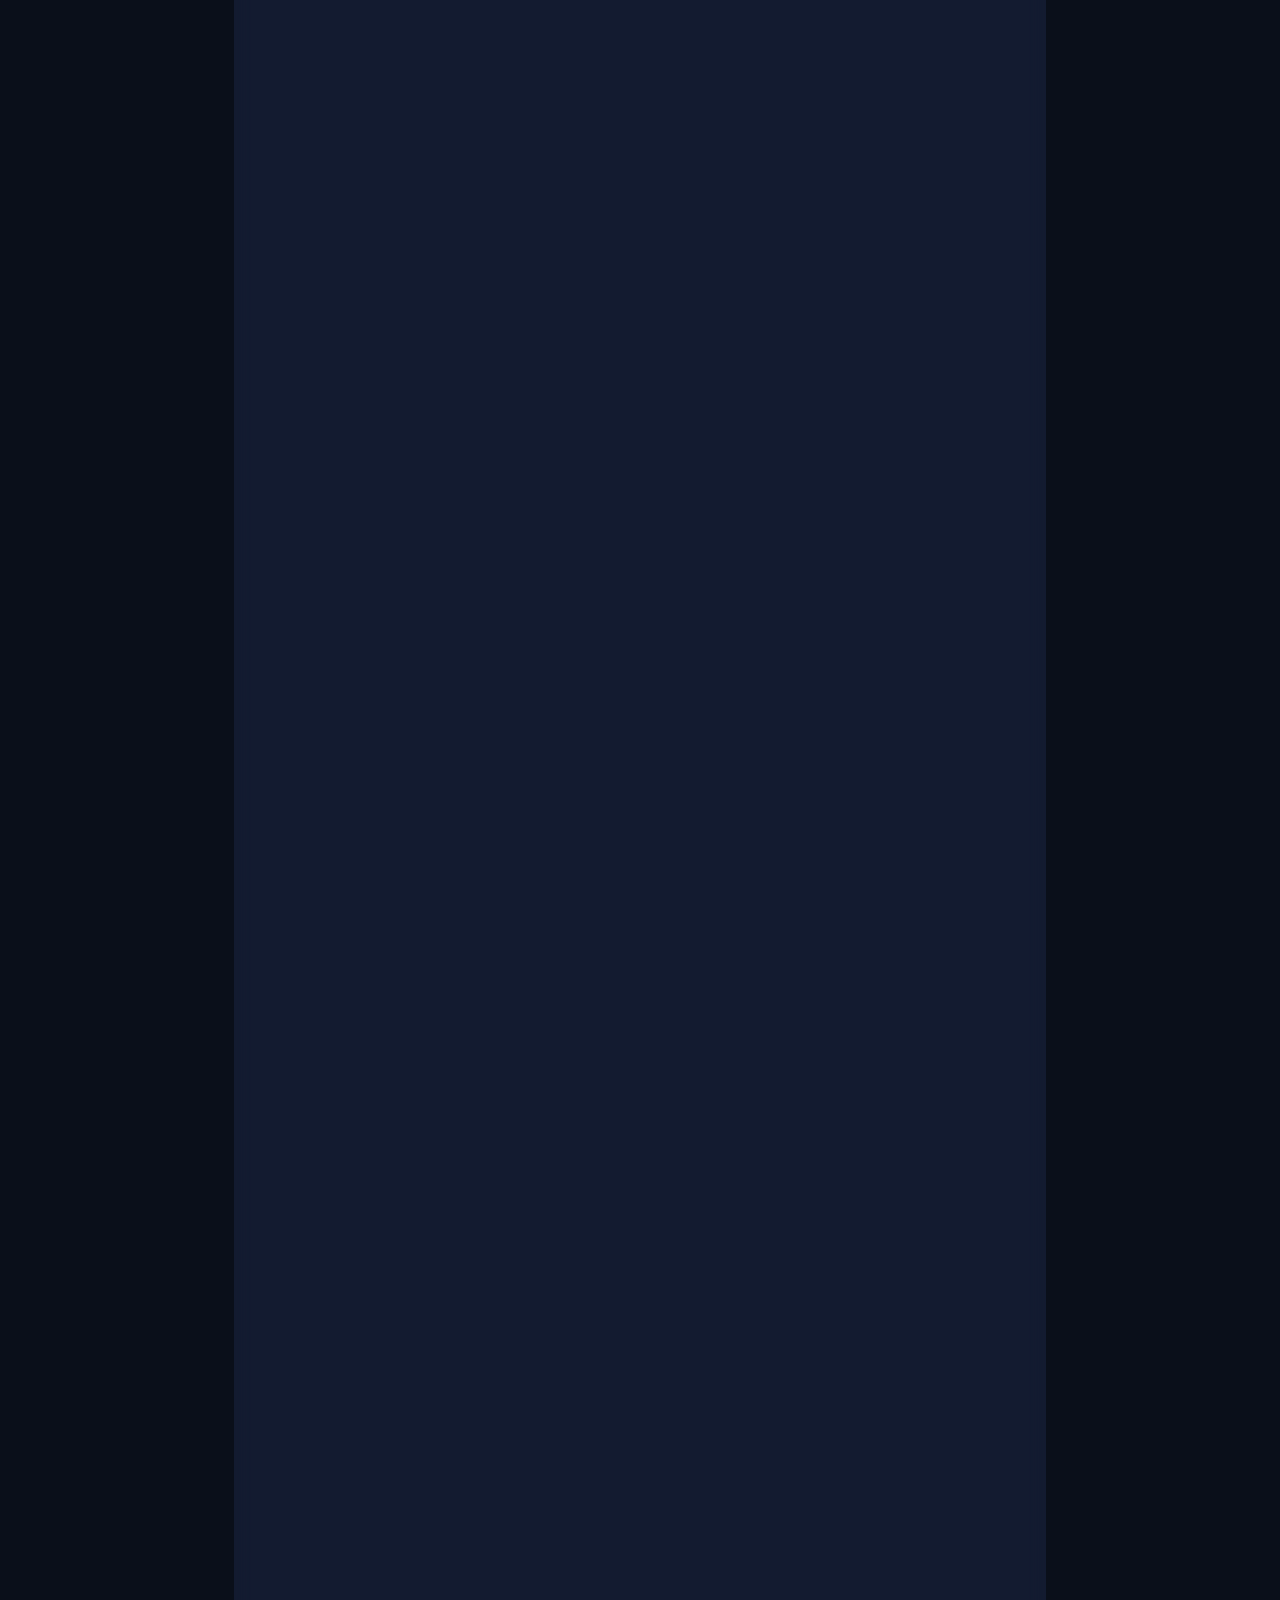
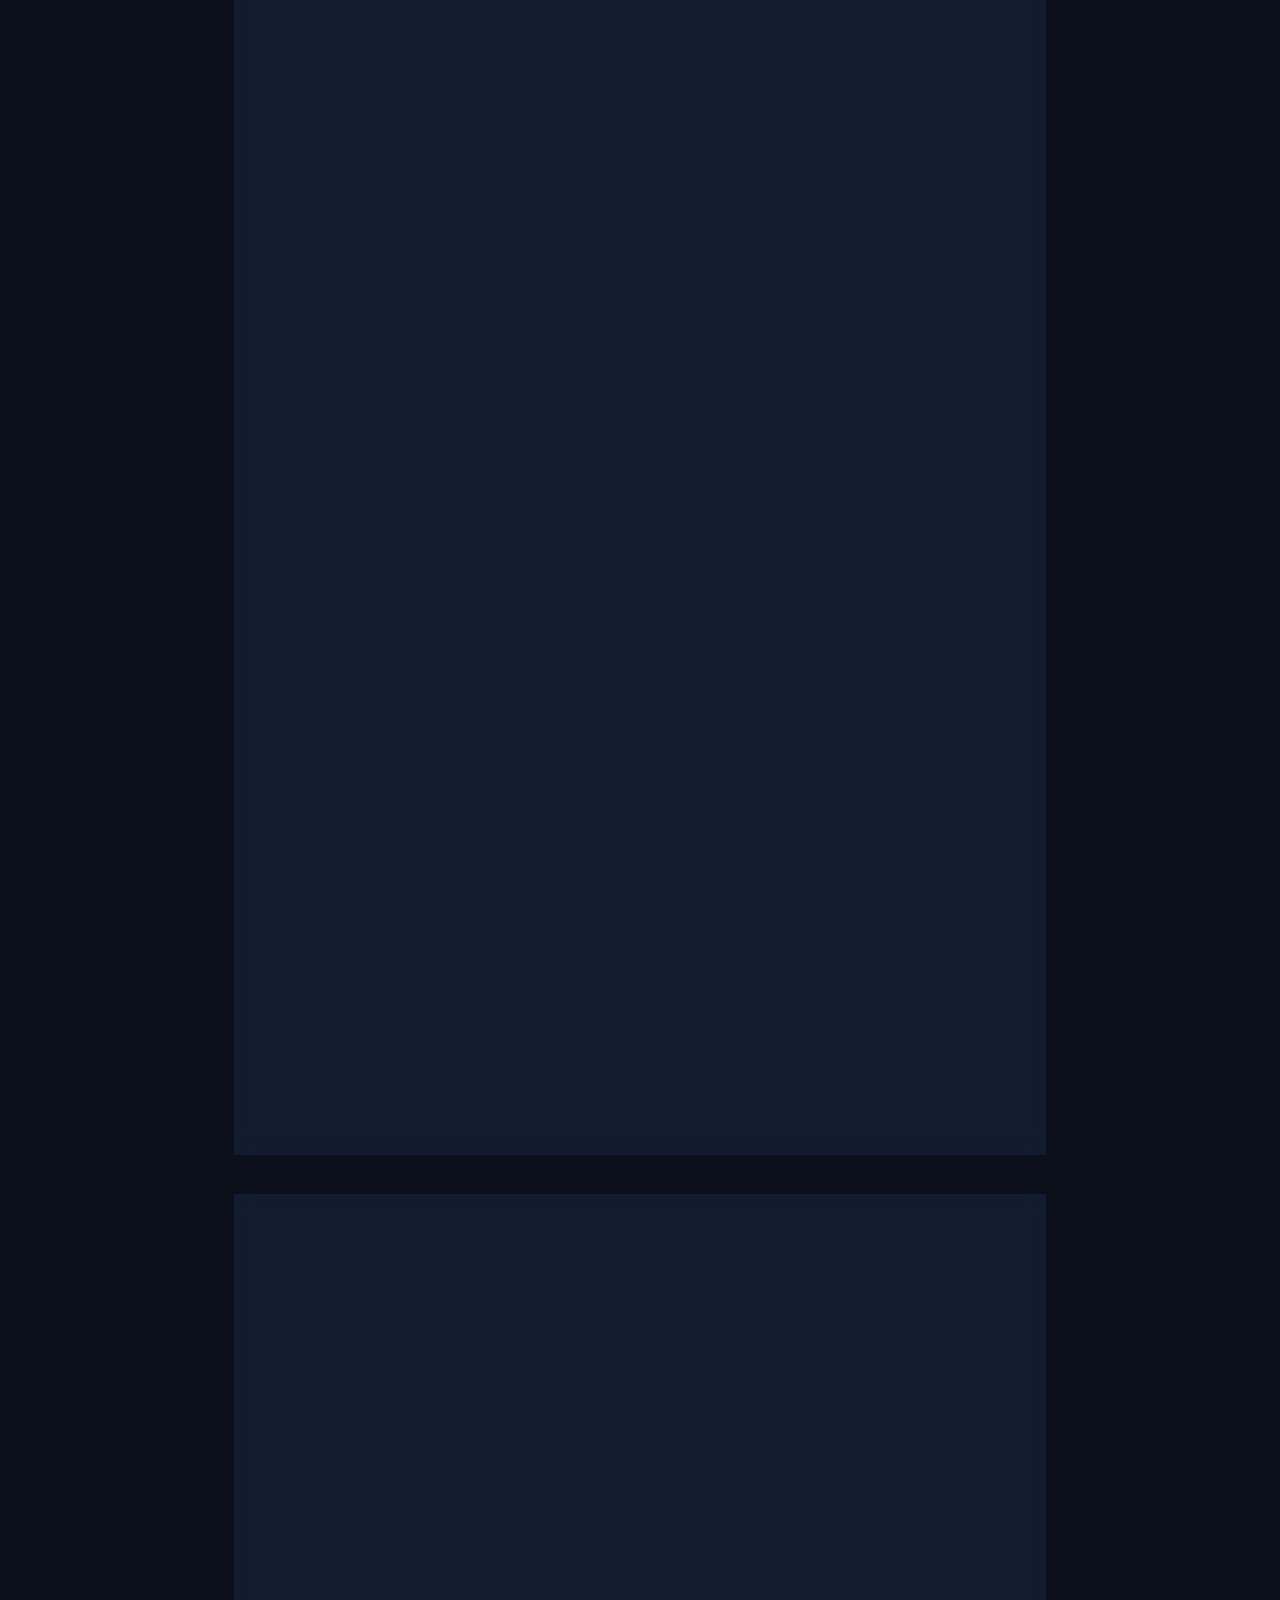
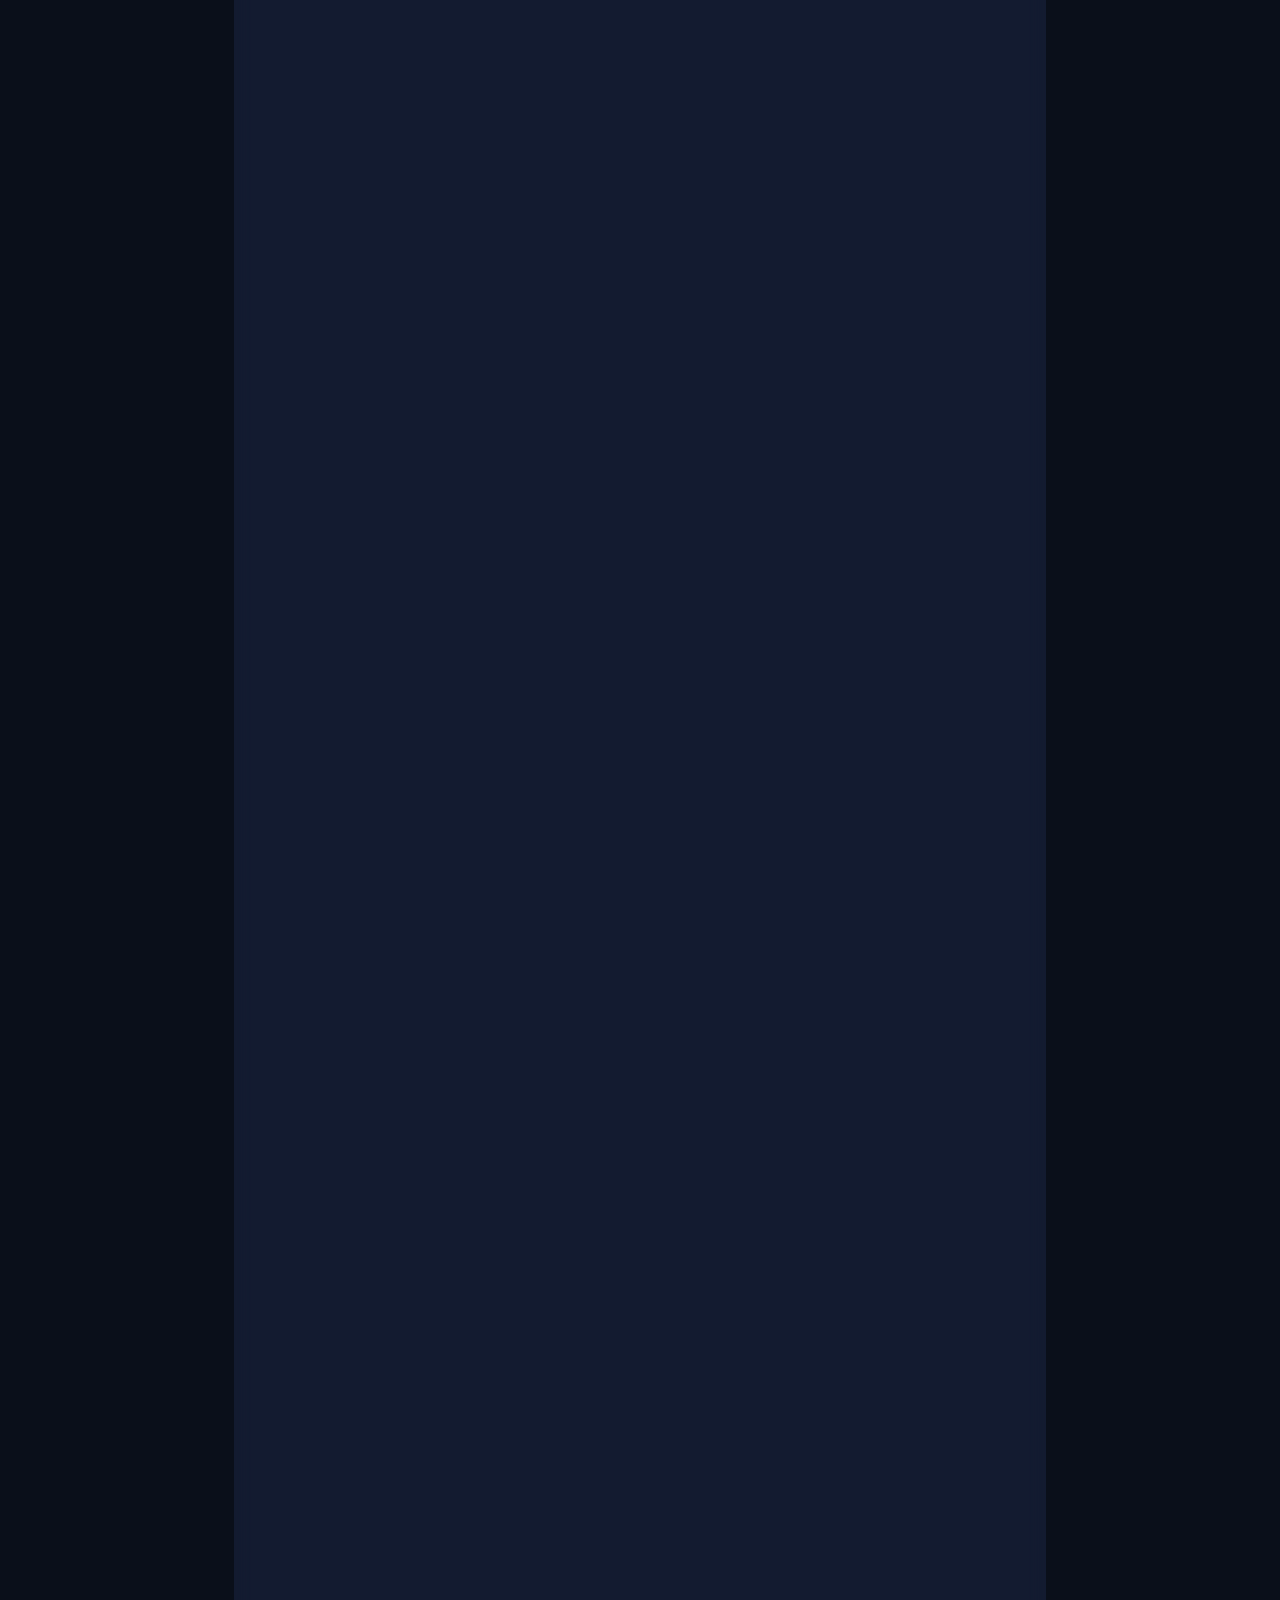
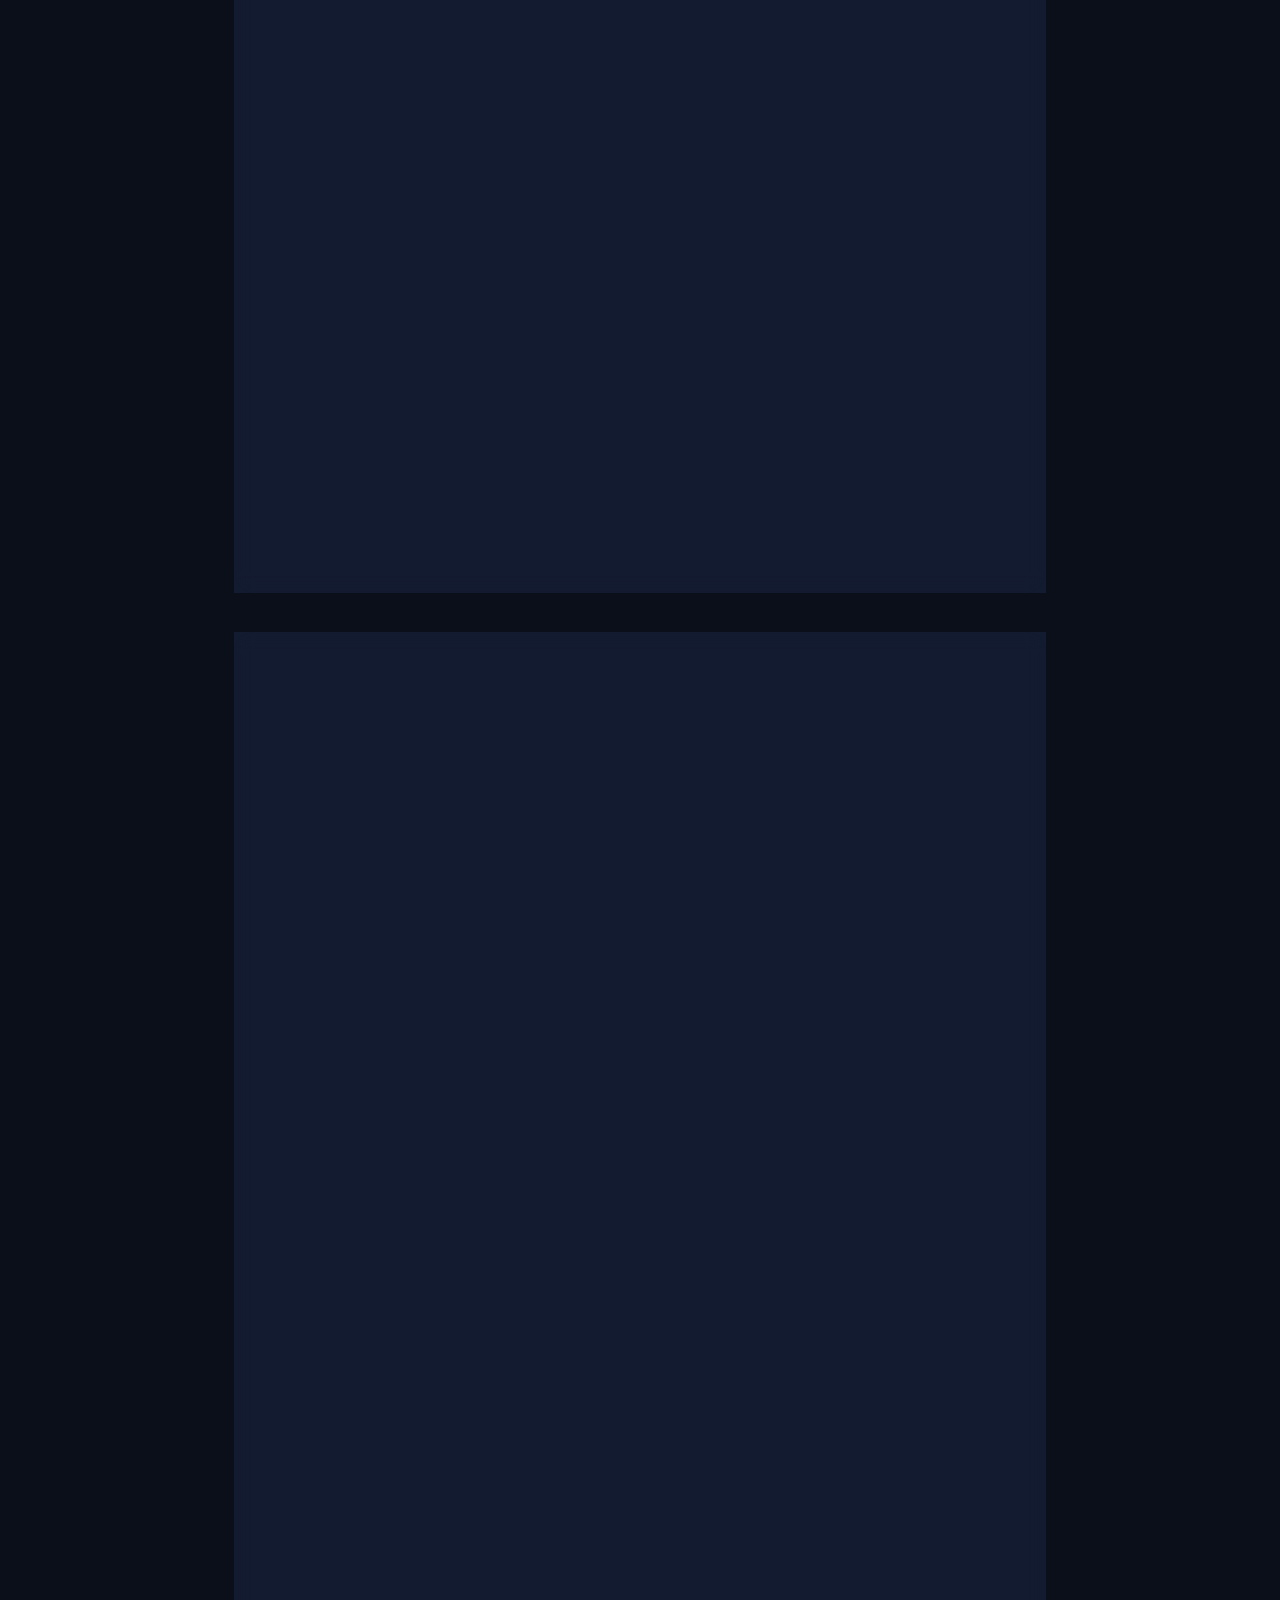
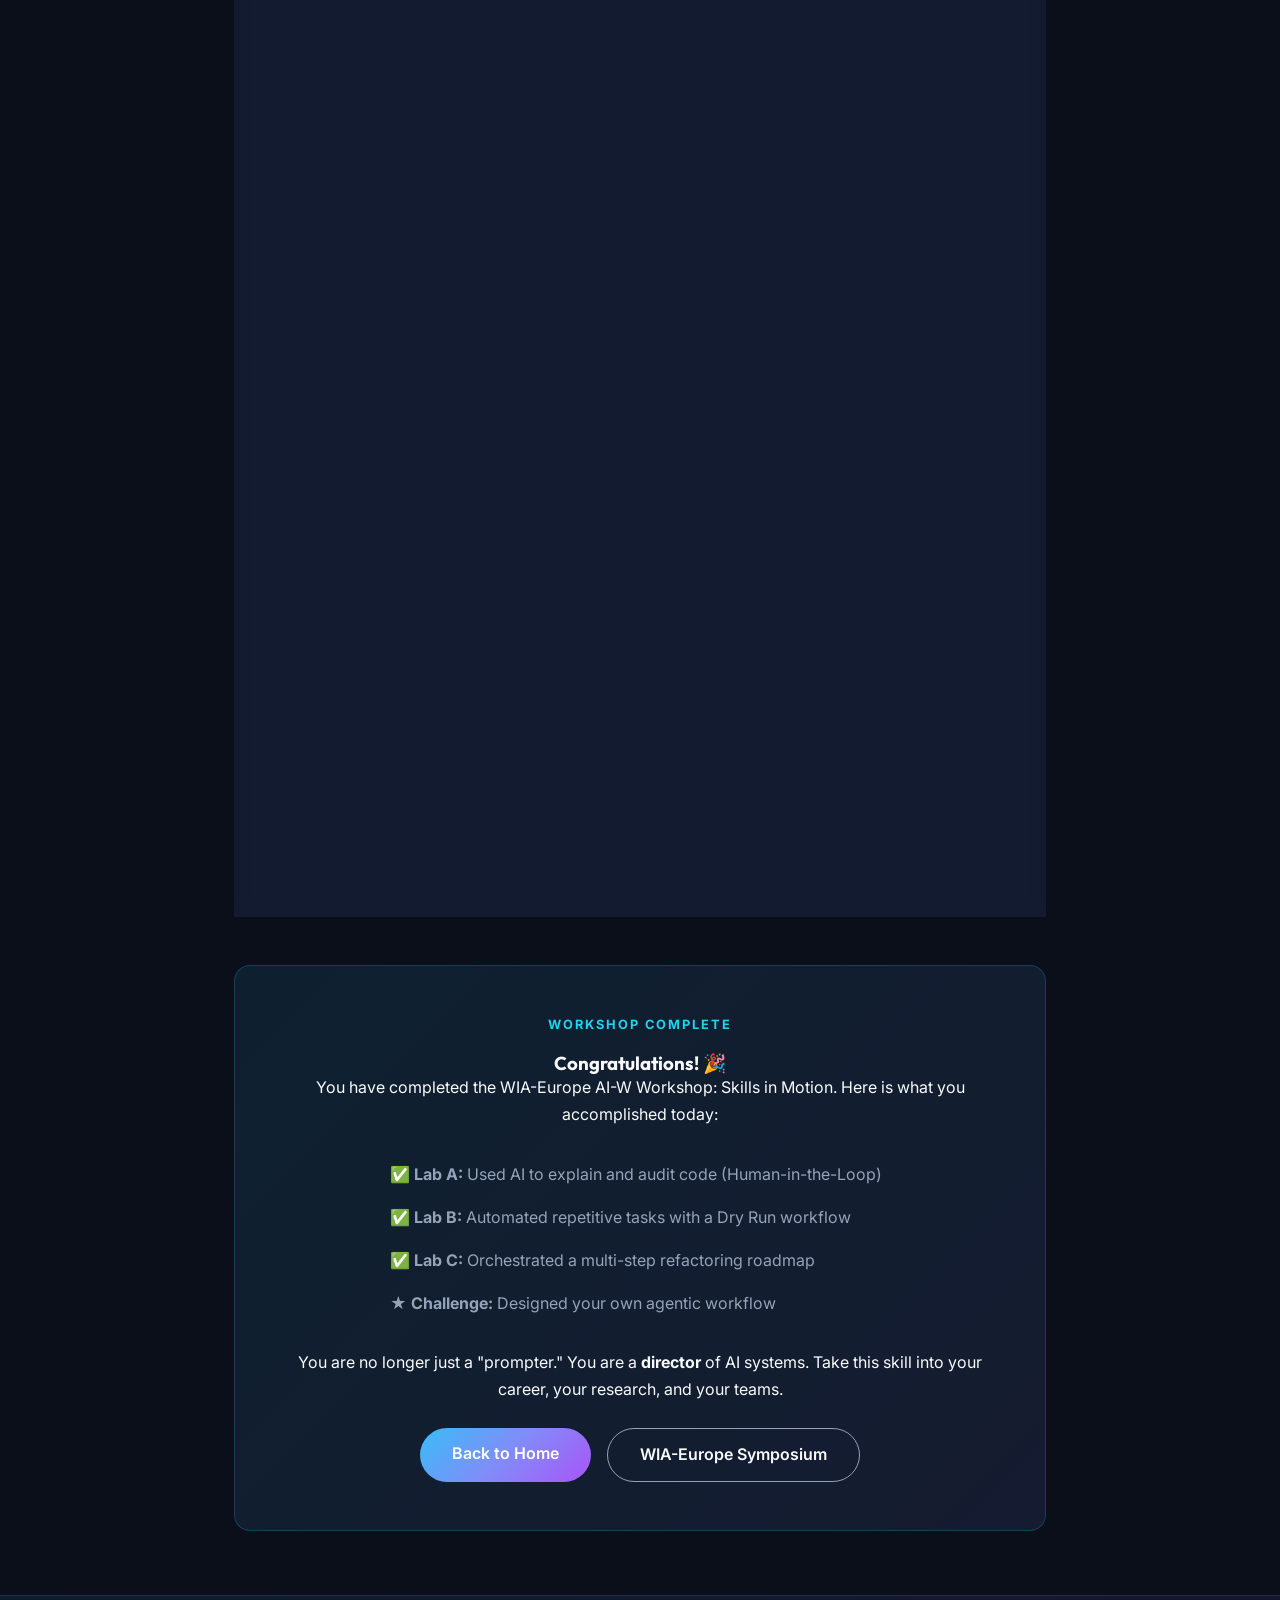
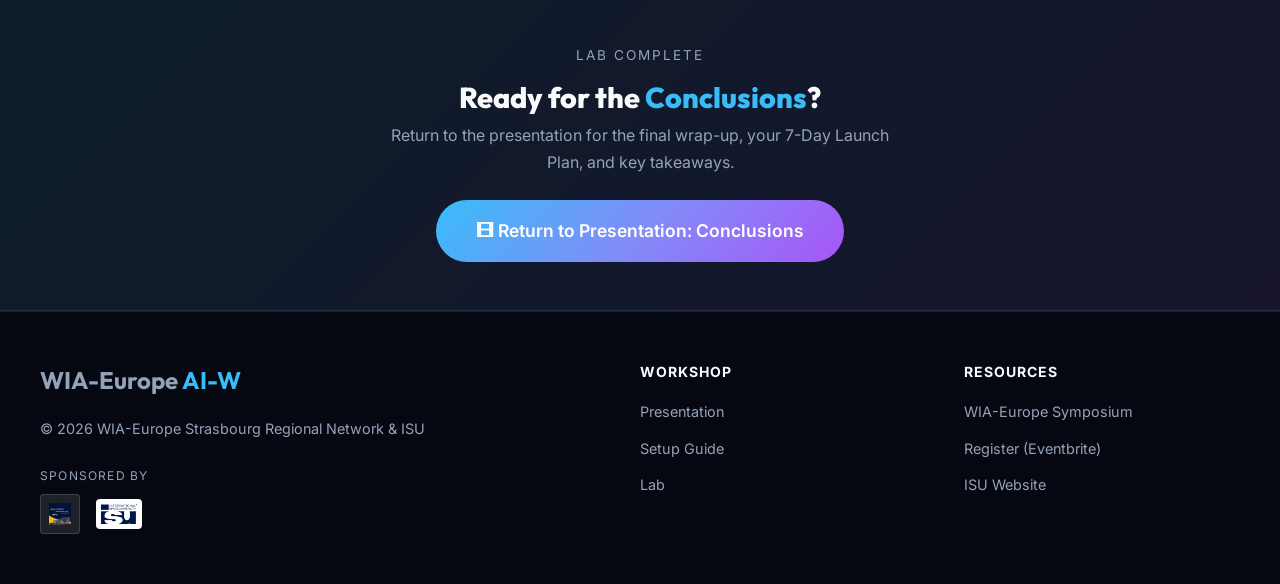
==== commit d065ba49: "Refined UX/UI for WIA-Europe: Reordered instructors, added Lab-to-Presentation CTA, improved present" ====
--- a/lab.html
+++ b/lab.html
@@ -5,6 +5,8 @@
     <meta name="viewport" content="width=device-width, initial-scale=1.0" />
     <title>Hands-on Lab | WIA-Europe AI-W Workshop</title>
     <meta name="description" content="Follow along with the Gemini CLI hands-on lab. Run your first agentic queries, build multi-step workflows, and generate code autonomously." />
+    <meta property="og:title" content="Hands-on Lab | WIA-Europe AI-W Workshop" />
+    <meta property="og:description" content="Step-by-step agentic AI lab exercises for the WIA-Europe Symposium 2026." />
     <link rel="preconnect" href="https://fonts.googleapis.com" />
     <link rel="preconnect" href="https://fonts.gstatic.com" crossorigin />
     <link href="https://fonts.googleapis.com/css2?family=Inter:wght@300;400;600;700&family=Outfit:wght@400;700&family=JetBrains+Mono:wght@400;600&display=swap" rel="stylesheet" />
@@ -31,134 +33,591 @@
         <div class="breadcrumb"><a href="index.html">Home</a> / <a href="presentation.html">Presentation</a> / <a href="setup.html">Setup Guide</a> / Lab</div>
         <div class="module-badge">Interactive Lab</div>
         <h1>Hands-on <span class="gradient-text">Lab</span></h1>
-        <p class="page-subtitle">Follow along step by step. Each task builds on the previous one, progressing from simple queries to full agentic workflows.</p>
+        <p class="page-subtitle">Follow along step by step. Each task builds on the previous one, progressing from simple queries to autonomous, multi-step agentic workflows. No prior AI experience required.</p>
       </section>
 
       <div class="lab-content">
 
-        <!-- Lab A: Explain & Verify (Safety First) -->
-        <div class="lab-task" id="lab-a">
-          <div class="step-header" style="margin: -2rem -2rem 2rem; border-radius: 16px 16px 0 0; background: rgba(59, 130, 246, 0.1);">
-            <span class="step-badge" style="background: var(--accent-cyan);">Lab A</span>
-            <h2>Explain & Verify</h2>
-            <span class="task-time">10 min</span>
-          </div>
-
-          <p>The first rule of Agentic AI: <strong>Trust, but Verify.</strong> Before letting an AI write code, we use it to explain and audit existing logic. This eliminates the "Black Box" effect and builds technical confidence.</p>
-
-          <h3 style="margin-top: 1.5rem; margin-bottom: 1rem; color: var(--accent-cyan);">&#128269; Step 1: Human-in-the-Loop Audit</h3>
-          <p>Paste a complex snippet of code into your terminal gemini prompt and ask it to explain it step-by-step.</p>
+        <!-- Progress Tracker -->
+        <nav class="lab-progress" aria-label="Lab progress">
+          <a href="#prereqs" class="progress-step">
+            <div class="progress-dot">0</div>
+            <span class="progress-label">Setup</span>
+          </a>
+          <a href="#lab-a" class="progress-step">
+            <div class="progress-dot">A</div>
+            <span class="progress-label">Explain</span>
+          </a>
+          <a href="#lab-b" class="progress-step">
+            <div class="progress-dot">B</div>
+            <span class="progress-label">Automate</span>
+          </a>
+          <a href="#lab-c" class="progress-step">
+            <div class="progress-dot">C</div>
+            <span class="progress-label">Refactor</span>
+          </a>
+          <a href="#challenge" class="progress-step">
+            <div class="progress-dot" style="background: linear-gradient(135deg, rgba(168,85,247,0.2), rgba(236,72,153,0.2)); border-color: rgba(168,85,247,0.4);">&#9733;</div>
+            <span class="progress-label">Challenge</span>
+          </a>
+        </nav>
+
+        <!-- ============================================ -->
+        <!-- PREREQS: Before You Begin                    -->
+        <!-- ============================================ -->
+        <div class="lab-task" id="prereqs">
+          <div class="step-header" style="margin: -2.5rem -2.5rem 2rem; border-radius: 20px 20px 0 0; background: rgba(34, 211, 238, 0.1);">
+            <span class="step-badge" style="background: var(--accent-cyan);">Step 0</span>
+            <h2>Before You Begin</h2>
+            <span class="task-time">2 min</span>
+          </div>
+
+          <p>Before we start, let's make sure your environment is ready. Check off each item below. If anything is missing, visit the <a href="setup.html" class="text-link">Setup Guide</a> first.</p>
+
+          <ul class="prereq-checklist" id="prereqList">
+            <li onclick="toggleCheck(this)">
+              <input type="checkbox" /> <strong>VS Code</strong> is installed and open
+            </li>
+            <li onclick="toggleCheck(this)">
+              <input type="checkbox" /> <strong>Node.js</strong> (v18+) is installed: run <code style="color: var(--accent-cyan);">node --version</code> to verify
+            </li>
+            <li onclick="toggleCheck(this)">
+              <input type="checkbox" /> <strong>Gemini CLI</strong> is installed: run <code style="color: var(--accent-cyan);">gemini --version</code> to verify
+            </li>
+            <li onclick="toggleCheck(this)">
+              <input type="checkbox" /> You have a <strong>Google account</strong> signed in (Gemini CLI will prompt you on first run)
+            </li>
+            <li onclick="toggleCheck(this)">
+              <input type="checkbox" /> You created a <strong>practice folder</strong> to work in (we will use <code style="color: var(--accent-cyan);">~/ai-workshop</code>)
+            </li>
+          </ul>
+
+          <div class="info-callout">
+            <span>&#128161;</span>
+            <div><strong>How to open a terminal in VS Code:</strong> Press <code style="color: var(--accent-cyan);">Ctrl + `</code> (backtick) on Windows/Linux, or <code style="color: var(--accent-cyan);">Cmd + `</code> on Mac. The terminal panel opens at the bottom of the editor.</div>
+          </div>
+
+          <h3 style="margin-top: 2rem; color: var(--accent-cyan);">Create Your Practice Folder</h3>
+          <p>Open your VS Code terminal and run these commands to create and navigate to your workshop folder:</p>
 
           <div class="code-block">
             <div class="code-header">
-              <span class="code-lang">Gemini Prompt</span>
+              <span class="code-lang">Terminal</span>
               <button class="copy-btn" onclick="copyCode(this)" aria-label="Copy to clipboard">Copy</button>
             </div>
-            <div class="code-content">Explicate this code chunk and identify potential edge cases:
-[Paste your index.html here]</div>
-          </div>
-
-          <div class="info-callout">
-            <span>&#128161;</span>
-            <div><strong>Pedagogical Goal:</strong> This shift moves the participant from a "consumer" to an "auditor" of AI code, a key skill for technical leadership.</div>
-          </div>
-        </div>
-
-        <!-- Lab B: Automate & Dry Run -->
-        <div class="lab-task" id="lab-b">
-          <div class="step-header" style="margin: -2rem -2rem 2rem; border-radius: 16px 16px 0 0; background: rgba(16, 185, 129, 0.1);">
-            <span class="step-badge" style="background: var(--success-color);">Lab B</span>
-            <h2>Automate & Dry Run</h2>
-            <span class="task-time">15 min</span>
-          </div>
-
-          <p>Automation doesn't mean giving up control. We will now use the agent to automate a "boring" task (like adding meta tags or renaming files) using a <strong>Dry Run</strong> approach.</p>
-
-          <h3 style="margin-top: 1.5rem; margin-bottom: 1rem; color: var(--accent-purple);">&#9881; Step 2: Safe Automation</h3>
-          <p>Draft a prompt that asks the AI to <em>propose</em> a change before applying it.</p>
+            <div class="code-content">mkdir ai-workshop
+cd ai-workshop</div>
+          </div>
+
+          <h3 style="margin-top: 2rem; color: var(--accent-cyan);">Launch Gemini CLI</h3>
+          <p>Type <code style="color: var(--accent-cyan);">gemini</code> and press Enter. The first time, it will ask you to sign in with your Google account.</p>
 
           <div class="code-block">
             <div class="code-header">
-              <span class="code-lang">Gemini Prompt</span>
+              <span class="code-lang">Terminal</span>
               <button class="copy-btn" onclick="copyCode(this)" aria-label="Copy to clipboard">Copy</button>
             </div>
-            <div class="code-content">Search for all `.html` files in my directory. 
-Propose a single SEO meta description for each file based on its content. 
-DO NOT modify the files yet — just output the proposed text for my review.</div>
-          </div>
-
-          <div class="success-callout">
-            <span>&#9989;</span>
-            <div><strong>Control Point:</strong> Only after you review the output and say "Proceed," should you allow the agent to edit the files. This is <strong>Agentic Accountability</strong> in action.</div>
-          </div>
-        </div>
-
-        <!-- Lab C: Agentic Refactor (The Roadmap) -->
+            <div class="code-content">gemini</div>
+          </div>
+
+          <div class="expected-output">
+            <div class="expected-output-header">
+              <span>&#9989;</span> What You Should See
+            </div>
+            <pre>Welcome to Gemini CLI!
+
+You are now chatting with Gemini.
+
+Type your message and press Enter to send.
+Press Ctrl+C to exit.
+
+></pre>
+          </div>
+
+          <div class="warning-callout">
+            <span>&#9888;</span>
+            <div><strong>Trouble?</strong> If you see "command not found," Gemini CLI is not installed. Go back to the <a href="setup.html" class="text-link">Setup Guide</a> and follow the installation steps. If authentication fails, make sure you are signed into Google in your browser.</div>
+          </div>
+        </div>
+
+        <!-- ============================================ -->
+        <!-- LAB A: Explain & Verify                      -->
+        <!-- ============================================ -->
+        <div class="lab-task" id="lab-a">
+          <div class="step-header" style="margin: -2.5rem -2.5rem 2rem; border-radius: 20px 20px 0 0; background: rgba(59, 130, 246, 0.1);">
+            <span class="step-badge" style="background: var(--accent-primary);">Lab A</span>
+            <h2>Explain &amp; Verify</h2>
+            <span class="task-time">10 min</span>
+          </div>
+
+          <p>The first rule of the Agentic Paradigm: <strong>Trust, but Verify.</strong> Before letting an AI write or modify anything, we use it to <em>explain existing work</em>. This builds your instinct for what good AI output looks like, and it is the safest way to start.</p>
+
+          <div class="info-callout">
+            <span>&#127919;</span>
+            <div><strong>Learning Goal:</strong> Shift from "AI consumer" to "AI auditor." You will learn to evaluate AI explanations for accuracy and completeness before granting it more autonomy.</div>
+          </div>
+
+          <!-- Sub-step A.1 -->
+          <div class="sub-step">
+            <div class="sub-step-number">1</div>
+            <div class="sub-step-content">
+              <h4>Ask Gemini to Explain Something</h4>
+              <p>Let's start with the simplest possible interaction. Type this exact prompt at the <code style="color: var(--accent-cyan);">></code> cursor. This is a "knowledge query," meaning you are asking the AI to retrieve and synthesize information.</p>
+
+              <div class="code-block">
+                <div class="code-header">
+                  <span class="code-lang">Gemini Prompt</span>
+                  <button class="copy-btn" onclick="copyCode(this)" aria-label="Copy to clipboard">Copy</button>
+                </div>
+                <div class="code-content">Explain what "agentic AI" means in simple terms. Give me 3 concrete examples of agentic behavior versus regular prompting.</div>
+              </div>
+
+              <div class="expected-output">
+                <div class="expected-output-header">
+                  <span>&#9989;</span> What You Should See
+                </div>
+                <pre>Gemini should produce a structured response with:
+  1. A clear definition of agentic AI
+  2. Three comparison examples (e.g., "Regular: 'Write me an email' vs Agentic: 'Draft a follow-up email based on my last 3 conversations with this contact'")
+  3. An emphasis on autonomy, tool use, and chained reasoning</pre>
+              </div>
+
+              <p style="margin-top: 1rem;"><strong>Read the output carefully.</strong> Does the explanation make sense? Is anything missing or inaccurate? This is the core skill: evaluating AI output with a critical eye.</p>
+            </div>
+          </div>
+
+          <!-- Sub-step A.2 -->
+          <div class="sub-step">
+            <div class="sub-step-number">2</div>
+            <div class="sub-step-content">
+              <h4>Audit Real Code</h4>
+              <p>Now let's make it practical. We will ask Gemini to analyze a real HTML file. First, create a small test file for the AI to examine:</p>
+
+              <div class="code-block">
+                <div class="code-header">
+                  <span class="code-lang">Gemini Prompt</span>
+                  <button class="copy-btn" onclick="copyCode(this)" aria-label="Copy to clipboard">Copy</button>
+                </div>
+                <div class="code-content">Create a file called "test-page.html" with a simple webpage that has a heading, a paragraph, and a button. Use basic inline CSS for dark mode styling.</div>
+              </div>
+
+              <div class="success-callout">
+                <span>&#9989;</span>
+                <div><strong>What just happened:</strong> Gemini did not just "answer a question." It <em>created a file on your computer</em>. Open your file explorer or VS Code sidebar. You should see <code>test-page.html</code> in your <code>ai-workshop</code> folder. This is the difference between chatting and doing.</div>
+              </div>
+
+              <p>Now ask Gemini to audit its own work:</p>
+
+              <div class="code-block">
+                <div class="code-header">
+                  <span class="code-lang">Gemini Prompt</span>
+                  <button class="copy-btn" onclick="copyCode(this)" aria-label="Copy to clipboard">Copy</button>
+                </div>
+                <div class="code-content">Read the file test-page.html and give me a code review. Check for:
+1. Accessibility issues (ARIA labels, alt text, semantic HTML)
+2. Any missing meta tags
+3. Mobile responsiveness problems
+List each issue with a severity rating: low, medium, or high.</div>
+              </div>
+
+              <div class="expected-output">
+                <div class="expected-output-header">
+                  <span>&#9989;</span> What You Should See
+                </div>
+                <pre>Gemini should return a structured review like:
+
+  Issue 1 (Medium): Missing viewport meta tag
+    - The page won't render correctly on mobile devices.
+    - Fix: Add &lt;meta name="viewport" content="width=device-width, initial-scale=1.0"&gt;
+
+  Issue 2 (Low): Button lacks aria-label
+    - Screen readers won't know what the button does.
+    ...
+
+This is a "Human-in-the-Loop" audit: the AI identifies issues, you decide what to fix.</pre>
+              </div>
+            </div>
+          </div>
+
+          <!-- Sub-step A.3 -->
+          <div class="sub-step">
+            <div class="sub-step-number">3</div>
+            <div class="sub-step-content">
+              <h4>Verify and Correct</h4>
+              <p>Now verify the AI's claims yourself. Open <code>test-page.html</code> in your browser (right-click the file in VS Code and select "Open with Live Server" or just double-click the file). Then ask Gemini to fix the issues it found:</p>
+
+              <div class="code-block">
+                <div class="code-header">
+                  <span class="code-lang">Gemini Prompt</span>
+                  <button class="copy-btn" onclick="copyCode(this)" aria-label="Copy to clipboard">Copy</button>
+                </div>
+                <div class="code-content">Fix all the issues you identified in test-page.html. Apply the changes directly to the file.</div>
+              </div>
+
+              <div class="info-callout">
+                <span>&#128161;</span>
+                <div><strong>Key Takeaway:</strong> You did not write any code. You directed the AI to: (1) create, (2) audit, and (3) fix. That three-step loop, <strong>Generate, Audit, Approve,</strong> is the foundation of agentic accountability.</div>
+              </div>
+            </div>
+          </div>
+        </div>
+
+        <!-- ============================================ -->
+        <!-- LAB B: Automate & Dry Run                    -->
+        <!-- ============================================ -->
+        <div class="lab-task" id="lab-b">
+          <div class="step-header" style="margin: -2.5rem -2.5rem 2rem; border-radius: 20px 20px 0 0; background: rgba(16, 185, 129, 0.1);">
+            <span class="step-badge" style="background: var(--success-color);">Lab B</span>
+            <h2>Automate &amp; Dry Run</h2>
+            <span class="task-time">15 min</span>
+          </div>
+
+          <p>Now we level up. Automation does not mean giving up control. It means <strong>delegating the boring parts</strong> so you can focus on decisions. The key technique is the <strong>Dry Run</strong>: ask the AI to <em>propose</em> changes before you approve them.</p>
+
+          <div class="info-callout">
+            <span>&#127919;</span>
+            <div><strong>Learning Goal:</strong> Master the "Propose, then Apply" workflow. This is how professionals use AI in production: the AI suggests, the human approves.</div>
+          </div>
+
+          <!-- Sub-step B.1 -->
+          <div class="sub-step">
+            <div class="sub-step-number">1</div>
+            <div class="sub-step-content">
+              <h4>Create Multiple Test Files</h4>
+              <p>To practice automation, we need a few files to work with. Ask Gemini to scaffold a small project:</p>
+
+              <div class="code-block">
+                <div class="code-header">
+                  <span class="code-lang">Gemini Prompt</span>
+                  <button class="copy-btn" onclick="copyCode(this)" aria-label="Copy to clipboard">Copy</button>
+                </div>
+                <div class="code-content">Create a small website project with the following files:
+1. index.html - A homepage with the title "My Portfolio"
+2. about.html - An about page with a short bio
+3. contact.html - A contact page with a simple form
+4. style.css - Shared stylesheet with dark mode colors
+
+Each HTML file should link to style.css and have basic content. Use semantic HTML5 elements (header, main, footer).</div>
+              </div>
+
+              <p>Wait for Gemini to finish. Check your file explorer. You should now see 4 new files in your folder.</p>
+            </div>
+          </div>
+
+          <!-- Sub-step B.2 -->
+          <div class="sub-step">
+            <div class="sub-step-number">2</div>
+            <div class="sub-step-content">
+              <h4>The Dry Run: Propose Without Changing</h4>
+              <p>Here is the critical technique. We will ask Gemini to <em>analyze all the HTML files and suggest improvements</em>, but we will explicitly tell it <strong>not to modify anything yet</strong>:</p>
+
+              <div class="code-block">
+                <div class="code-header">
+                  <span class="code-lang">Gemini Prompt</span>
+                  <button class="copy-btn" onclick="copyCode(this)" aria-label="Copy to clipboard">Copy</button>
+                </div>
+                <div class="code-content">Analyze all the .html files in this directory. For each file, propose:
+1. An SEO-optimized meta description (max 155 characters)
+2. An Open Graph title and description for social sharing
+3. Any missing accessibility attributes
+
+IMPORTANT: DO NOT modify any files yet. Just show me the proposed changes in a table format so I can review them first.</div>
+              </div>
+
+              <div class="expected-output">
+                <div class="expected-output-header">
+                  <span>&#9989;</span> What You Should See
+                </div>
+                <pre>Gemini should output a review table like:
+
+| File         | Meta Description              | OG Title       | Issues Found  |
+|--------------|-------------------------------|----------------|---------------|
+| index.html   | "Personal portfolio of..."    | "My Portfolio"  | Missing lang  |
+| about.html   | "Learn about my background.." | "About Me"      | No alt on img |
+| contact.html | "Get in touch via this..."    | "Contact"       | Form missing  |
+|              |                               |                 | action attr   |
+
+No files were modified. You are in full control.</pre>
+              </div>
+
+              <div class="warning-callout">
+                <span>&#128274;</span>
+                <div><strong>Why "DO NOT modify" matters:</strong> Without this instruction, the AI might apply changes immediately. In production, this protects you from unintended edits to critical files. Always preview before approving.</div>
+              </div>
+            </div>
+          </div>
+
+          <!-- Sub-step B.3 -->
+          <div class="sub-step">
+            <div class="sub-step-number">3</div>
+            <div class="sub-step-content">
+              <h4>Approve and Apply</h4>
+              <p>After reviewing the proposals, pick the changes you want and tell Gemini to proceed. You can approve everything, or be selective:</p>
+
+              <div class="code-block">
+                <div class="code-header">
+                  <span class="code-lang">Gemini Prompt (approve all)</span>
+                  <button class="copy-btn" onclick="copyCode(this)" aria-label="Copy to clipboard">Copy</button>
+                </div>
+                <div class="code-content">The proposed changes look good. Please apply all the meta descriptions and Open Graph tags to each file now.</div>
+              </div>
+
+              <p><strong>Or, be selective:</strong></p>
+
+              <div class="code-block">
+                <div class="code-header">
+                  <span class="code-lang">Gemini Prompt (selective)</span>
+                  <button class="copy-btn" onclick="copyCode(this)" aria-label="Copy to clipboard">Copy</button>
+                </div>
+                <div class="code-content">Only apply the meta descriptions to index.html and about.html. Skip contact.html for now. Also fix the accessibility issues you found.</div>
+              </div>
+
+              <div class="success-callout">
+                <span>&#9989;</span>
+                <div><strong>Agentic Accountability in Action:</strong> You just completed the full cycle: <strong>Analyze &rarr; Propose &rarr; Review &rarr; Approve &rarr; Execute.</strong> This is not just "asking AI a question." You directed a multi-step workflow where the AI did the work and you made the decisions.</div>
+              </div>
+            </div>
+          </div>
+
+          <!-- Sub-step B.4 -->
+          <div class="sub-step">
+            <div class="sub-step-number">4</div>
+            <div class="sub-step-content">
+              <h4>Verify the Changes</h4>
+              <p>Always verify. Ask Gemini to confirm what it changed:</p>
+
+              <div class="code-block">
+                <div class="code-header">
+                  <span class="code-lang">Gemini Prompt</span>
+                  <button class="copy-btn" onclick="copyCode(this)" aria-label="Copy to clipboard">Copy</button>
+                </div>
+                <div class="code-content">Show me a summary of all the changes you just made. For each file, show the lines you added or modified.</div>
+              </div>
+
+              <p>Open the files in VS Code and compare. Does the output match what Gemini claimed? Building this "trust but verify" habit is essential for professional AI use.</p>
+            </div>
+          </div>
+        </div>
+
+        <!-- ============================================ -->
+        <!-- LAB C: Agentic Refactor                      -->
+        <!-- ============================================ -->
         <div class="lab-task" id="lab-c">
-          <div class="step-header" style="margin: -2rem -2rem 2rem; border-radius: 16px 16px 0 0; background: rgba(168, 85, 247, 0.1);">
+          <div class="step-header" style="margin: -2.5rem -2.5rem 2rem; border-radius: 20px 20px 0 0; background: rgba(168, 85, 247, 0.1);">
             <span class="step-badge" style="background: var(--accent-tertiary);">Lab C</span>
             <h2>Agentic Refactor</h2>
-            <span class="task-time">20 min</span>
-          </div>
-
-          <p>In the final lab, we use the agent to <strong>architect a roadmap</strong> for a complex feature. This demonstrates how AI handles non-linear, multi-step engineering tasks.</p>
-
-          <h3 style="margin-top: 1.5rem; margin-bottom: 1rem; color: var(--accent-cyan);">&#129504; Step 3: Generating the Brain</h3>
-          <div class="code-block">
-            <div class="code-header">
-              <span class="code-lang">Gemini Prompt</span>
-              <button class="copy-btn" onclick="copyCode(this)" aria-label="Copy to clipboard">Copy</button>
-            </div>
-            <div class="code-content">Analyze my `style.css`.
-Create a `responsive_roadmap.md` file that lists 5 key improvements to make this site perfect for mobile devices. 
-For each improvement, explain WHY it is necessary for user experience.</div>
-          </div>
-
-          <div class="warning-callout">
-            <span>&#128640;</span>
-            <div><strong>Autonomous Execution:</strong> Once the roadmap is created, you can tell the AI: "Execute step 1 of the roadmap." It now has a persistent plan to follow.</div>
-          </div>
-        </div>
-
-        <!-- Challenge -->
-        <div class="lab-task" id="challenge" style="background: linear-gradient(135deg, rgba(168, 85, 247, 0.1) 0%, rgba(236, 72, 153, 0.1) 100%); border-color: rgba(168, 85, 247, 0.3);">
-          <div class="step-header" style="margin: -2rem -2rem 2rem; border-radius: 16px 16px 0 0; background: linear-gradient(135deg, rgba(168, 85, 247, 0.3), rgba(236, 72, 153, 0.2));">
+            <span class="task-time">15 min</span>
+          </div>
+
+          <p>This is where it gets powerful. Instead of giving the AI one instruction at a time, we will ask it to <strong>create a plan</strong> and then <strong>execute that plan step by step</strong>. This is the heart of "agentic" behavior: the AI maintains context across multiple actions, like a colleague following a project brief.</p>
+
+          <div class="info-callout">
+            <span>&#127919;</span>
+            <div><strong>Learning Goal:</strong> Move from single-task prompting to multi-step orchestration. You will give the AI a complex goal and let it break it down into an execution plan.</div>
+          </div>
+
+          <!-- Sub-step C.1 -->
+          <div class="sub-step">
+            <div class="sub-step-number">1</div>
+            <div class="sub-step-content">
+              <h4>Generate a Roadmap</h4>
+              <p>Ask Gemini to analyze your project and create a structured improvement plan. This is like giving a junior engineer a design review assignment:</p>
+
+              <div class="code-block">
+                <div class="code-header">
+                  <span class="code-lang">Gemini Prompt</span>
+                  <button class="copy-btn" onclick="copyCode(this)" aria-label="Copy to clipboard">Copy</button>
+                </div>
+                <div class="code-content">Analyze all the files in this project directory. Create a file called "improvement-roadmap.md" that contains:
+
+1. A summary of the current project state (what files exist, what they do)
+2. Five specific improvements ranked by impact, covering:
+   - Mobile responsiveness
+   - Performance optimization
+   - Accessibility compliance
+   - Visual design enhancements
+   - Code organization
+
+For each improvement, include:
+- WHY it matters (user experience impact)
+- WHAT to change (specific files and lines)
+- HOW LONG it would take (estimate in minutes)
+
+Save the roadmap as a markdown file. Do NOT implement the changes yet.</div>
+              </div>
+
+              <div class="expected-output">
+                <div class="expected-output-header">
+                  <span>&#9989;</span> What You Should See
+                </div>
+                <pre>Gemini creates "improvement-roadmap.md" in your folder.
+Open it in VS Code. You should see a structured document like:
+
+  # Project Improvement Roadmap
+  ## Current State
+  - 3 HTML files, 1 CSS file
+  - Dark mode styling, basic semantic structure...
+
+  ## Improvement 1: Add Viewport Meta Tag (HIGH IMPACT)
+  **Why:** Without it, mobile users see a desktop-sized page...
+  **What:** Add to index.html, about.html, contact.html
+  **Time:** 2 minutes
+
+  ## Improvement 2: ...
+
+This is now a persistent "brain" that the AI can follow.</pre>
+              </div>
+            </div>
+          </div>
+
+          <!-- Sub-step C.2 -->
+          <div class="sub-step">
+            <div class="sub-step-number">2</div>
+            <div class="sub-step-content">
+              <h4>Execute the Roadmap Step-by-Step</h4>
+              <p>Now comes the agentic part. Instead of manually implementing each improvement, you tell the AI to follow its own plan:</p>
+
+              <div class="code-block">
+                <div class="code-header">
+                  <span class="code-lang">Gemini Prompt</span>
+                  <button class="copy-btn" onclick="copyCode(this)" aria-label="Copy to clipboard">Copy</button>
+                </div>
+                <div class="code-content">Read improvement-roadmap.md. Execute Improvement 1 now. After completing it, tell me exactly what you changed.</div>
+              </div>
+
+              <p>After it completes, continue with the next one:</p>
+
+              <div class="code-block">
+                <div class="code-header">
+                  <span class="code-lang">Gemini Prompt</span>
+                  <button class="copy-btn" onclick="copyCode(this)" aria-label="Copy to clipboard">Copy</button>
+                </div>
+                <div class="code-content">Good. Now execute Improvement 2 from the roadmap.</div>
+              </div>
+
+              <div class="warning-callout">
+                <span>&#128640;</span>
+                <div><strong>Why this is "agentic":</strong> Gemini remembers the roadmap, the project context, and your previous instructions. It chains actions together across a persistent session. You are directing; it is executing. This is the <strong>Prompter-to-Orchestrator</strong> shift.</div>
+              </div>
+            </div>
+          </div>
+
+          <!-- Sub-step C.3 -->
+          <div class="sub-step">
+            <div class="sub-step-number">3</div>
+            <div class="sub-step-content">
+              <h4>Ask for a Summary Report</h4>
+              <p>After completing a few improvements, ask the AI to document its work. This creates an audit trail:</p>
+
+              <div class="code-block">
+                <div class="code-header">
+                  <span class="code-lang">Gemini Prompt</span>
+                  <button class="copy-btn" onclick="copyCode(this)" aria-label="Copy to clipboard">Copy</button>
+                </div>
+                <div class="code-content">Create a file called "changelog.md" that documents everything you changed in this session. Include:
+- Which improvements from the roadmap were completed
+- Specific files and lines modified
+- Before/after comparisons where applicable
+- Any improvements that were skipped and why</div>
+              </div>
+
+              <div class="success-callout">
+                <span>&#127942;</span>
+                <div><strong>Congratulations!</strong> You just completed a full agentic workflow: <strong>Plan &rarr; Execute &rarr; Document.</strong> The AI did not just "answer questions." It read files, analyzed code, created a strategy, executed changes across multiple files, and produced documentation, all directed by you.</div>
+              </div>
+            </div>
+          </div>
+        </div>
+
+        <!-- ============================================ -->
+        <!-- CHALLENGE: Design Your Own Workflow          -->
+        <!-- ============================================ -->
+        <div class="lab-task" id="challenge" style="border-color: rgba(168, 85, 247, 0.3);">
+          <div class="step-header" style="margin: -2.5rem -2.5rem 2rem; border-radius: 20px 20px 0 0; background: linear-gradient(135deg, rgba(168, 85, 247, 0.2), rgba(236, 72, 153, 0.15));">
             <span class="step-badge" style="background: linear-gradient(135deg, #a855f7, #ec4899);">Challenge</span>
             <h2>Design Your Own Workflow</h2>
           </div>
 
-          <p>Now it is your turn. Using what you have learned, design and execute your own agentic workflow. Here are some ideas:</p>
-
-          <div style="display: grid; grid-template-columns: repeat(auto-fit, minmax(250px, 1fr)); gap: 1.5rem; margin: 2rem 0;">
-            <div style="background: rgba(255,255,255,0.05); border: 1px solid rgba(168, 85, 247, 0.3); border-radius: 12px; padding: 1.5rem;">
-              <div style="font-size: 2rem; margin-bottom: 0.5rem;">&#127760;</div>
-              <h3 style="margin-bottom: 0.5rem;">Data Dashboard</h3>
-              <p style="color: var(--text-secondary); font-size: 0.9rem;">Ask the agent to create an interactive data dashboard that visualizes climate or space data.</p>
-            </div>
-            <div style="background: rgba(255,255,255,0.05); border: 1px solid rgba(56, 189, 248, 0.3); border-radius: 12px; padding: 1.5rem;">
-              <div style="font-size: 2rem; margin-bottom: 0.5rem;">&#128221;</div>
-              <h3 style="margin-bottom: 0.5rem;">Research Summary</h3>
-              <p style="color: var(--text-secondary); font-size: 0.9rem;">Ask the agent to analyze a research paper (paste text) and generate an executive summary with key takeaways.</p>
-            </div>
-            <div style="background: rgba(255,255,255,0.05); border: 1px solid rgba(34, 211, 238, 0.3); border-radius: 12px; padding: 1.5rem;">
-              <div style="font-size: 2rem; margin-bottom: 0.5rem;">&#129302;</div>
-              <h3 style="margin-bottom: 0.5rem;">Automation Script</h3>
-              <p style="color: var(--text-secondary); font-size: 0.9rem;">Ask the agent to write a Python script that automates a tedious task in your work (e.g., renaming files, parsing data).</p>
+          <p>Now it is your turn. Using the three patterns you just mastered (Explain, Automate, Refactor), design and execute your own agentic workflow on a topic that matters to you. Here are some ideas to get you started:</p>
+
+          <div class="challenge-grid">
+            <div class="challenge-card">
+              <div class="icon">&#127760;</div>
+              <h3>Data Dashboard</h3>
+              <p>Ask the agent to create an interactive HTML dashboard that visualizes climate data, satellite telemetry, or any dataset you choose.</p>
+              <div class="code-block" style="margin-top: 1rem;">
+                <div class="code-header">
+                  <span class="code-lang">Starter Prompt</span>
+                  <button class="copy-btn" onclick="copyCode(this)" aria-label="Copy to clipboard">Copy</button>
+                </div>
+                <div class="code-content">Create an interactive HTML dashboard that visualizes global temperature anomaly data from 1950 to 2025. Use Chart.js for the charts. Include a line chart and a bar chart with smooth animations.</div>
+              </div>
+            </div>
+            <div class="challenge-card">
+              <div class="icon">&#128221;</div>
+              <h3>Research Summarizer</h3>
+              <p>Paste in a section of a research paper and have the agent produce an executive summary, key findings, and a limitations analysis.</p>
+              <div class="code-block" style="margin-top: 1rem;">
+                <div class="code-header">
+                  <span class="code-lang">Starter Prompt</span>
+                  <button class="copy-btn" onclick="copyCode(this)" aria-label="Copy to clipboard">Copy</button>
+                </div>
+                <div class="code-content">I am going to paste a section of a research paper. Please:
+1. Write a 3-sentence executive summary
+2. List 5 key findings as bullet points
+3. Identify 3 limitations or biases
+4. Suggest 2 follow-up research questions
+
+Here is the text:
+[Paste your text here]</div>
+              </div>
+            </div>
+            <div class="challenge-card">
+              <div class="icon">&#129302;</div>
+              <h3>Automation Script</h3>
+              <p>Describe a tedious task from your actual work (renaming files, formatting reports, parsing data) and have the agent write a script to automate it.</p>
+              <div class="code-block" style="margin-top: 1rem;">
+                <div class="code-header">
+                  <span class="code-lang">Starter Prompt</span>
+                  <button class="copy-btn" onclick="copyCode(this)" aria-label="Copy to clipboard">Copy</button>
+                </div>
+                <div class="code-content">Write a Python script that reads all CSV files in a folder, combines them into one spreadsheet, adds a "source_file" column to track which file each row came from, and saves the result as "combined_data.csv".</div>
+              </div>
             </div>
           </div>
 
           <div class="info-callout">
             <span>&#127942;</span>
-            <div><strong>Pro Tip:</strong> The more specific and structured your prompt, the better the result. Frame your request like a project brief: define the goal, the deliverables, and any constraints.</div>
-          </div>
-        </div>
-
-        <!-- Wrap Up -->
+            <div><strong>Pro Tip:</strong> The more specific and structured your prompt, the better the result. Frame your request like a project brief: define the <strong>goal</strong>, the <strong>deliverables</strong>, the <strong>constraints</strong>, and the <strong>format</strong> of the output you want.</div>
+          </div>
+
+          <div class="info-callout" style="border-color: rgba(168, 85, 247, 0.3); background: rgba(168, 85, 247, 0.06);">
+            <span>&#129504;</span>
+            <div><strong>The Agentic Checklist:</strong> Before you submit your prompt, make sure it follows the pattern:
+              <br/>1. <strong>Context:</strong> What does the AI need to know?
+              <br/>2. <strong>Task:</strong> What should it do?
+              <br/>3. <strong>Constraints:</strong> What are the boundaries? (e.g., "do not modify existing files")
+              <br/>4. <strong>Output Format:</strong> How should the result look?
+            </div>
+          </div>
+        </div>
+
+        <!-- ============================================ -->
+        <!-- WRAP UP                                      -->
+        <!-- ============================================ -->
         <div style="max-width: 900px; margin: 0 auto;">
           <div class="cta-box">
-            <h3>Congratulations!</h3>
-            <p>You have completed the AI Workshop: Skills in Motion. You now understand the agentic paradigm and have hands-on experience directing AI agents.</p>
-            <div style="display: flex; gap: 1rem; justify-content: center; flex-wrap: wrap; margin-top: 1.5rem;">
+            <p style="font-size: 0.8rem; text-transform: uppercase; letter-spacing: 2px; color: var(--accent-cyan); margin-bottom: 1rem; font-weight: 700;">Workshop Complete</p>
+            <h3>Congratulations! &#127881;</h3>
+            <p>You have completed the WIA-Europe AI-W Workshop: Skills in Motion. Here is what you accomplished today:</p>
+            <ul style="text-align: left; max-width: 500px; margin: 1.5rem auto; list-style: none; padding: 0;">
+              <li style="padding: 0.5rem 0; color: var(--text-secondary);">&#9989; <strong>Lab A:</strong> Used AI to explain and audit code (Human-in-the-Loop)</li>
+              <li style="padding: 0.5rem 0; color: var(--text-secondary);">&#9989; <strong>Lab B:</strong> Automated repetitive tasks with a Dry Run workflow</li>
+              <li style="padding: 0.5rem 0; color: var(--text-secondary);">&#9989; <strong>Lab C:</strong> Orchestrated a multi-step refactoring roadmap</li>
+              <li style="padding: 0.5rem 0; color: var(--text-secondary);">&#9733; <strong>Challenge:</strong> Designed your own agentic workflow</li>
+            </ul>
+            <p style="margin-bottom: 1.5rem;">You are no longer just a "prompter." You are a <strong>director</strong> of AI systems. Take this skill into your career, your research, and your teams.</p>
+            <div style="display: flex; gap: 1rem; justify-content: center; flex-wrap: wrap;">
               <a href="index.html" class="cta-button">Back to Home</a>
               <a href="https://www.wia-europe.org/wia-europe-symposium/" target="_blank" class="secondary-button">WIA-Europe Symposium</a>
             </div>
@@ -167,16 +626,25 @@
       </div>
     </main>
 
+    <!-- RETURN TO PRESENTATION CTA -->
+    <section style="padding: 3rem 1.5rem; text-align: center; background: linear-gradient(135deg, rgba(56, 189, 248, 0.08), rgba(168, 85, 247, 0.08)); border-top: 1px solid var(--border-color); border-bottom: 1px solid var(--border-color);">
+      <p style="font-size: 0.85rem; color: var(--text-secondary); text-transform: uppercase; letter-spacing: 2px; margin-bottom: 0.75rem;">Lab Complete</p>
+      <h2 style="font-size: 1.8rem; font-weight: 800; margin-bottom: 0.5rem;">Ready for the <span class="highlight">Conclusions</span>?</h2>
+      <p style="font-size: 1rem; color: var(--text-secondary); max-width: 500px; margin: 0 auto 1.5rem;">Return to the presentation for the final wrap-up, your 7-Day Launch Plan, and key takeaways.</p>
+      <a href="presentation.html#slide14" class="cta-button" style="font-size: 1.1rem; padding: 1rem 2.5rem; display: inline-flex; align-items: center; gap: 0.5rem;">
+        &#127902; Return to Presentation: Conclusions
+      </a>
+    </section>
     <footer>
       <div class="container footer-content">
         <div class="footer-brand">
           <div class="logo">WIA-Europe <span class="highlight">AI-W</span></div>
-          <p>&copy; 2026 Made with &#10084;&#65039; by Dr. Sounny</p>
+          <p>&copy; 2026 WIA-Europe Strasbourg Regional Network &amp; ISU</p>
           <div class="footer-sponsor">
             <p>Sponsored by</p>
             <div style="display: flex; gap: 1rem; align-items: center; margin-top: 0.5rem;">
               <a href="https://www.wia-europe.org/strasbourg-2/" target="_blank">
-                                <img src="assets/wia_europe_strasbourg_logo.png" alt="WIA-Europe Strasbourg" style="height: 40px; border-radius: 4px;">
+                <img src="assets/wia_europe_strasbourg_logo.png" alt="WIA-Europe Strasbourg" style="height: 40px; border-radius: 4px;">
               </a>
               <a href="https://www.isunet.edu" target="_blank">
                 <img src="assets/LOGO_ISU_Darkblue.png" alt="ISU" style="height: 30px; background: white; padding: 4px; border-radius: 4px;">
@@ -200,5 +668,27 @@
     </footer>
 
     <script src="script.js"></script>
+    <script>
+      // Copy-to-clipboard for code blocks
+      function copyCode(btn) {
+        const codeContent = btn.closest('.code-block').querySelector('.code-content');
+        const text = codeContent.textContent;
+        navigator.clipboard.writeText(text).then(() => {
+          btn.textContent = 'Copied!';
+          btn.classList.add('copied');
+          setTimeout(() => {
+            btn.textContent = 'Copy';
+            btn.classList.remove('copied');
+          }, 2000);
+        });
+      }
+
+      // Prerequisite checklist toggle
+      function toggleCheck(li) {
+        const cb = li.querySelector('input[type="checkbox"]');
+        cb.checked = !cb.checked;
+        li.classList.toggle('checked', cb.checked);
+      }
+    </script>
   </body>
 </html>
--- a/style.css
+++ b/style.css
@@ -207,6 +207,12 @@
   font-weight: 600;
   color: var(--accent-primary);
   margin-bottom: 1.5rem;
+  animation: badgePulse 3s ease-in-out infinite;
+}
+
+@keyframes badgePulse {
+  0%, 100% { box-shadow: 0 0 0 0 rgba(56, 189, 248, 0); }
+  50% { box-shadow: 0 0 15px 3px rgba(56, 189, 248, 0.15); }
 }
 
 .hero-content h1 {
@@ -685,6 +691,16 @@
   font-weight: 500;
 }
 
+.stat-number.animated {
+  animation: statGlow 1.5s ease-out;
+}
+
+@keyframes statGlow {
+  0% { filter: brightness(1); }
+  30% { filter: brightness(1.4); text-shadow: 0 0 20px rgba(56, 189, 248, 0.5); }
+  100% { filter: brightness(1); text-shadow: none; }
+}
+
 /* ============================================
    INSTRUCTOR SECTION
    ============================================ */
@@ -1205,7 +1221,7 @@
 }
 
 /* ============================================
-   PRESENTATION SLIDE ENGINE
+   PRESENTATION SLIDE ENGINE (Award-Winning)
    ============================================ */
 
 .presentation-wrapper {
@@ -1213,6 +1229,18 @@
   display: flex;
   flex-direction: column;
   background: var(--bg-primary);
+  isolation: isolate;
+}
+
+/* === NOISE TEXTURE OVERLAY === */
+.presentation-wrapper::before {
+  content: '';
+  position: fixed;
+  inset: 0;
+  z-index: 0;
+  pointer-events: none;
+  opacity: 0.03;
+  background-image: url("data:image/svg+xml,%3Csvg viewBox='0 0 256 256' xmlns='http://www.w3.org/2000/svg'%3E%3Cfilter id='n'%3E%3CfeTurbulence type='fractalNoise' baseFrequency='0.85' numOctaves='4' stitchTiles='stitch'/%3E%3C/filter%3E%3Crect width='100%25' height='100%25' filter='url(%23n)'/%3E%3C/svg%3E");
 }
 
 .slide {
@@ -1231,16 +1259,68 @@
   display: flex;
 }
 
+/* === AMBIENT GLOW ORB (per-slide) === */
+.slide::after {
+  content: '';
+  position: absolute;
+  width: 800px;
+  height: 800px;
+  border-radius: 50%;
+  pointer-events: none;
+  z-index: 0;
+  opacity: 0;
+  transition: opacity 1.2s ease;
+  filter: blur(120px);
+  background: radial-gradient(circle, rgba(56,189,248,0.12) 0%, transparent 70%);
+  top: 50%;
+  left: 50%;
+  transform: translate(-50%, -50%);
+}
+
+.slide.active::after {
+  opacity: 1;
+  animation: orbPulse 8s ease-in-out infinite alternate;
+}
+
+@keyframes orbPulse {
+  0% { transform: translate(-50%, -50%) scale(1); opacity: 0.6; }
+  50% { transform: translate(-45%, -55%) scale(1.15); opacity: 1; }
+  100% { transform: translate(-55%, -48%) scale(0.95); opacity: 0.7; }
+}
+
+.slide-gradient-2::after {
+  background: radial-gradient(circle, rgba(34,211,238,0.1) 0%, transparent 70%);
+}
+
+.slide-gradient-3::after {
+  background: radial-gradient(circle, rgba(168,85,247,0.1) 0%, transparent 70%);
+}
+
+.slide > * {
+  position: relative;
+  z-index: 2;
+}
+
+/* === SLIDE NUMBER (now pill-shaped, frosted) === */
 .slide-number {
   position: fixed;
-  bottom: 2rem;
-  right: 2rem;
-  font-size: 0.85rem;
+  bottom: 1.8rem;
+  right: 1.8rem;
+  font-size: 0.75rem;
   color: var(--text-secondary);
   font-family: var(--font-heading);
-  z-index: 100;
-}
-
+  font-weight: 600;
+  z-index: 200;
+  background: rgba(10, 15, 26, 0.6);
+  backdrop-filter: blur(16px);
+  -webkit-backdrop-filter: blur(16px);
+  padding: 0.35rem 1rem;
+  border-radius: 50px;
+  border: 1px solid rgba(148, 163, 184, 0.12);
+  letter-spacing: 1px;
+}
+
+/* === PROGRESS BAR (upgraded with glow) === */
 .progress-bar {
   position: fixed;
   top: 0;
@@ -1248,18 +1328,34 @@
   height: 3px;
   background: var(--accent-gradient);
   z-index: 1001;
-  transition: width 0.3s ease;
-}
-
+  transition: width 0.5s cubic-bezier(0.4, 0, 0.2, 1);
+  box-shadow: 0 0 12px rgba(56, 189, 248, 0.5), 0 0 30px rgba(129, 140, 248, 0.2);
+}
+
+.progress-bar::after {
+  content: '';
+  position: absolute;
+  right: 0;
+  top: -2px;
+  width: 8px;
+  height: 8px;
+  border-radius: 50%;
+  background: #38bdf8;
+  box-shadow: 0 0 8px #38bdf8, 0 0 20px rgba(56, 189, 248, 0.4);
+}
+
+/* === TYPOGRAPHY (elevated) === */
 .slide h1 {
   font-size: 4rem;
   margin-bottom: 1.5rem;
   max-width: 900px;
+  letter-spacing: -0.02em;
 }
 
 .slide h2 {
   font-size: 2.5rem;
   margin-bottom: 1rem;
+  letter-spacing: -0.01em;
 }
 
 .slide p {
@@ -1281,33 +1377,112 @@
   line-height: 1;
 }
 
+/* === NAVIGATION CONTROLS (glassmorphic toolbar, auto-hide) === */
 .slide-controls {
   position: fixed;
-  bottom: 2rem;
+  bottom: 1.2rem;
   left: 50%;
   transform: translateX(-50%);
   display: flex;
-  gap: 1rem;
-  z-index: 100;
+  align-items: center;
+  gap: 0.6rem;
+  z-index: 200;
+  background: rgba(10, 15, 26, 0.55);
+  backdrop-filter: blur(24px) saturate(1.6);
+  -webkit-backdrop-filter: blur(24px) saturate(1.6);
+  border: 1px solid rgba(148, 163, 184, 0.12);
+  border-radius: 50px;
+  padding: 0.4rem 0.6rem;
+  box-shadow: 0 8px 32px rgba(0, 0, 0, 0.4), inset 0 0 0 0.5px rgba(255,255,255,0.06);
+  opacity: 0.15;
+  transition: opacity 0.5s ease;
+}
+
+.slide-controls:hover {
+  opacity: 1;
 }
 
 .slide-btn {
-  background: rgba(255, 255, 255, 0.1);
-  border: 1px solid var(--border-color);
+  background: rgba(255, 255, 255, 0.06);
+  border: 1px solid rgba(148, 163, 184, 0.15);
   color: var(--text-primary);
-  padding: 0.5rem 1.5rem;
+  padding: 0.5rem 1.3rem;
   border-radius: 50px;
   cursor: pointer;
-  font-size: 0.9rem;
-  transition: all 0.2s;
+  font-size: 0.8rem;
+  font-weight: 600;
+  font-family: var(--font-heading);
+  transition: all 0.3s cubic-bezier(0.175, 0.885, 0.32, 1.275);
+  letter-spacing: 0.5px;
+  display: flex;
+  align-items: center;
+  gap: 0.4rem;
+  white-space: nowrap;
 }
 
 .slide-btn:hover {
-  background: var(--accent-primary);
-  border-color: var(--accent-primary);
-}
-
-/* Slide background variants */
+  background: rgba(56, 189, 248, 0.2);
+  border-color: rgba(56, 189, 248, 0.4);
+  color: #38bdf8;
+  transform: scale(1.04);
+  box-shadow: 0 0 16px rgba(56, 189, 248, 0.15);
+}
+
+.slide-btn:active {
+  transform: scale(0.97);
+}
+
+/* === KEYBOARD SHORTCUT BADGES === */
+.slide-btn .kbd {
+  font-size: 0.55rem;
+  background: rgba(255, 255, 255, 0.1);
+  border: 1px solid rgba(255, 255, 255, 0.12);
+  border-radius: 4px;
+  padding: 1px 5px;
+  font-family: var(--font-body);
+  font-weight: 400;
+  opacity: 0.5;
+  letter-spacing: 0;
+  vertical-align: middle;
+}
+
+/* === DOT NAVIGATION (mini-map) === */
+.slide-dots {
+  display: flex;
+  gap: 5px;
+  align-items: center;
+  padding: 0 0.3rem;
+}
+
+.slide-dot {
+  width: 6px;
+  height: 6px;
+  border-radius: 50%;
+  background: rgba(148, 163, 184, 0.25);
+  border: none;
+  cursor: pointer;
+  padding: 0;
+  transition: all 0.35s cubic-bezier(0.4, 0, 0.2, 1);
+  position: relative;
+}
+
+.slide-dot:hover {
+  background: rgba(56, 189, 248, 0.5);
+  transform: scale(1.4);
+}
+
+.slide-dot.active {
+  width: 20px;
+  border-radius: 10px;
+  background: var(--accent-gradient);
+  box-shadow: 0 0 8px rgba(56, 189, 248, 0.4);
+}
+
+.slide-dot.chapter-start {
+  border: 1px solid rgba(168, 85, 247, 0.35);
+}
+
+/* Slide background variants (enhanced with subtle animation) */
 .slide-gradient-1 {
   background: linear-gradient(135deg, #0a0f1a 0%, #1a1040 100%);
 }
@@ -1329,7 +1504,7 @@
   content: '';
   position: absolute;
   inset: 0;
-  background: rgba(10, 15, 26, 0.85);
+  background: linear-gradient(180deg, rgba(10,15,26,0.75) 0%, rgba(10,15,26,0.92) 60%, rgba(10,15,26,0.98) 100%);
   z-index: 0;
 }
 
@@ -1351,16 +1526,25 @@
   padding: 2rem;
   border-radius: 16px;
   text-align: left;
+  border: 1px solid var(--border-color);
+  background:  rgba(255,255,255,0.03);
+  backdrop-filter: blur(8px);
+  transition: transform 0.3s ease, box-shadow 0.3s ease;
+}
+
+.comparison-box:hover {
+  transform: translateY(-4px);
+  box-shadow: 0 12px 40px rgba(0,0,0,0.3);
 }
 
 .comparison-box.highlight-bad {
-  background: rgba(239, 68, 68, 0.1);
-  border: 1px solid rgba(239, 68, 68, 0.3);
+  background: rgba(239, 68, 68, 0.08);
+  border: 1px solid rgba(239, 68, 68, 0.25);
 }
 
 .comparison-box.highlight-good {
-  background: rgba(16, 185, 129, 0.1);
-  border: 1px solid rgba(16, 185, 129, 0.3);
+  background: rgba(16, 185, 129, 0.08);
+  border: 1px solid rgba(16, 185, 129, 0.25);
 }
 
 /* ============================================
@@ -1421,6 +1605,400 @@
 ol li { margin-bottom: 0.5rem; }
 
 /* ============================================
+   LAB PAGE
+   ============================================ */
+
+.lab-content {
+  max-width: 860px;
+  margin: 0 auto;
+  padding: 0 1.5rem 4rem;
+}
+
+/* --- Progress Tracker --- */
+.lab-progress {
+  display: flex;
+  justify-content: center;
+  gap: 0;
+  margin-bottom: 3rem;
+  position: relative;
+}
+
+.lab-progress::before {
+  content: '';
+  position: absolute;
+  top: 50%;
+  left: 15%;
+  right: 15%;
+  height: 2px;
+  background: var(--border-color);
+  transform: translateY(-50%);
+  z-index: 0;
+}
+
+.progress-step {
+  display: flex;
+  flex-direction: column;
+  align-items: center;
+  gap: 0.5rem;
+  flex: 1;
+  position: relative;
+  z-index: 1;
+  text-decoration: none;
+  color: var(--text-secondary);
+  transition: color 0.3s;
+}
+
+.progress-step:hover { color: var(--accent-primary); }
+
+.progress-dot {
+  width: 36px;
+  height: 36px;
+  border-radius: 50%;
+  background: var(--bg-secondary);
+  border: 2px solid var(--border-color);
+  display: flex;
+  align-items: center;
+  justify-content: center;
+  font-weight: 700;
+  font-size: 0.8rem;
+  transition: all 0.3s;
+}
+
+.progress-step:hover .progress-dot {
+  border-color: var(--accent-primary);
+  background: rgba(56, 189, 248, 0.15);
+}
+
+.progress-label {
+  font-size: 0.7rem;
+  text-transform: uppercase;
+  letter-spacing: 1px;
+  font-weight: 600;
+}
+
+/* --- Lab Task Cards --- */
+.lab-task {
+  background: var(--card-bg);
+  border: 1px solid var(--border-color);
+  border-radius: 20px;
+  padding: 2.5rem;
+  margin-bottom: 2.5rem;
+  backdrop-filter: blur(10px);
+  transition: border-color 0.3s;
+}
+
+.lab-task:hover {
+  border-color: rgba(56, 189, 248, 0.3);
+}
+
+.step-header {
+  display: flex;
+  align-items: center;
+  gap: 1rem;
+  flex-wrap: wrap;
+  padding: 1.25rem 2rem;
+}
+
+.step-badge {
+  display: inline-block;
+  padding: 0.35rem 0.9rem;
+  border-radius: 50px;
+  font-size: 0.75rem;
+  font-weight: 700;
+  color: var(--bg-primary);
+  text-transform: uppercase;
+  letter-spacing: 1px;
+}
+
+.step-header h2 {
+  font-size: 1.4rem;
+  flex: 1;
+}
+
+.task-time {
+  font-size: 0.8rem;
+  color: var(--text-secondary);
+  background: rgba(255,255,255,0.05);
+  padding: 0.3rem 0.8rem;
+  border-radius: 50px;
+  font-weight: 600;
+}
+
+.lab-task p {
+  color: var(--text-secondary);
+  line-height: 1.8;
+  margin-bottom: 0.75rem;
+}
+
+.lab-task h3 {
+  margin-top: 2rem;
+  margin-bottom: 1rem;
+  font-size: 1.1rem;
+}
+
+/* --- Code Blocks --- */
+.code-block {
+  background: #0d1117;
+  border: 1px solid rgba(148, 163, 184, 0.2);
+  border-radius: 12px;
+  margin: 1.25rem 0 1.5rem;
+  overflow: hidden;
+  font-family: 'JetBrains Mono', monospace;
+}
+
+.code-header {
+  display: flex;
+  justify-content: space-between;
+  align-items: center;
+  padding: 0.6rem 1rem;
+  background: rgba(255, 255, 255, 0.04);
+  border-bottom: 1px solid rgba(148, 163, 184, 0.15);
+}
+
+.code-lang {
+  font-size: 0.7rem;
+  color: var(--accent-cyan);
+  text-transform: uppercase;
+  letter-spacing: 1px;
+  font-weight: 600;
+}
+
+.copy-btn {
+  background: rgba(56, 189, 248, 0.15);
+  border: 1px solid rgba(56, 189, 248, 0.3);
+  color: var(--accent-primary);
+  padding: 0.3rem 0.8rem;
+  border-radius: 6px;
+  font-size: 0.75rem;
+  cursor: pointer;
+  font-weight: 600;
+  transition: all 0.2s;
+}
+
+.copy-btn:hover {
+  background: var(--accent-primary);
+  color: var(--bg-primary);
+}
+
+.copy-btn.copied {
+  background: var(--success-color);
+  border-color: var(--success-color);
+  color: white;
+}
+
+.code-content {
+  padding: 1.25rem;
+  white-space: pre-wrap;
+  word-break: break-word;
+  font-size: 0.85rem;
+  line-height: 1.7;
+  color: #c9d1d9;
+}
+
+/* --- Callout Boxes --- */
+.info-callout,
+.success-callout,
+.warning-callout {
+  display: flex;
+  gap: 1rem;
+  padding: 1.25rem 1.5rem;
+  border-radius: 12px;
+  margin: 1.25rem 0;
+  font-size: 0.9rem;
+  line-height: 1.7;
+  align-items: flex-start;
+}
+
+.info-callout > span,
+.success-callout > span,
+.warning-callout > span {
+  font-size: 1.3rem;
+  flex-shrink: 0;
+  margin-top: 2px;
+}
+
+.info-callout {
+  background: rgba(56, 189, 248, 0.08);
+  border: 1px solid rgba(56, 189, 248, 0.25);
+  color: var(--text-secondary);
+}
+
+.success-callout {
+  background: rgba(16, 185, 129, 0.08);
+  border: 1px solid rgba(16, 185, 129, 0.25);
+  color: var(--text-secondary);
+}
+
+.warning-callout {
+  background: rgba(245, 158, 11, 0.08);
+  border: 1px solid rgba(245, 158, 11, 0.25);
+  color: var(--text-secondary);
+}
+
+/* --- Expected Output Panels --- */
+.expected-output {
+  background: rgba(16, 185, 129, 0.05);
+  border: 1px solid rgba(16, 185, 129, 0.2);
+  border-radius: 12px;
+  padding: 1.25rem 1.5rem;
+  margin: 1.25rem 0;
+}
+
+.expected-output-header {
+  display: flex;
+  align-items: center;
+  gap: 0.5rem;
+  margin-bottom: 0.75rem;
+  font-weight: 700;
+  font-size: 0.8rem;
+  text-transform: uppercase;
+  letter-spacing: 1px;
+  color: var(--success-color);
+}
+
+.expected-output pre {
+  font-family: 'JetBrains Mono', monospace;
+  font-size: 0.8rem;
+  color: #a3c9a8;
+  white-space: pre-wrap;
+  line-height: 1.6;
+}
+
+/* --- Prerequisite Checklist --- */
+.prereq-checklist {
+  list-style: none;
+  padding: 0;
+  margin: 1rem 0;
+}
+
+.prereq-checklist li {
+  display: flex;
+  align-items: center;
+  gap: 0.75rem;
+  padding: 0.75rem 1rem;
+  background: rgba(255, 255, 255, 0.03);
+  border: 1px solid var(--border-color);
+  border-radius: 10px;
+  margin-bottom: 0.5rem;
+  font-size: 0.9rem;
+  color: var(--text-secondary);
+  cursor: pointer;
+  transition: all 0.2s;
+}
+
+.prereq-checklist li:hover {
+  border-color: var(--accent-primary);
+  background: rgba(56, 189, 248, 0.05);
+}
+
+.prereq-checklist li input[type="checkbox"] {
+  accent-color: var(--success-color);
+  width: 18px;
+  height: 18px;
+  flex-shrink: 0;
+}
+
+.prereq-checklist li.checked {
+  border-color: rgba(16, 185, 129, 0.3);
+  background: rgba(16, 185, 129, 0.05);
+}
+
+/* --- Sub-Step Numbers --- */
+.sub-step {
+  display: flex;
+  gap: 1rem;
+  margin: 1.5rem 0;
+  padding: 0 0 1.5rem;
+  border-bottom: 1px solid rgba(148, 163, 184, 0.1);
+}
+
+.sub-step:last-child {
+  border-bottom: none;
+  padding-bottom: 0;
+}
+
+.sub-step-number {
+  width: 32px;
+  height: 32px;
+  border-radius: 50%;
+  background: var(--accent-gradient-soft);
+  border: 1px solid rgba(56, 189, 248, 0.3);
+  display: flex;
+  align-items: center;
+  justify-content: center;
+  font-weight: 700;
+  font-size: 0.8rem;
+  color: var(--accent-primary);
+  flex-shrink: 0;
+  margin-top: 2px;
+}
+
+.sub-step-content {
+  flex: 1;
+  min-width: 0;
+}
+
+.sub-step-content h4 {
+  font-size: 1rem;
+  margin-bottom: 0.5rem;
+  color: var(--text-primary);
+}
+
+.sub-step-content p {
+  color: var(--text-secondary);
+  font-size: 0.9rem;
+}
+
+/* --- Challenge Idea Cards --- */
+.challenge-grid {
+  display: grid;
+  grid-template-columns: repeat(auto-fit, minmax(240px, 1fr));
+  gap: 1.25rem;
+  margin: 1.5rem 0;
+}
+
+.challenge-card {
+  background: rgba(255,255,255,0.04);
+  border: 1px solid rgba(148, 163, 184, 0.15);
+  border-radius: 14px;
+  padding: 1.5rem;
+  transition: all 0.3s;
+}
+
+.challenge-card:hover {
+  border-color: var(--accent-tertiary);
+  transform: translateY(-3px);
+  box-shadow: 0 8px 30px rgba(168, 85, 247, 0.1);
+}
+
+.challenge-card .icon {
+  font-size: 2rem;
+  margin-bottom: 0.75rem;
+}
+
+.challenge-card h3 {
+  font-size: 1rem;
+  margin-bottom: 0.5rem;
+}
+
+.challenge-card p {
+  font-size: 0.85rem;
+  color: var(--text-secondary);
+}
+
+/* --- Lab responsive --- */
+@media (max-width: 768px) {
+  .lab-content { padding: 0 1rem 3rem; }
+  .lab-task { padding: 1.5rem; }
+  .step-header { padding: 1rem 1.25rem; }
+  .step-header h2 { font-size: 1.15rem; }
+  .sub-step { flex-direction: column; gap: 0.5rem; }
+  .sub-step-number { width: 28px; height: 28px; font-size: 0.75rem; }
+  .code-content { font-size: 0.78rem; padding: 1rem; }
+  .progress-label { display: none; }
+}
+
+/* ============================================
    ANIMATIONS
    ============================================ */
 
@@ -1459,9 +2037,13 @@
 
 @media (max-width: 1024px) {
   .modules-grid,
-  .feature-grid,
+  .feature-grid {
+    grid-template-columns: repeat(2, 1fr);
+  }
+
   .stats-grid {
     grid-template-columns: repeat(2, 1fr);
+    gap: 1rem;
   }
 
   .process-timeline {
@@ -1525,9 +2107,12 @@
   .nav-links a::after { display: none; }
 
   .modules-grid,
-  .feature-grid,
+  .feature-grid {
+    grid-template-columns: 1fr;
+  }
+
   .stats-grid {
-    grid-template-columns: 1fr;
+    grid-template-columns: repeat(2, 1fr);
   }
 
   .section-title { font-size: 2rem; }
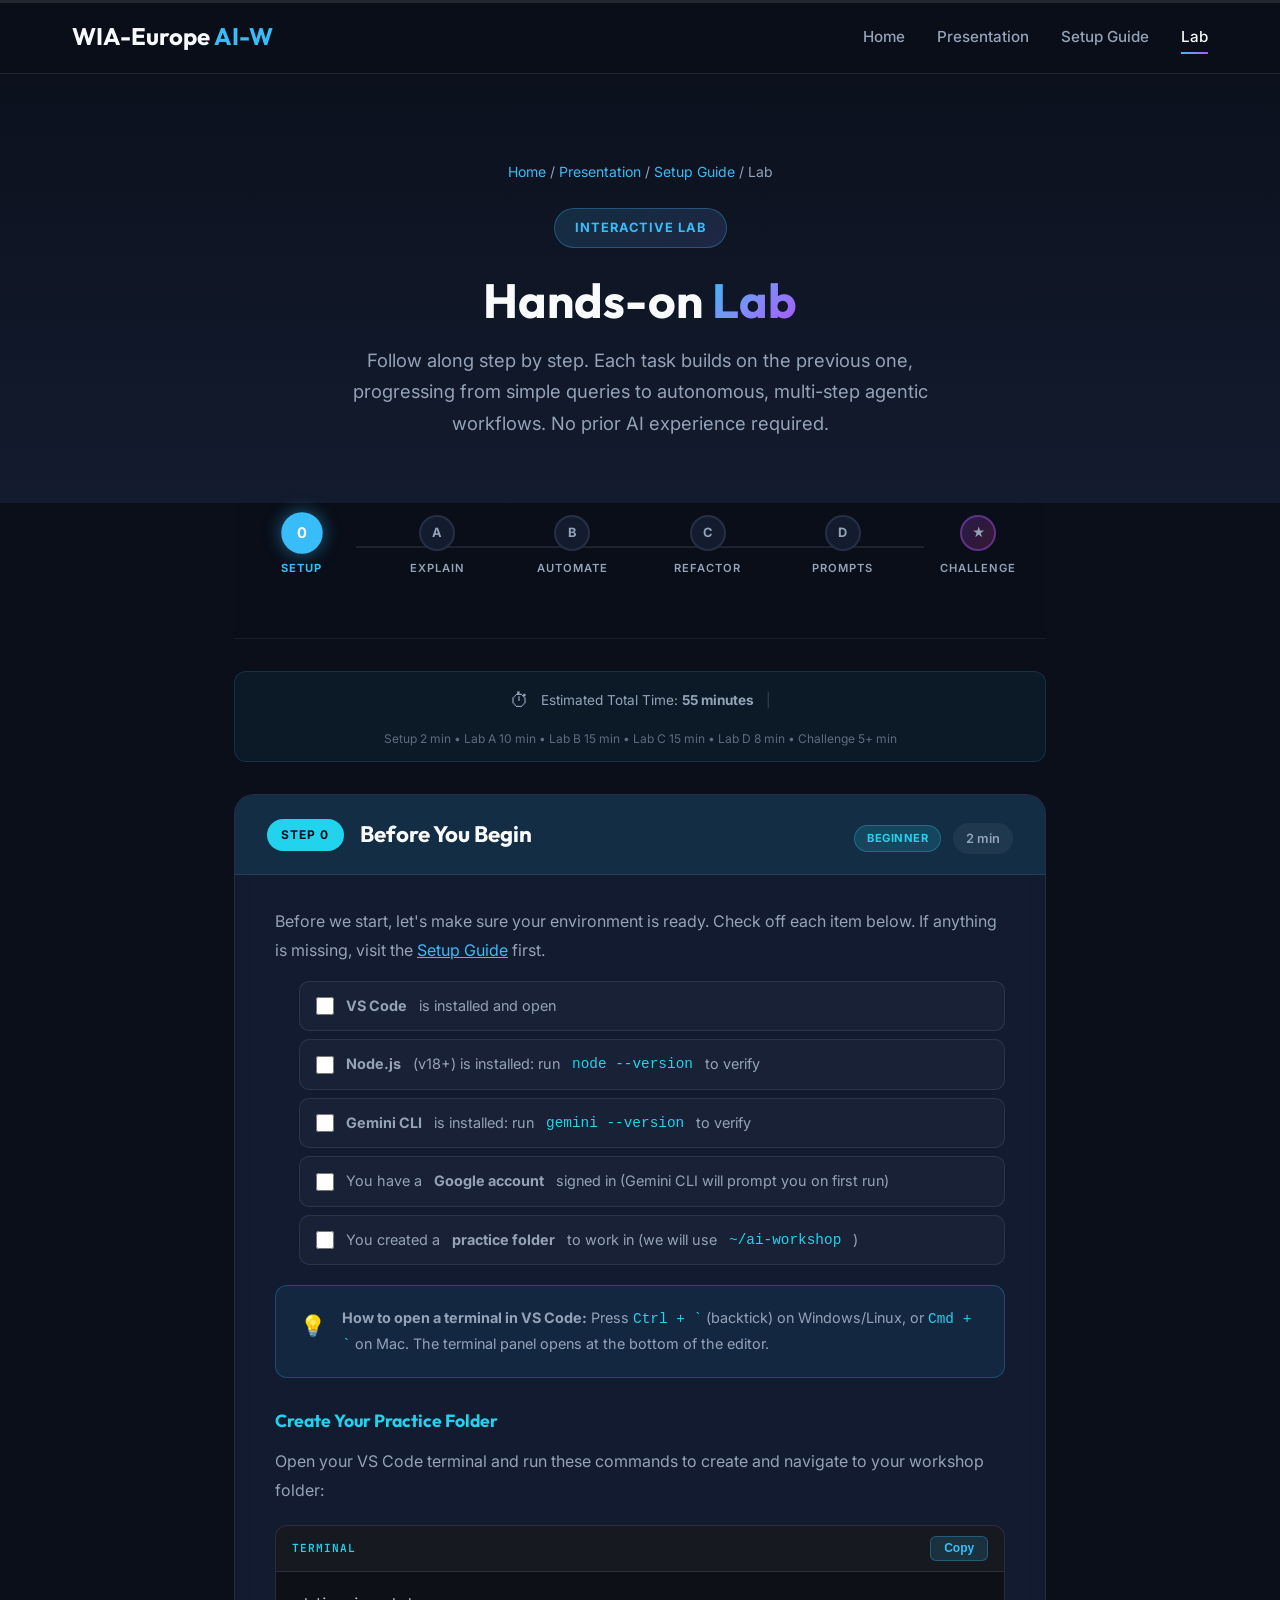
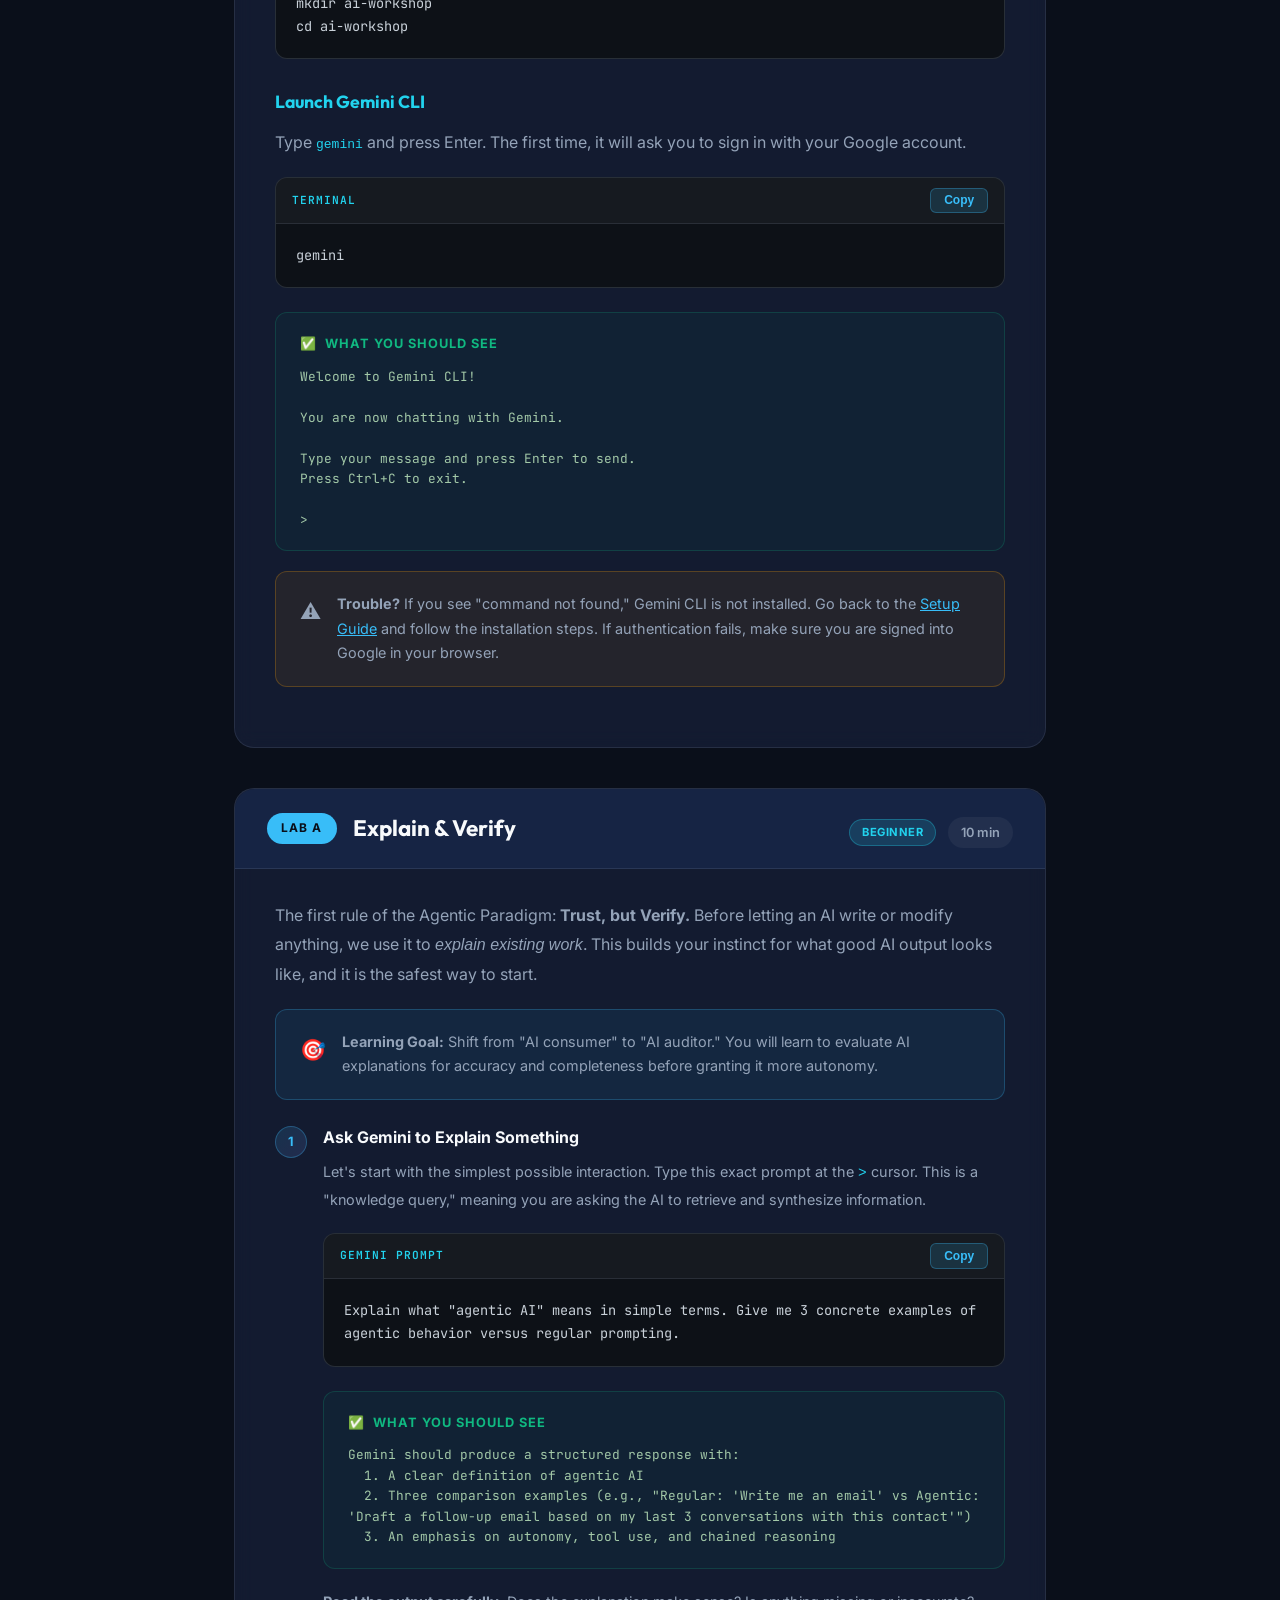
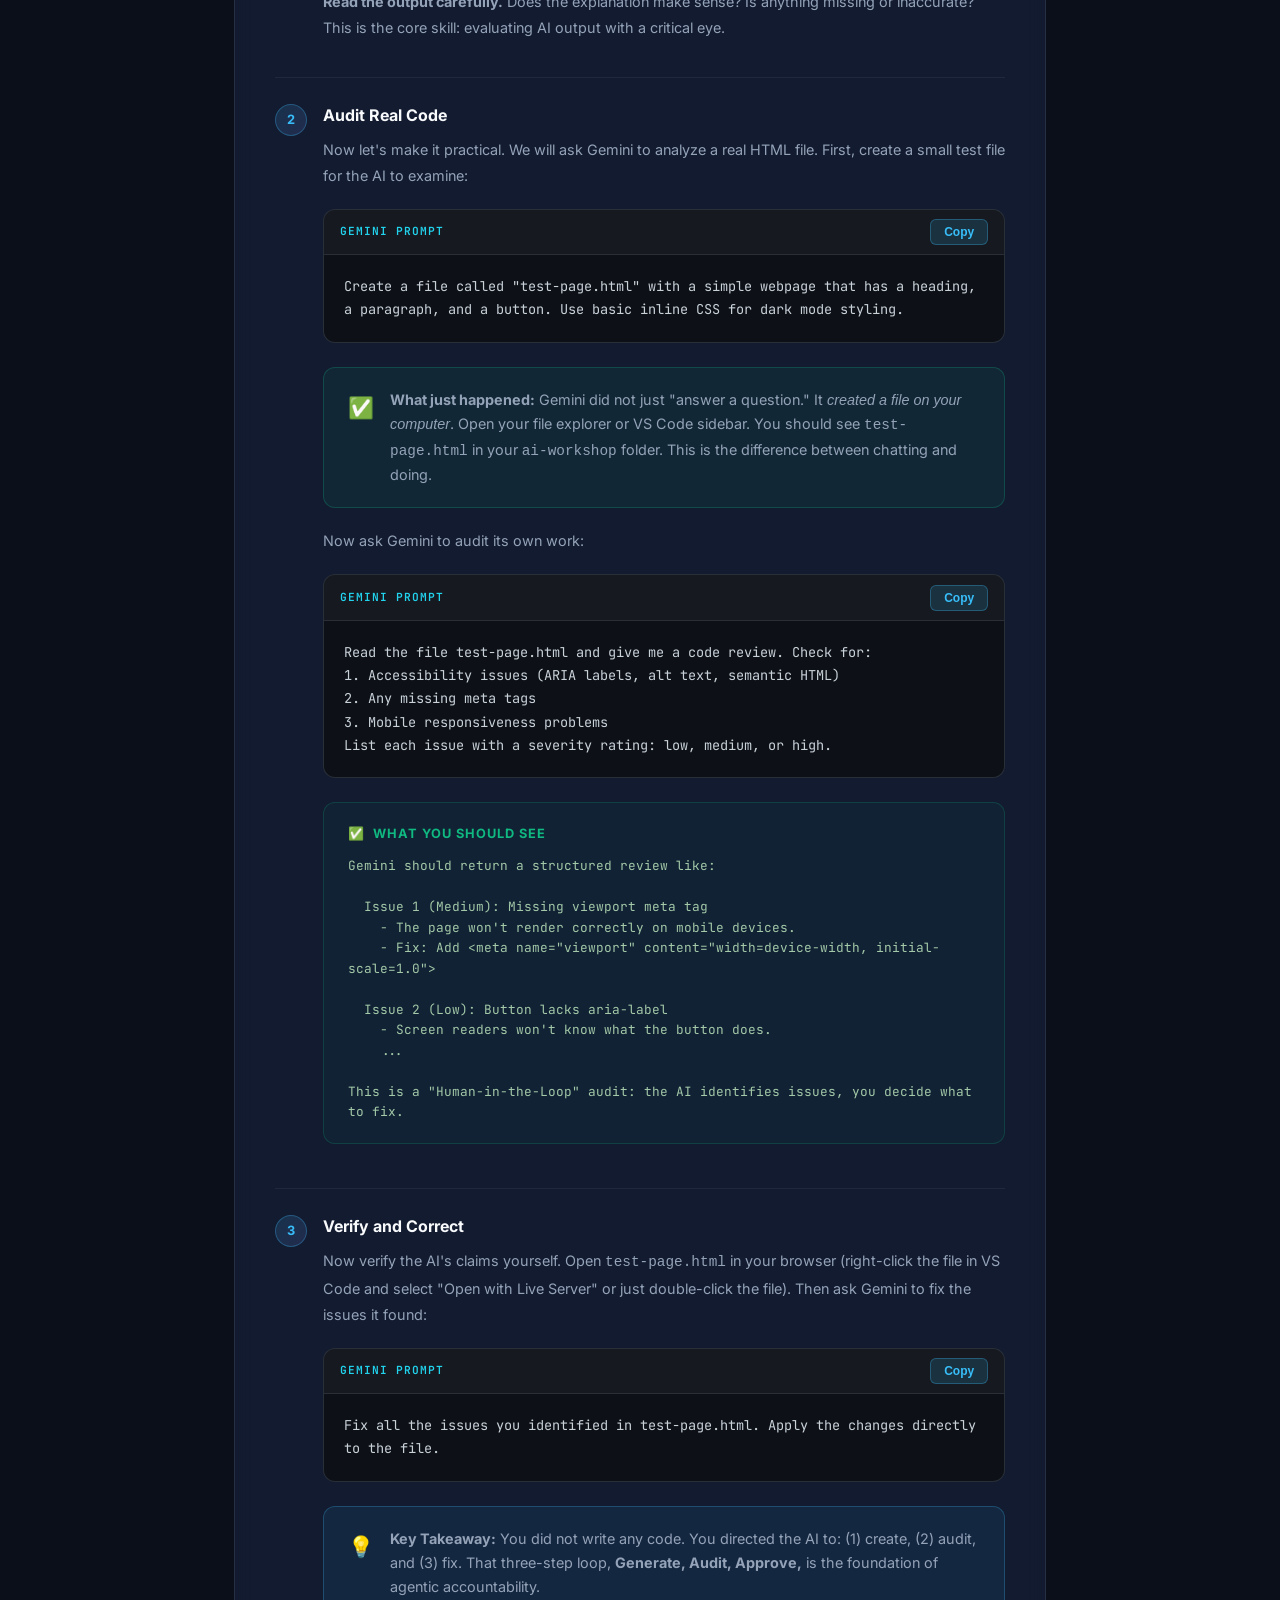
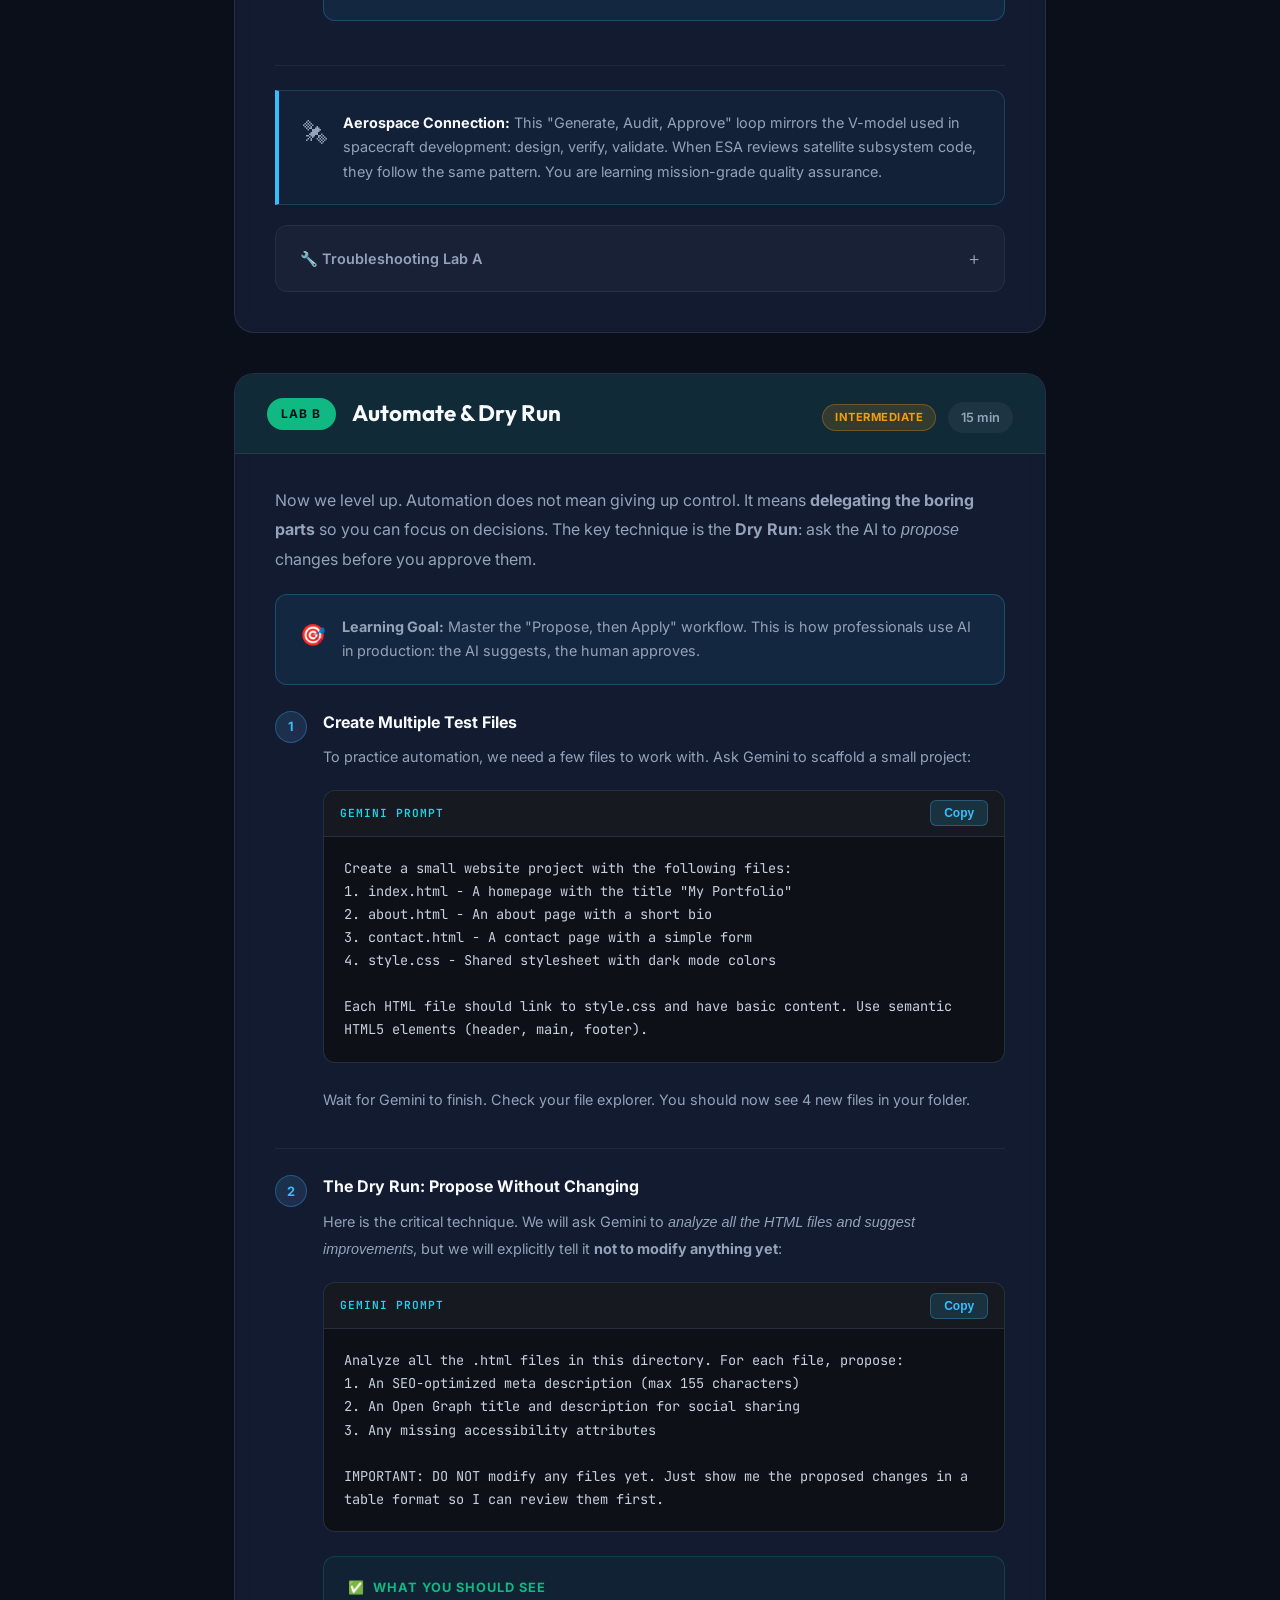
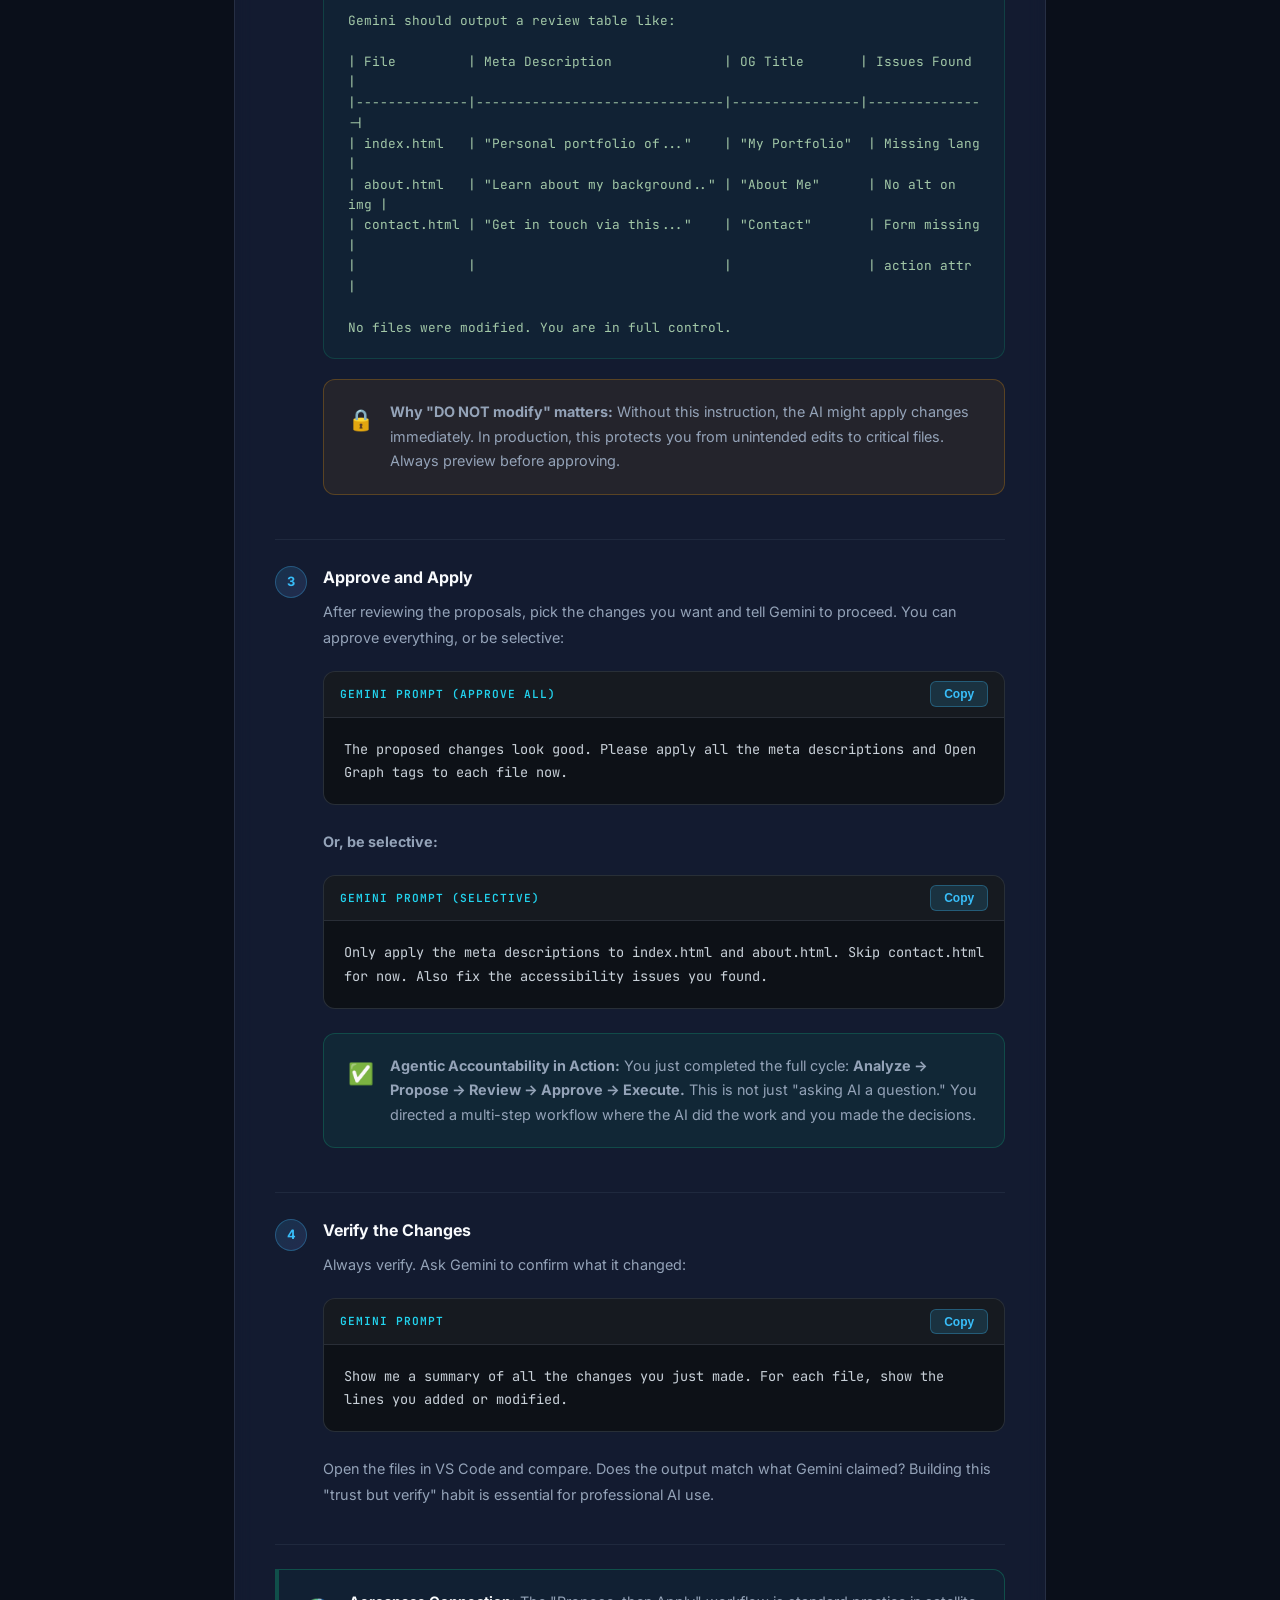
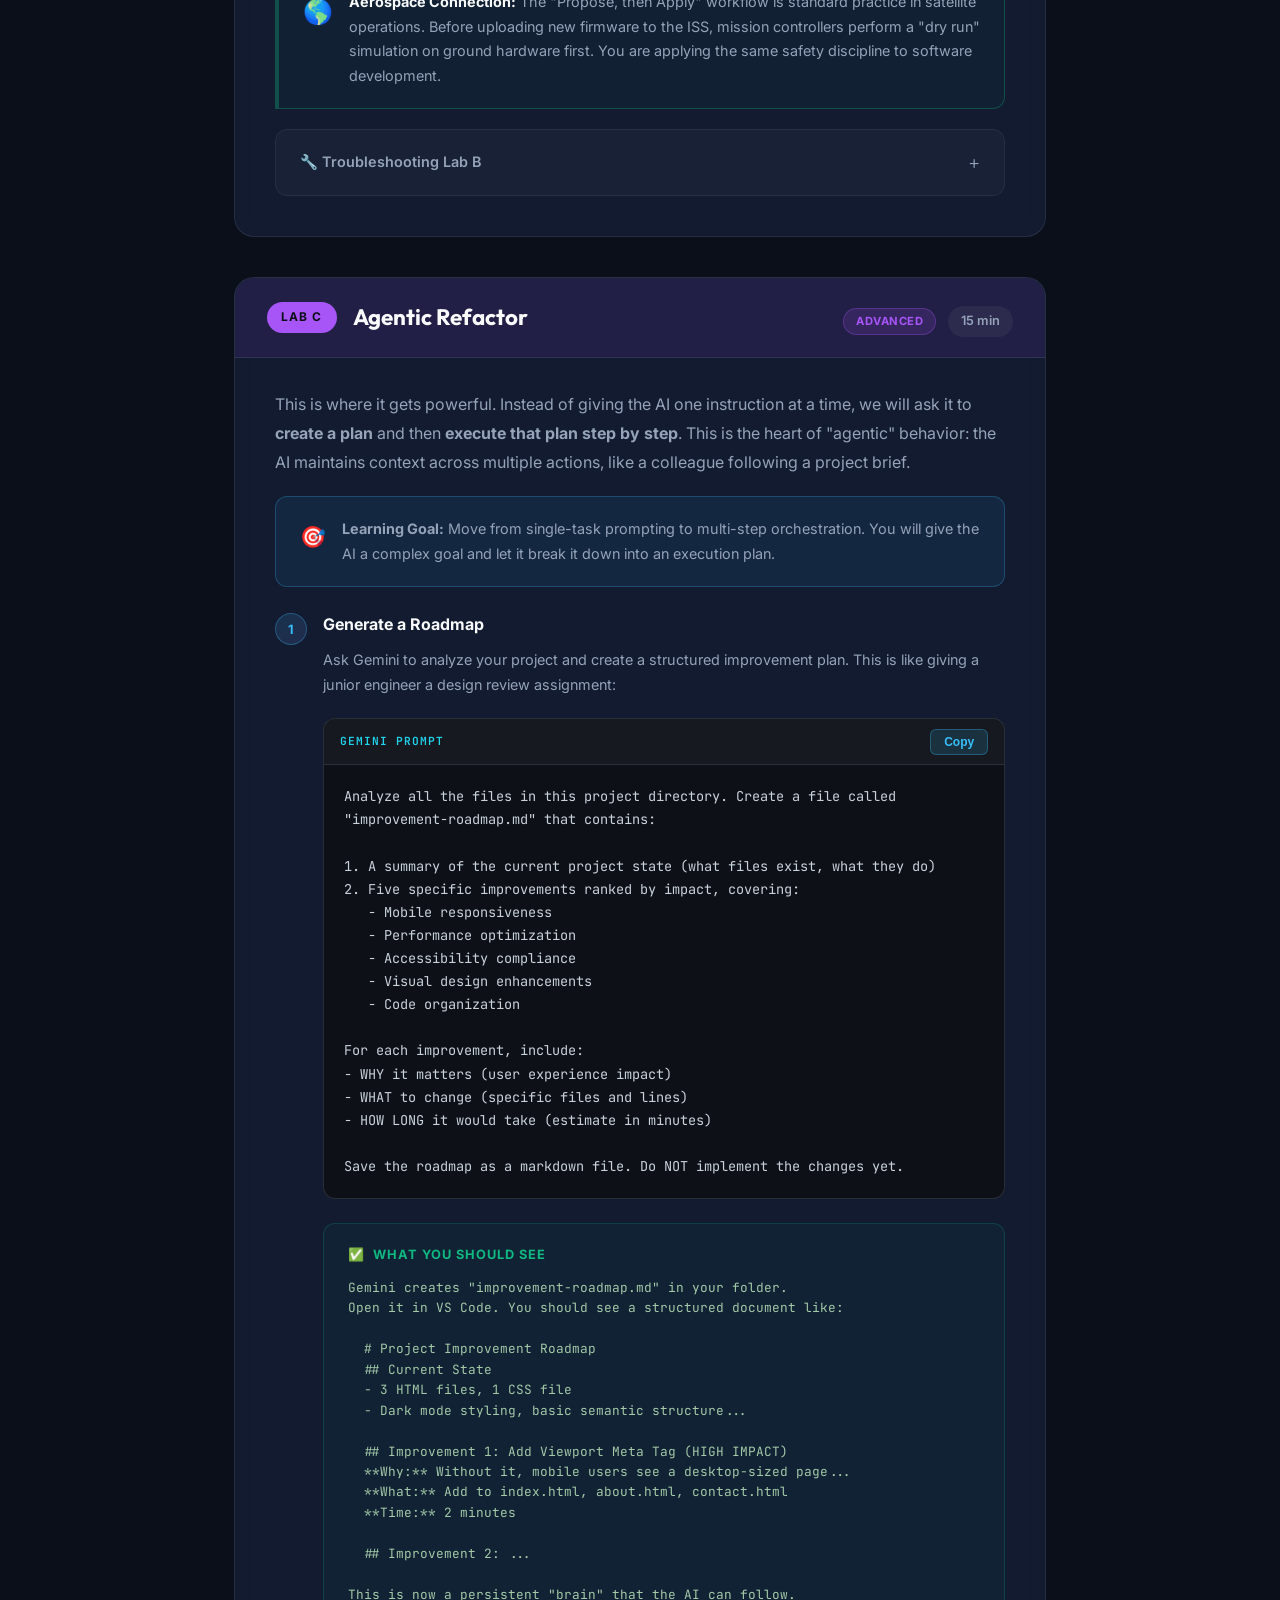
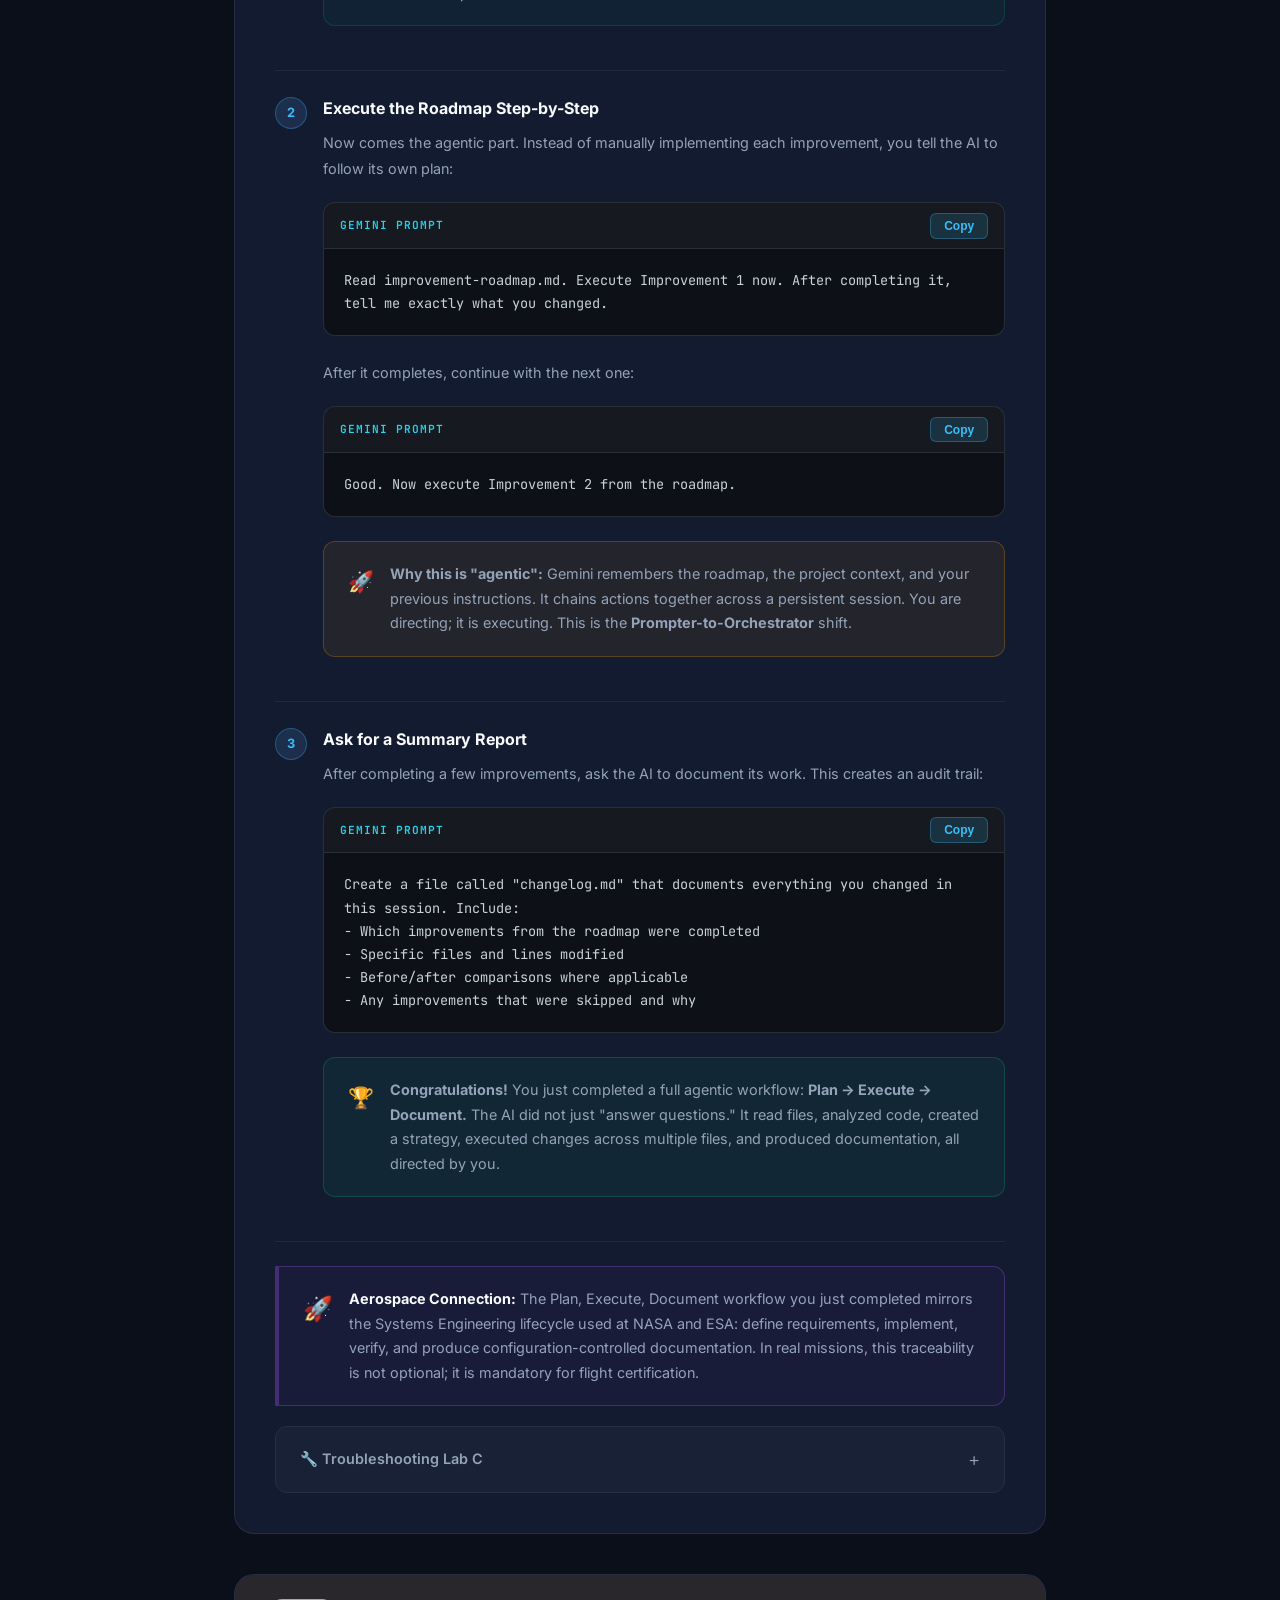
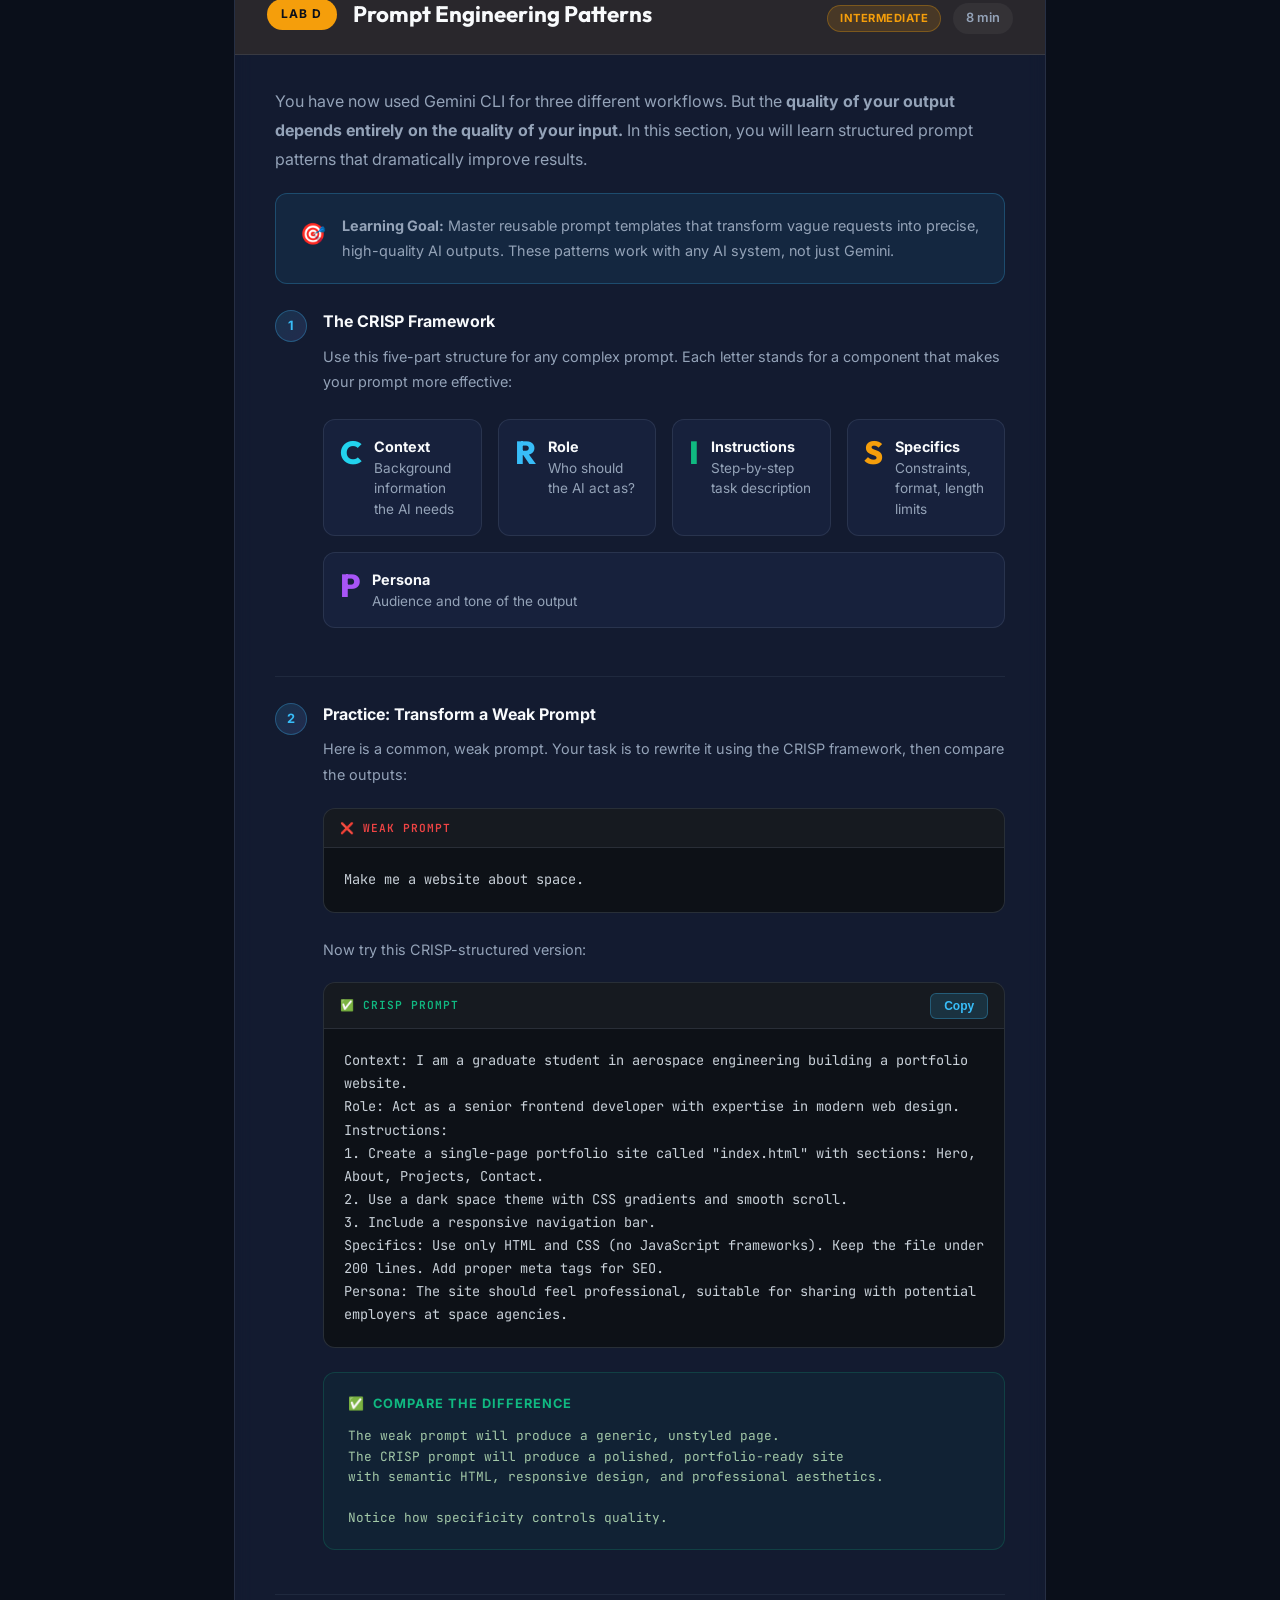
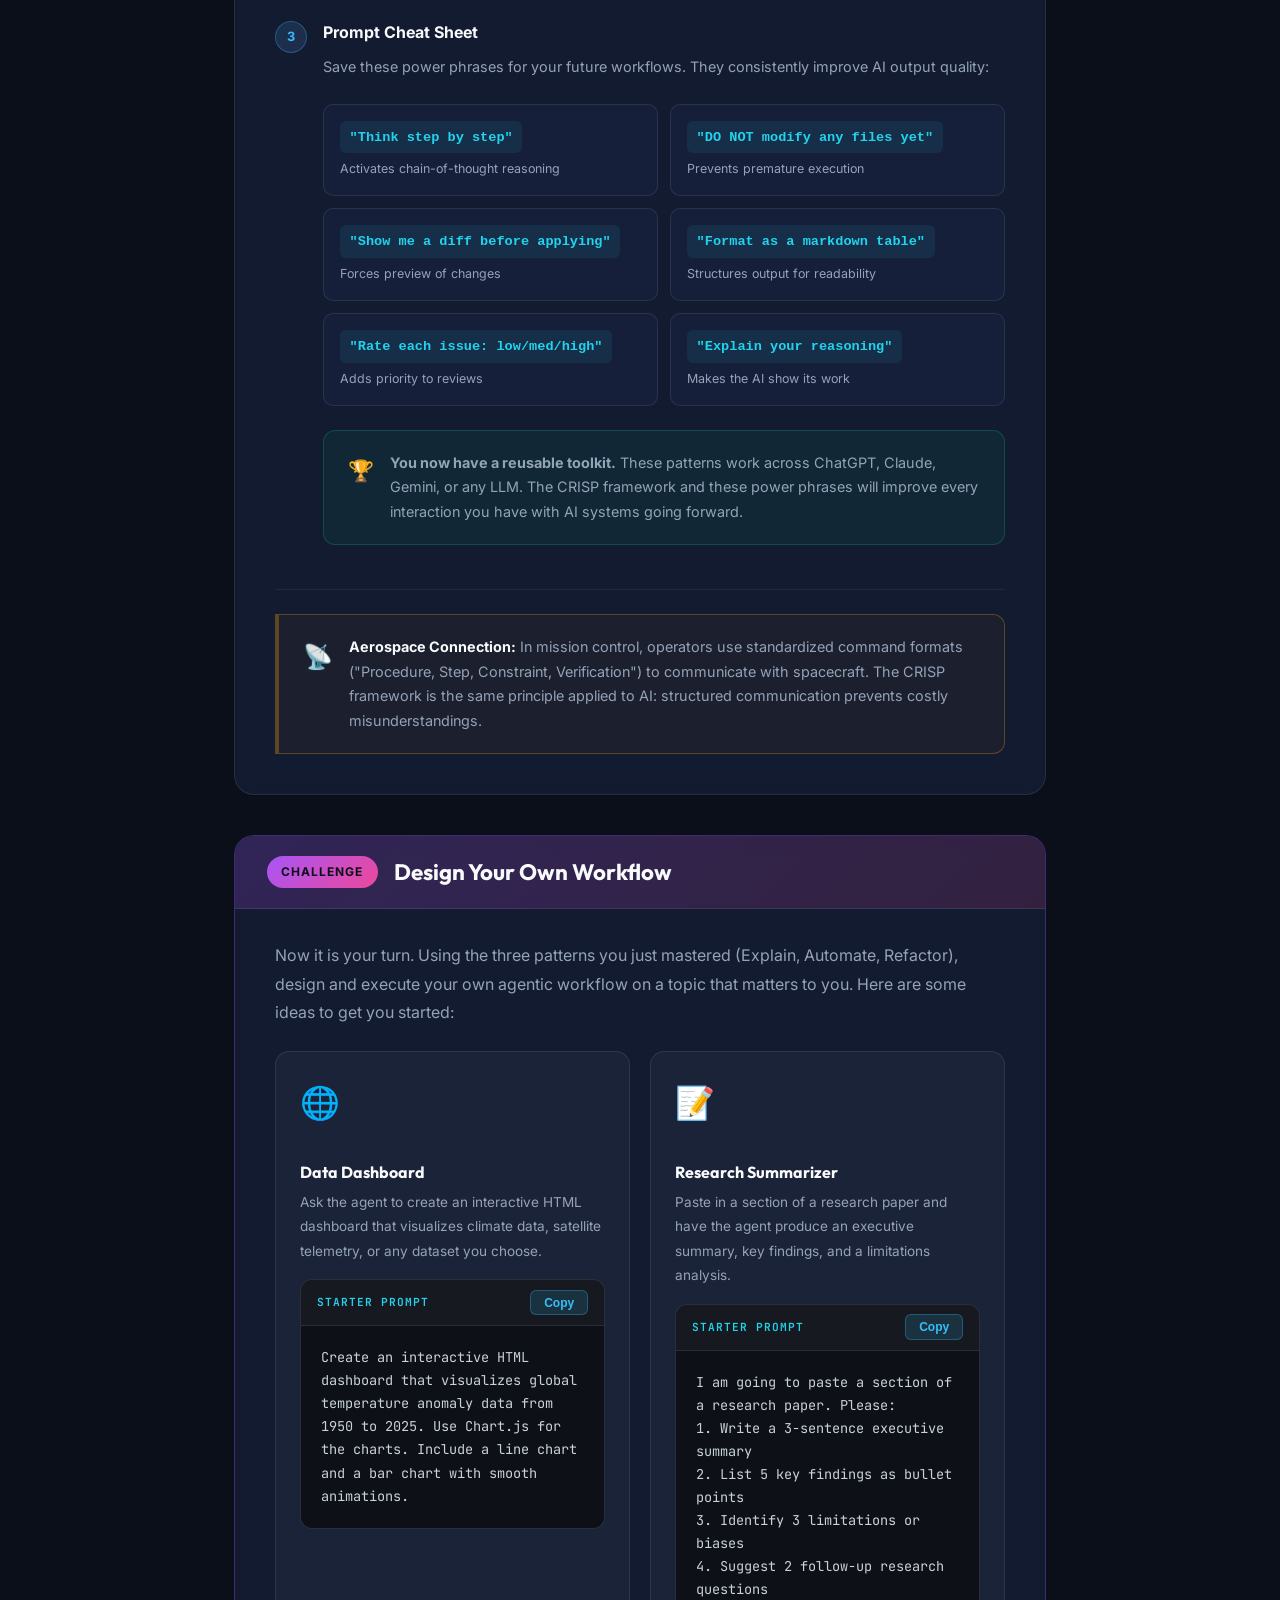
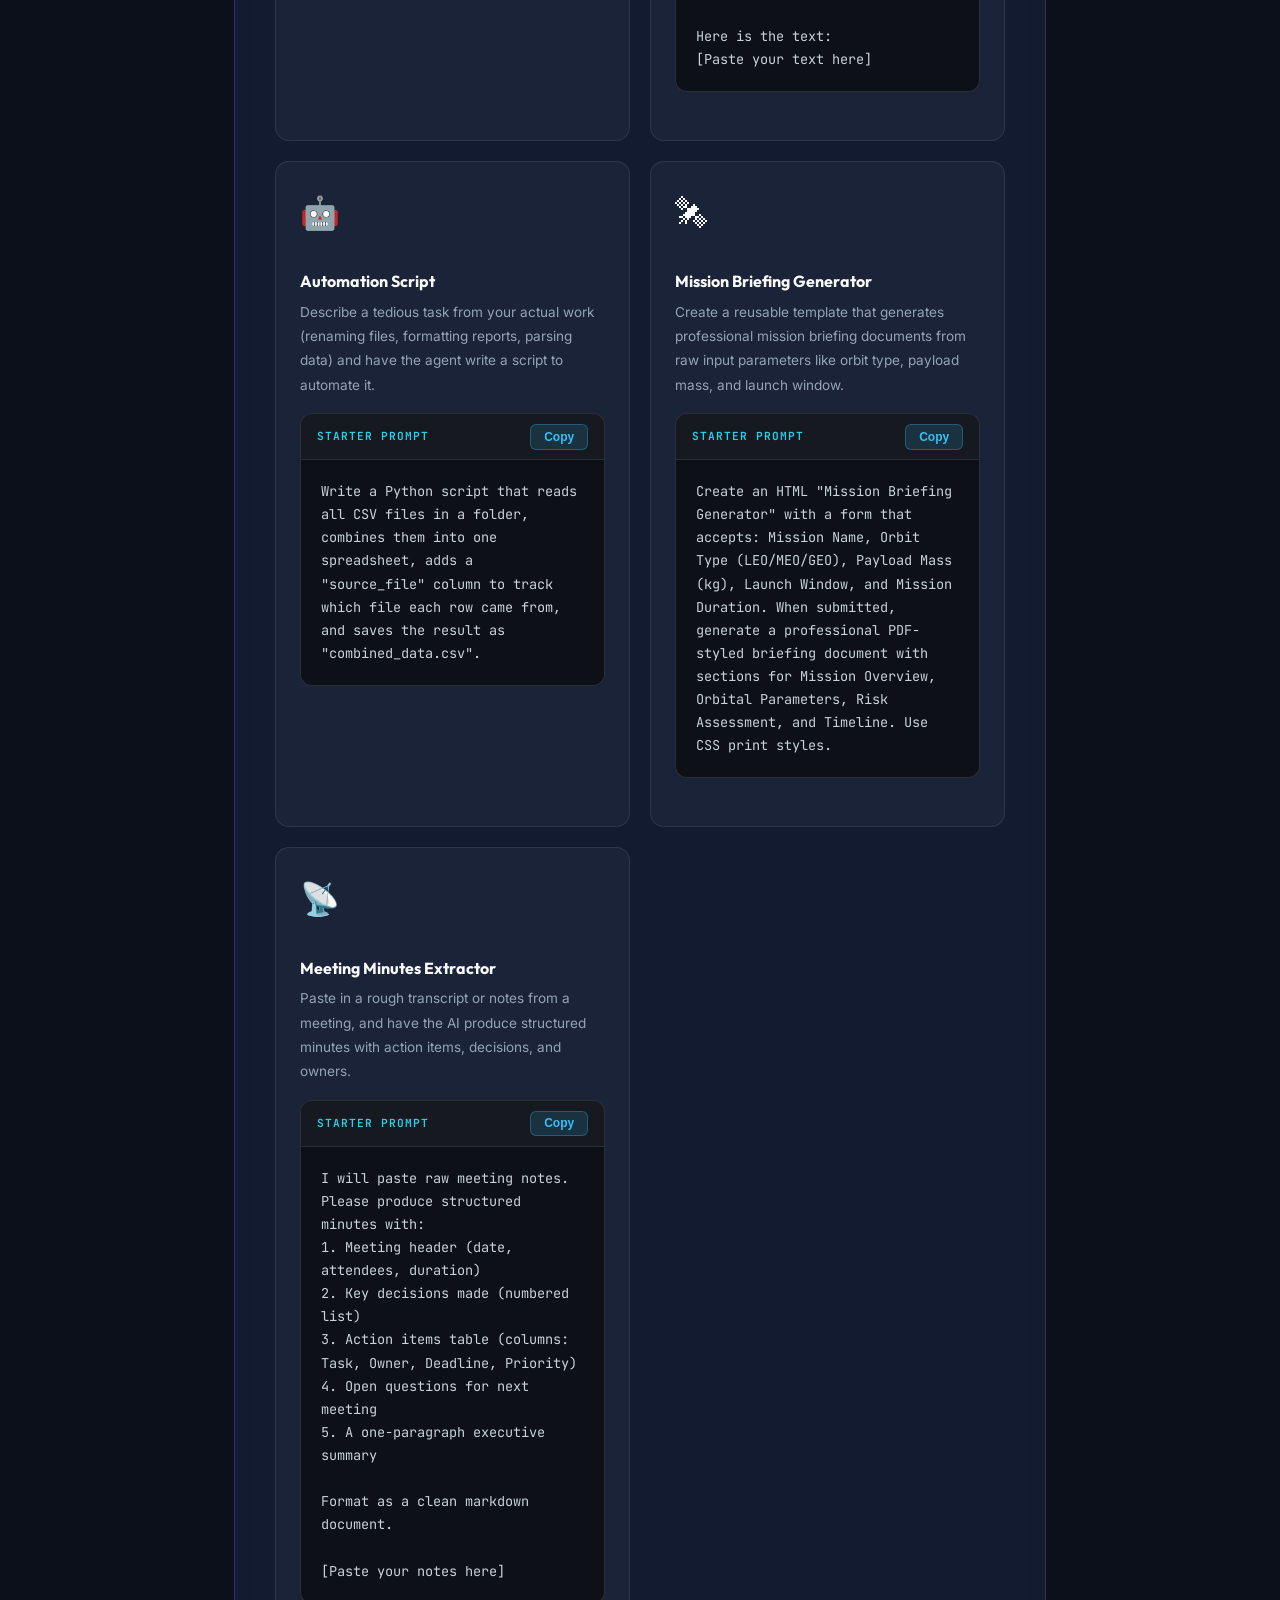
==== commit bb8cecf3: "Wave 2: Presentation toolkit, lab interactivity, and polish - Presentation: keyboard shortcut overla" ====
--- a/lab.html
+++ b/lab.html
@@ -7,12 +7,14 @@
     <meta name="description" content="Follow along with the Gemini CLI hands-on lab. Run your first agentic queries, build multi-step workflows, and generate code autonomously." />
     <meta property="og:title" content="Hands-on Lab | WIA-Europe AI-W Workshop" />
     <meta property="og:description" content="Step-by-step agentic AI lab exercises for the WIA-Europe Symposium 2026." />
+    <link rel="icon" type="image/png" href="assets/favicon.png" />
     <link rel="preconnect" href="https://fonts.googleapis.com" />
     <link rel="preconnect" href="https://fonts.gstatic.com" crossorigin />
     <link href="https://fonts.googleapis.com/css2?family=Inter:wght@300;400;600;700&family=Outfit:wght@400;700&family=JetBrains+Mono:wght@400;600&display=swap" rel="stylesheet" />
     <link rel="stylesheet" href="style.css" />
   </head>
   <body>
+    <a href="#main-content" class="skip-to-content">Skip to Content</a>
     <header>
       <nav class="navbar">
         <div class="logo"><a href="index.html">WIA-Europe <span class="highlight">AI-W</span></a></div>
@@ -28,7 +30,8 @@
       </nav>
     </header>
 
-    <main>
+
+    <main id="main-content">
       <section class="page-hero">
         <div class="breadcrumb"><a href="index.html">Home</a> / <a href="presentation.html">Presentation</a> / <a href="setup.html">Setup Guide</a> / Lab</div>
         <div class="module-badge">Interactive Lab</div>
@@ -38,29 +41,43 @@
 
       <div class="lab-content">
 
-        <!-- Progress Tracker -->
-        <nav class="lab-progress" aria-label="Lab progress">
-          <a href="#prereqs" class="progress-step">
+        <!-- Progress Tracker (Sticky) -->
+        <div class="lab-progress-sticky" id="labProgressSticky">
+        <nav class="lab-progress" aria-label="Lab progress" id="labProgress">
+          <a href="#prereqs" class="progress-step active" data-target="prereqs">
             <div class="progress-dot">0</div>
             <span class="progress-label">Setup</span>
           </a>
-          <a href="#lab-a" class="progress-step">
+          <a href="#lab-a" class="progress-step" data-target="lab-a">
             <div class="progress-dot">A</div>
             <span class="progress-label">Explain</span>
           </a>
-          <a href="#lab-b" class="progress-step">
+          <a href="#lab-b" class="progress-step" data-target="lab-b">
             <div class="progress-dot">B</div>
             <span class="progress-label">Automate</span>
           </a>
-          <a href="#lab-c" class="progress-step">
+          <a href="#lab-c" class="progress-step" data-target="lab-c">
             <div class="progress-dot">C</div>
             <span class="progress-label">Refactor</span>
           </a>
-          <a href="#challenge" class="progress-step">
+          <a href="#lab-d" class="progress-step" data-target="lab-d">
+            <div class="progress-dot">D</div>
+            <span class="progress-label">Prompts</span>
+          </a>
+          <a href="#challenge" class="progress-step" data-target="challenge">
             <div class="progress-dot" style="background: linear-gradient(135deg, rgba(168,85,247,0.2), rgba(236,72,153,0.2)); border-color: rgba(168,85,247,0.4);">&#9733;</div>
             <span class="progress-label">Challenge</span>
           </a>
         </nav>
+        </div>
+
+        <!-- Estimated Total Time -->
+        <div class="lab-time-estimate">
+          <span class="time-icon">&#9201;</span>
+          <span>Estimated Total Time: <strong>55 minutes</strong></span>
+          <span class="time-divider">|</span>
+          <span class="time-detail">Setup 2 min &bull; Lab A 10 min &bull; Lab B 15 min &bull; Lab C 15 min &bull; Lab D 8 min &bull; Challenge 5+ min</span>
+        </div>
 
         <!-- ============================================ -->
         <!-- PREREQS: Before You Begin                    -->
@@ -69,7 +86,7 @@
           <div class="step-header" style="margin: -2.5rem -2.5rem 2rem; border-radius: 20px 20px 0 0; background: rgba(34, 211, 238, 0.1);">
             <span class="step-badge" style="background: var(--accent-cyan);">Step 0</span>
             <h2>Before You Begin</h2>
-            <span class="task-time">2 min</span>
+            <div class="step-meta"><span class="difficulty-badge beginner">Beginner</span><span class="task-time">2 min</span></div>
           </div>
 
           <p>Before we start, let's make sure your environment is ready. Check off each item below. If anything is missing, visit the <a href="setup.html" class="text-link">Setup Guide</a> first.</p>
@@ -147,7 +164,7 @@
           <div class="step-header" style="margin: -2.5rem -2.5rem 2rem; border-radius: 20px 20px 0 0; background: rgba(59, 130, 246, 0.1);">
             <span class="step-badge" style="background: var(--accent-primary);">Lab A</span>
             <h2>Explain &amp; Verify</h2>
-            <span class="task-time">10 min</span>
+            <div class="step-meta"><span class="difficulty-badge beginner">Beginner</span><span class="task-time">10 min</span></div>
           </div>
 
           <p>The first rule of the Agentic Paradigm: <strong>Trust, but Verify.</strong> Before letting an AI write or modify anything, we use it to <em>explain existing work</em>. This builds your instinct for what good AI output looks like, and it is the safest way to start.</p>
@@ -260,6 +277,24 @@
               </div>
             </div>
           </div>
+
+          <!-- Aerospace Sidebar -->
+          <div class="aerospace-callout">
+            <div class="aerospace-callout-icon">&#128752;</div>
+            <div>
+              <strong>Aerospace Connection:</strong> This "Generate, Audit, Approve" loop mirrors the V-model used in spacecraft development: design, verify, validate. When ESA reviews satellite subsystem code, they follow the same pattern. You are learning mission-grade quality assurance.
+            </div>
+          </div>
+
+          <!-- Troubleshooting Accordion -->
+          <details class="troubleshoot-accordion">
+            <summary>&#128295; Troubleshooting Lab A</summary>
+            <div class="troubleshoot-content">
+              <p><strong>"Gemini did not create the file"</strong> &mdash; Make sure you are in the correct directory (<code>ai-workshop</code>). Gemini creates files relative to where you launched it.</p>
+              <p><strong>"The code review seems incomplete"</strong> &mdash; Try being more specific: add "Check WCAG 2.1 AA compliance" to your review prompt for deeper analysis.</p>
+              <p><strong>"My file looks different from the example"</strong> &mdash; That is expected! AI output varies between sessions. Focus on the structure (did it find real issues?), not exact wording.</p>
+            </div>
+          </details>
         </div>
 
         <!-- ============================================ -->
@@ -269,7 +304,7 @@
           <div class="step-header" style="margin: -2.5rem -2.5rem 2rem; border-radius: 20px 20px 0 0; background: rgba(16, 185, 129, 0.1);">
             <span class="step-badge" style="background: var(--success-color);">Lab B</span>
             <h2>Automate &amp; Dry Run</h2>
-            <span class="task-time">15 min</span>
+            <div class="step-meta"><span class="difficulty-badge intermediate">Intermediate</span><span class="task-time">15 min</span></div>
           </div>
 
           <p>Now we level up. Automation does not mean giving up control. It means <strong>delegating the boring parts</strong> so you can focus on decisions. The key technique is the <strong>Dry Run</strong>: ask the AI to <em>propose</em> changes before you approve them.</p>
@@ -397,6 +432,24 @@
               <p>Open the files in VS Code and compare. Does the output match what Gemini claimed? Building this "trust but verify" habit is essential for professional AI use.</p>
             </div>
           </div>
+
+          <!-- Aerospace Sidebar -->
+          <div class="aerospace-callout" style="border-color: rgba(16, 185, 129, 0.3); background: rgba(16, 185, 129, 0.04);">
+            <div class="aerospace-callout-icon">&#127758;</div>
+            <div>
+              <strong>Aerospace Connection:</strong> The "Propose, then Apply" workflow is standard practice in satellite operations. Before uploading new firmware to the ISS, mission controllers perform a "dry run" simulation on ground hardware first. You are applying the same safety discipline to software development.
+            </div>
+          </div>
+
+          <!-- Troubleshooting Accordion -->
+          <details class="troubleshoot-accordion">
+            <summary>&#128295; Troubleshooting Lab B</summary>
+            <div class="troubleshoot-content">
+              <p><strong>"Gemini modified files despite my DO NOT instruction"</strong> &mdash; The AI sometimes misinterprets constraints. If this happens, use <code>Ctrl+Z</code> in VS Code to undo, and rephrase your constraint more firmly: "LIST the proposed changes only. Do NOT edit any files."</p>
+              <p><strong>"The table output looks messy"</strong> &mdash; Try adding "Format your response as a clean markdown table" to get more structured output.</p>
+              <p><strong>"Only 2 files were created instead of 4"</strong> &mdash; Sometimes Gemini batches file creation. Simply ask: "Please create the remaining files from my previous request."</p>
+            </div>
+          </details>
         </div>
 
         <!-- ============================================ -->
@@ -406,7 +459,7 @@
           <div class="step-header" style="margin: -2.5rem -2.5rem 2rem; border-radius: 20px 20px 0 0; background: rgba(168, 85, 247, 0.1);">
             <span class="step-badge" style="background: var(--accent-tertiary);">Lab C</span>
             <h2>Agentic Refactor</h2>
-            <span class="task-time">15 min</span>
+            <div class="step-meta"><span class="difficulty-badge advanced">Advanced</span><span class="task-time">15 min</span></div>
           </div>
 
           <p>This is where it gets powerful. Instead of giving the AI one instruction at a time, we will ask it to <strong>create a plan</strong> and then <strong>execute that plan step by step</strong>. This is the heart of "agentic" behavior: the AI maintains context across multiple actions, like a colleague following a project brief.</p>
@@ -527,6 +580,152 @@
               </div>
             </div>
           </div>
+
+          <!-- Aerospace Sidebar -->
+          <div class="aerospace-callout" style="border-color: rgba(168, 85, 247, 0.3); background: rgba(168, 85, 247, 0.04);">
+            <div class="aerospace-callout-icon">&#128640;</div>
+            <div>
+              <strong>Aerospace Connection:</strong> The Plan, Execute, Document workflow you just completed mirrors the Systems Engineering lifecycle used at NASA and ESA: define requirements, implement, verify, and produce configuration-controlled documentation. In real missions, this traceability is not optional; it is mandatory for flight certification.
+            </div>
+          </div>
+
+          <!-- Troubleshooting Accordion -->
+          <details class="troubleshoot-accordion">
+            <summary>&#128295; Troubleshooting Lab C</summary>
+            <div class="troubleshoot-content">
+              <p><strong>"The roadmap file was not created"</strong> &mdash; Gemini may have displayed the roadmap in the terminal instead. Ask: "Save that roadmap as a file called improvement-roadmap.md"</p>
+              <p><strong>"The AI lost context between improvements"</strong> &mdash; Long conversations can cause context drift. Remind it: "Refer back to improvement-roadmap.md for context before proceeding."</p>
+              <p><strong>"Changes broke existing functionality"</strong> &mdash; This is normal in iterative development! Ask Gemini: "Undo the last change and try a different approach that preserves the existing navigation."</p>
+            </div>
+          </details>
+        </div>
+
+        <!-- ============================================ -->
+        <!-- LAB D: Prompt Engineering Patterns           -->
+        <!-- ============================================ -->
+        <div class="lab-task" id="lab-d">
+          <div class="step-header" style="margin: -2.5rem -2.5rem 2rem; border-radius: 20px 20px 0 0; background: rgba(245, 158, 11, 0.1);">
+            <span class="step-badge" style="background: var(--warning-color);">Lab D</span>
+            <h2>Prompt Engineering Patterns</h2>
+            <div class="step-meta"><span class="difficulty-badge intermediate">Intermediate</span><span class="task-time">8 min</span></div>
+          </div>
+
+          <p>You have now used Gemini CLI for three different workflows. But the <strong>quality of your output depends entirely on the quality of your input.</strong> In this section, you will learn structured prompt patterns that dramatically improve results.</p>
+
+          <div class="info-callout">
+            <span>&#127919;</span>
+            <div><strong>Learning Goal:</strong> Master reusable prompt templates that transform vague requests into precise, high-quality AI outputs. These patterns work with any AI system, not just Gemini.</div>
+          </div>
+
+          <!-- Sub-step D.1 -->
+          <div class="sub-step">
+            <div class="sub-step-number">1</div>
+            <div class="sub-step-content">
+              <h4>The CRISP Framework</h4>
+              <p>Use this five-part structure for any complex prompt. Each letter stands for a component that makes your prompt more effective:</p>
+
+              <div class="prompt-framework">
+                <div class="framework-item"><span class="framework-letter" style="color: var(--accent-cyan);">C</span><div><strong>Context</strong><br/>Background information the AI needs</div></div>
+                <div class="framework-item"><span class="framework-letter" style="color: var(--accent-primary);">R</span><div><strong>Role</strong><br/>Who should the AI act as?</div></div>
+                <div class="framework-item"><span class="framework-letter" style="color: var(--success-color);">I</span><div><strong>Instructions</strong><br/>Step-by-step task description</div></div>
+                <div class="framework-item"><span class="framework-letter" style="color: var(--warning-color);">S</span><div><strong>Specifics</strong><br/>Constraints, format, length limits</div></div>
+                <div class="framework-item"><span class="framework-letter" style="color: var(--accent-tertiary);">P</span><div><strong>Persona</strong><br/>Audience and tone of the output</div></div>
+              </div>
+            </div>
+          </div>
+
+          <!-- Sub-step D.2 -->
+          <div class="sub-step">
+            <div class="sub-step-number">2</div>
+            <div class="sub-step-content">
+              <h4>Practice: Transform a Weak Prompt</h4>
+              <p>Here is a common, weak prompt. Your task is to rewrite it using the CRISP framework, then compare the outputs:</p>
+
+              <div class="code-block">
+                <div class="code-header">
+                  <span class="code-lang" style="color: var(--error-color);">&#10060; Weak Prompt</span>
+                </div>
+                <div class="code-content">Make me a website about space.</div>
+              </div>
+
+              <p style="margin-top: 1rem;">Now try this CRISP-structured version:</p>
+
+              <div class="code-block">
+                <div class="code-header">
+                  <span class="code-lang" style="color: var(--success-color);">&#9989; CRISP Prompt</span>
+                  <button class="copy-btn" onclick="copyCode(this)" aria-label="Copy to clipboard">Copy</button>
+                </div>
+                <div class="code-content">Context: I am a graduate student in aerospace engineering building a portfolio website.
+Role: Act as a senior frontend developer with expertise in modern web design.
+Instructions:
+1. Create a single-page portfolio site called "index.html" with sections: Hero, About, Projects, Contact.
+2. Use a dark space theme with CSS gradients and smooth scroll.
+3. Include a responsive navigation bar.
+Specifics: Use only HTML and CSS (no JavaScript frameworks). Keep the file under 200 lines. Add proper meta tags for SEO.
+Persona: The site should feel professional, suitable for sharing with potential employers at space agencies.</div>
+              </div>
+
+              <div class="expected-output">
+                <div class="expected-output-header">
+                  <span>&#9989;</span> Compare the Difference
+                </div>
+                <pre>The weak prompt will produce a generic, unstyled page.
+The CRISP prompt will produce a polished, portfolio-ready site
+with semantic HTML, responsive design, and professional aesthetics.
+
+Notice how specificity controls quality.</pre>
+              </div>
+            </div>
+          </div>
+
+          <!-- Sub-step D.3 -->
+          <div class="sub-step">
+            <div class="sub-step-number">3</div>
+            <div class="sub-step-content">
+              <h4>Prompt Cheat Sheet</h4>
+              <p>Save these power phrases for your future workflows. They consistently improve AI output quality:</p>
+
+              <div class="cheat-sheet-grid">
+                <div class="cheat-item">
+                  <code>"Think step by step"</code>
+                  <span>Activates chain-of-thought reasoning</span>
+                </div>
+                <div class="cheat-item">
+                  <code>"DO NOT modify any files yet"</code>
+                  <span>Prevents premature execution</span>
+                </div>
+                <div class="cheat-item">
+                  <code>"Show me a diff before applying"</code>
+                  <span>Forces preview of changes</span>
+                </div>
+                <div class="cheat-item">
+                  <code>"Format as a markdown table"</code>
+                  <span>Structures output for readability</span>
+                </div>
+                <div class="cheat-item">
+                  <code>"Rate each issue: low/med/high"</code>
+                  <span>Adds priority to reviews</span>
+                </div>
+                <div class="cheat-item">
+                  <code>"Explain your reasoning"</code>
+                  <span>Makes the AI show its work</span>
+                </div>
+              </div>
+
+              <div class="success-callout">
+                <span>&#127942;</span>
+                <div><strong>You now have a reusable toolkit.</strong> These patterns work across ChatGPT, Claude, Gemini, or any LLM. The CRISP framework and these power phrases will improve every interaction you have with AI systems going forward.</div>
+              </div>
+            </div>
+          </div>
+
+          <!-- Aerospace Sidebar -->
+          <div class="aerospace-callout" style="border-color: rgba(245, 158, 11, 0.3); background: rgba(245, 158, 11, 0.04);">
+            <div class="aerospace-callout-icon">&#128225;</div>
+            <div>
+              <strong>Aerospace Connection:</strong> In mission control, operators use standardized command formats ("Procedure, Step, Constraint, Verification") to communicate with spacecraft. The CRISP framework is the same principle applied to AI: structured communication prevents costly misunderstandings.
+            </div>
+          </div>
         </div>
 
         <!-- ============================================ -->
@@ -582,6 +781,39 @@
                   <button class="copy-btn" onclick="copyCode(this)" aria-label="Copy to clipboard">Copy</button>
                 </div>
                 <div class="code-content">Write a Python script that reads all CSV files in a folder, combines them into one spreadsheet, adds a "source_file" column to track which file each row came from, and saves the result as "combined_data.csv".</div>
+              </div>
+            </div>
+            <div class="challenge-card">
+              <div class="icon">&#128752;</div>
+              <h3>Mission Briefing Generator</h3>
+              <p>Create a reusable template that generates professional mission briefing documents from raw input parameters like orbit type, payload mass, and launch window.</p>
+              <div class="code-block" style="margin-top: 1rem;">
+                <div class="code-header">
+                  <span class="code-lang">Starter Prompt</span>
+                  <button class="copy-btn" onclick="copyCode(this)" aria-label="Copy to clipboard">Copy</button>
+                </div>
+                <div class="code-content">Create an HTML "Mission Briefing Generator" with a form that accepts: Mission Name, Orbit Type (LEO/MEO/GEO), Payload Mass (kg), Launch Window, and Mission Duration. When submitted, generate a professional PDF-styled briefing document with sections for Mission Overview, Orbital Parameters, Risk Assessment, and Timeline. Use CSS print styles.</div>
+              </div>
+            </div>
+            <div class="challenge-card">
+              <div class="icon">&#128225;</div>
+              <h3>Meeting Minutes Extractor</h3>
+              <p>Paste in a rough transcript or notes from a meeting, and have the AI produce structured minutes with action items, decisions, and owners.</p>
+              <div class="code-block" style="margin-top: 1rem;">
+                <div class="code-header">
+                  <span class="code-lang">Starter Prompt</span>
+                  <button class="copy-btn" onclick="copyCode(this)" aria-label="Copy to clipboard">Copy</button>
+                </div>
+                <div class="code-content">I will paste raw meeting notes. Please produce structured minutes with:
+1. Meeting header (date, attendees, duration)
+2. Key decisions made (numbered list)
+3. Action items table (columns: Task, Owner, Deadline, Priority)
+4. Open questions for next meeting
+5. A one-paragraph executive summary
+
+Format as a clean markdown document.
+
+[Paste your notes here]</div>
               </div>
             </div>
           </div>
@@ -614,6 +846,7 @@
               <li style="padding: 0.5rem 0; color: var(--text-secondary);">&#9989; <strong>Lab A:</strong> Used AI to explain and audit code (Human-in-the-Loop)</li>
               <li style="padding: 0.5rem 0; color: var(--text-secondary);">&#9989; <strong>Lab B:</strong> Automated repetitive tasks with a Dry Run workflow</li>
               <li style="padding: 0.5rem 0; color: var(--text-secondary);">&#9989; <strong>Lab C:</strong> Orchestrated a multi-step refactoring roadmap</li>
+              <li style="padding: 0.5rem 0; color: var(--text-secondary);">&#9989; <strong>Lab D:</strong> Mastered prompt engineering with the CRISP framework</li>
               <li style="padding: 0.5rem 0; color: var(--text-secondary);">&#9733; <strong>Challenge:</strong> Designed your own agentic workflow</li>
             </ul>
             <p style="margin-bottom: 1.5rem;">You are no longer just a "prompter." You are a <strong>director</strong> of AI systems. Take this skill into your career, your research, and your teams.</p>
@@ -667,6 +900,11 @@
       </div>
     </footer>
 
+    <!-- Back to Top Button -->
+    <button id="backToTop" class="back-to-top" aria-label="Back to top" onclick="window.scrollTo({top:0, behavior:'smooth'})">
+      &#8593;
+    </button>
+
     <script src="script.js"></script>
     <script>
       // Copy-to-clipboard for code blocks
@@ -674,7 +912,7 @@
         const codeContent = btn.closest('.code-block').querySelector('.code-content');
         const text = codeContent.textContent;
         navigator.clipboard.writeText(text).then(() => {
-          btn.textContent = 'Copied!';
+          btn.textContent = '✓ Copied!';
           btn.classList.add('copied');
           setTimeout(() => {
             btn.textContent = 'Copy';
@@ -683,12 +921,144 @@
         });
       }
 
-      // Prerequisite checklist toggle
+      // Prerequisite checklist toggle with localStorage persistence
       function toggleCheck(li) {
         const cb = li.querySelector('input[type="checkbox"]');
         cb.checked = !cb.checked;
         li.classList.toggle('checked', cb.checked);
+        saveCheckboxState();
       }
+
+      // === localStorage Persistence for Checkboxes ===
+      function saveCheckboxState() {
+        const checkboxes = document.querySelectorAll('.prereq-checklist input[type="checkbox"]');
+        const states = Array.from(checkboxes).map(cb => cb.checked);
+        try { localStorage.setItem('wiaeaiw-prereqs', JSON.stringify(states)); } catch(e) {}
+      }
+
+      function loadCheckboxState() {
+        try {
+          const saved = localStorage.getItem('wiaeaiw-prereqs');
+          if (!saved) return;
+          const states = JSON.parse(saved);
+          const checkboxes = document.querySelectorAll('.prereq-checklist input[type="checkbox"]');
+          checkboxes.forEach((cb, i) => {
+            if (states[i]) {
+              cb.checked = true;
+              cb.closest('li').classList.add('checked');
+            }
+          });
+        } catch(e) {}
+      }
+      loadCheckboxState();
+
+      // Interactive Progress Tracker: highlights current section on scroll
+      (function() {
+        const progressSteps = document.querySelectorAll('#labProgress .progress-step');
+        const sections = [];
+        progressSteps.forEach(step => {
+          const targetId = step.getAttribute('data-target');
+          if (targetId) {
+            const el = document.getElementById(targetId);
+            if (el) sections.push({ el, step });
+          }
+        });
+
+        function updateProgress() {
+          const scrollPos = window.scrollY + window.innerHeight / 3;
+          let current = sections[0];
+          sections.forEach(s => {
+            if (s.el.offsetTop <= scrollPos) current = s;
+          });
+          progressSteps.forEach(s => s.classList.remove('active'));
+          if (current) current.step.classList.add('active');
+        }
+
+        window.addEventListener('scroll', updateProgress, { passive: true });
+        updateProgress();
+      })();
+
+      // Back-to-top button visibility
+      (function() {
+        const btn = document.getElementById('backToTop');
+        window.addEventListener('scroll', () => {
+          btn.classList.toggle('visible', window.scrollY > 600);
+        }, { passive: true });
+      })();
+
+      // === CONFETTI CELEBRATION ===
+      (function() {
+        const ctaBox = document.querySelector('.cta-box');
+        if (!ctaBox) return;
+        let confettiTriggered = false;
+
+        const confettiObserver = new IntersectionObserver((entries) => {
+          entries.forEach(entry => {
+            if (entry.isIntersecting && !confettiTriggered) {
+              confettiTriggered = true;
+              launchConfetti();
+            }
+          });
+        }, { threshold: 0.5 });
+
+        confettiObserver.observe(ctaBox);
+
+        function launchConfetti() {
+          const container = document.createElement('div');
+          container.className = 'confetti-container';
+          document.body.appendChild(container);
+
+          const colors = ['#38bdf8', '#a855f7', '#22c55e', '#f59e0b', '#ec4899', '#818cf8'];
+          for (let i = 0; i < 60; i++) {
+            const piece = document.createElement('div');
+            piece.className = 'confetti-piece';
+            piece.style.left = Math.random() * 100 + '%';
+            piece.style.backgroundColor = colors[Math.floor(Math.random() * colors.length)];
+            piece.style.animationDelay = Math.random() * 1.5 + 's';
+            piece.style.animationDuration = (2 + Math.random() * 2) + 's';
+            piece.style.width = (6 + Math.random() * 8) + 'px';
+            piece.style.height = (6 + Math.random() * 8) + 'px';
+            if (Math.random() > 0.5) piece.style.borderRadius = '50%';
+            container.appendChild(piece);
+          }
+
+          setTimeout(() => container.remove(), 5000);
+        }
+      })();
+
+      // === COPY ALL PROMPTS ===
+      (function() {
+        const challengeSection = document.getElementById('challenge');
+        if (!challengeSection) return;
+
+        // Create the button
+        const copyAllBtn = document.createElement('button');
+        copyAllBtn.className = 'copy-all-prompts';
+        copyAllBtn.innerHTML = '&#128203; Copy All Challenge Prompts';
+
+        // Insert before the pro-tip callout
+        const proTip = challengeSection.querySelector('.info-callout');
+        if (proTip) proTip.parentNode.insertBefore(copyAllBtn, proTip);
+
+        copyAllBtn.addEventListener('click', () => {
+          const codeBlocks = challengeSection.querySelectorAll('.code-content');
+          const allPrompts = Array.from(codeBlocks).map((block, i) => {
+            const card = block.closest('.challenge-card');
+            const title = card ? card.querySelector('h3').textContent : 'Prompt ' + (i + 1);
+            return `=== ${title} ===\n${block.textContent.trim()}`;
+          }).join('\n\n---\n\n');
+
+          navigator.clipboard.writeText(allPrompts).then(() => {
+            copyAllBtn.innerHTML = '&#9989; All Prompts Copied!';
+            copyAllBtn.classList.add('copied');
+            setTimeout(() => {
+              copyAllBtn.innerHTML = '&#128203; Copy All Challenge Prompts';
+              copyAllBtn.classList.remove('copied');
+            }, 3000);
+          });
+        });
+      })();
     </script>
   </body>
 </html>
+
--- a/style.css
+++ b/style.css
@@ -2148,4 +2148,1289 @@
   .slide { padding: 2rem; }
 
   .programme-item { padding-left: 3rem; }
-}
+
+  .lab-time-estimate { flex-direction: column; gap: 0.3rem; }
+  .time-divider { display: none; }
+  .time-detail { font-size: 0.7rem; text-align: center; }
+
+  .aerospace-callout { flex-direction: column; text-align: center; }
+  .aerospace-callout-icon { font-size: 2rem; }
+
+  .prompt-framework { flex-direction: column; }
+  .cheat-sheet-grid { grid-template-columns: 1fr; }
+
+  .challenge-grid { grid-template-columns: 1fr; }
+}
+
+/* ============================================
+   LAB ENHANCEMENTS
+   ============================================ */
+
+/* Difficulty Badges */
+.step-meta {
+  display: flex;
+  gap: 0.75rem;
+  align-items: center;
+  margin-top: 0.5rem;
+}
+
+.difficulty-badge {
+  display: inline-block;
+  padding: 0.2rem 0.75rem;
+  border-radius: 50px;
+  font-size: 0.7rem;
+  font-weight: 700;
+  text-transform: uppercase;
+  letter-spacing: 0.5px;
+}
+
+.difficulty-badge.beginner {
+  background: rgba(34, 211, 238, 0.15);
+  color: var(--accent-cyan);
+  border: 1px solid rgba(34, 211, 238, 0.3);
+}
+
+.difficulty-badge.intermediate {
+  background: rgba(245, 158, 11, 0.15);
+  color: var(--warning-color);
+  border: 1px solid rgba(245, 158, 11, 0.3);
+}
+
+.difficulty-badge.advanced {
+  background: rgba(168, 85, 247, 0.15);
+  color: var(--accent-tertiary);
+  border: 1px solid rgba(168, 85, 247, 0.3);
+}
+
+/* Estimated Time Bar */
+.lab-time-estimate {
+  display: flex;
+  align-items: center;
+  gap: 0.75rem;
+  padding: 0.75rem 1.5rem;
+  background: rgba(56, 189, 248, 0.06);
+  border: 1px solid rgba(56, 189, 248, 0.15);
+  border-radius: 12px;
+  font-size: 0.85rem;
+  color: var(--text-secondary);
+  margin-bottom: 2rem;
+  flex-wrap: wrap;
+  justify-content: center;
+}
+
+.time-icon { font-size: 1.2rem; }
+.time-divider { color: rgba(148, 163, 184, 0.3); }
+.time-detail { font-size: 0.75rem; color: rgba(148, 163, 184, 0.6); }
+
+/* Active Progress Step */
+.progress-step.active .progress-dot {
+  background: var(--accent-primary) !important;
+  border-color: var(--accent-primary) !important;
+  color: white !important;
+  box-shadow: 0 0 15px rgba(56, 189, 248, 0.5);
+  transform: scale(1.15);
+}
+
+.progress-step.active .progress-label {
+  color: var(--accent-primary);
+  font-weight: 700;
+}
+
+/* Aerospace Callout Sidebar */
+.aerospace-callout {
+  display: flex;
+  gap: 1rem;
+  align-items: flex-start;
+  padding: 1.25rem 1.5rem;
+  background: rgba(56, 189, 248, 0.04);
+  border: 1px solid rgba(56, 189, 248, 0.2);
+  border-left: 4px solid var(--accent-primary);
+  border-radius: 0 12px 12px 0;
+  margin-top: 1.5rem;
+  font-size: 0.9rem;
+  color: var(--text-secondary);
+  line-height: 1.7;
+  animation: fadeInUp 0.5s ease;
+}
+
+.aerospace-callout-icon {
+  font-size: 1.5rem;
+  flex-shrink: 0;
+  margin-top: 0.1rem;
+}
+
+.aerospace-callout strong {
+  color: var(--text-primary);
+}
+
+/* Troubleshooting Accordion */
+.troubleshoot-accordion {
+  margin-top: 1.25rem;
+  border: 1px solid rgba(148, 163, 184, 0.15);
+  border-radius: 12px;
+  overflow: hidden;
+  transition: all 0.3s ease;
+}
+
+.troubleshoot-accordion summary {
+  padding: 1rem 1.5rem;
+  cursor: pointer;
+  font-weight: 600;
+  font-size: 0.9rem;
+  color: var(--text-secondary);
+  background: rgba(148, 163, 184, 0.05);
+  transition: all 0.3s ease;
+  list-style: none;
+  display: flex;
+  align-items: center;
+  gap: 0.5rem;
+}
+
+.troubleshoot-accordion summary::-webkit-details-marker { display: none; }
+
+.troubleshoot-accordion summary::after {
+  content: '+';
+  margin-left: auto;
+  font-size: 1.2rem;
+  font-weight: 300;
+  transition: transform 0.3s ease;
+}
+
+.troubleshoot-accordion[open] summary::after {
+  content: '−';
+}
+
+.troubleshoot-accordion summary:hover {
+  background: rgba(148, 163, 184, 0.1);
+  color: var(--text-primary);
+}
+
+.troubleshoot-content {
+  padding: 1rem 1.5rem 1.25rem;
+  font-size: 0.88rem;
+  line-height: 1.7;
+  color: var(--text-secondary);
+  border-top: 1px solid rgba(148, 163, 184, 0.1);
+}
+
+.troubleshoot-content p {
+  margin-bottom: 0.75rem;
+}
+
+.troubleshoot-content p:last-child {
+  margin-bottom: 0;
+}
+
+.troubleshoot-content strong {
+  color: var(--warning-color);
+}
+
+.troubleshoot-content code {
+  background: rgba(56, 189, 248, 0.1);
+  padding: 0.15rem 0.4rem;
+  border-radius: 4px;
+  font-size: 0.82rem;
+}
+
+/* CRISP Prompt Framework */
+.prompt-framework {
+  display: flex;
+  gap: 1rem;
+  margin: 1.5rem 0;
+  flex-wrap: wrap;
+}
+
+.framework-item {
+  flex: 1;
+  min-width: 140px;
+  display: flex;
+  gap: 0.75rem;
+  align-items: flex-start;
+  padding: 1rem;
+  background: rgba(26, 36, 64, 0.8);
+  border: 1px solid var(--border-color);
+  border-radius: 12px;
+  transition: transform 0.2s ease, border-color 0.2s ease;
+}
+
+.framework-item:hover {
+  transform: translateY(-3px);
+  border-color: rgba(148, 163, 184, 0.3);
+}
+
+.framework-letter {
+  font-size: 2rem;
+  font-weight: 800;
+  font-family: var(--font-heading);
+  line-height: 1;
+  flex-shrink: 0;
+}
+
+.framework-item div {
+  font-size: 0.85rem;
+  color: var(--text-secondary);
+  line-height: 1.5;
+}
+
+.framework-item strong {
+  color: var(--text-primary);
+  font-size: 0.9rem;
+}
+
+/* Cheat Sheet Grid */
+.cheat-sheet-grid {
+  display: grid;
+  grid-template-columns: repeat(2, 1fr);
+  gap: 0.75rem;
+  margin: 1.5rem 0;
+}
+
+.cheat-item {
+  display: flex;
+  flex-direction: column;
+  gap: 0.3rem;
+  padding: 1rem;
+  background: rgba(26, 36, 64, 0.6);
+  border: 1px solid var(--border-color);
+  border-radius: 10px;
+  transition: border-color 0.3s ease, transform 0.2s ease;
+}
+
+.cheat-item:hover {
+  border-color: var(--accent-primary);
+  transform: translateY(-2px);
+}
+
+.cheat-item code {
+  font-size: 0.85rem;
+  color: var(--accent-cyan);
+  font-weight: 600;
+  background: rgba(34, 211, 238, 0.08);
+  padding: 0.3rem 0.6rem;
+  border-radius: 6px;
+  display: inline-block;
+  width: fit-content;
+}
+
+.cheat-item span {
+  font-size: 0.78rem;
+  color: var(--text-secondary);
+}
+
+/* Back to Top Button */
+.back-to-top {
+  position: fixed;
+  bottom: 2rem;
+  right: 2rem;
+  width: 48px;
+  height: 48px;
+  border-radius: 50%;
+  background: var(--accent-gradient);
+  color: white;
+  border: none;
+  font-size: 1.3rem;
+  cursor: pointer;
+  z-index: 999;
+  opacity: 0;
+  transform: translateY(20px);
+  transition: opacity 0.3s ease, transform 0.3s ease, box-shadow 0.3s ease;
+  box-shadow: 0 4px 15px rgba(56, 189, 248, 0.3);
+  display: flex;
+  align-items: center;
+  justify-content: center;
+}
+
+.back-to-top.visible {
+  opacity: 1;
+  transform: translateY(0);
+}
+
+.back-to-top:hover {
+  box-shadow: 0 6px 25px rgba(56, 189, 248, 0.5);
+  transform: translateY(-3px);
+}
+
+/* Enhanced Challenge Grid for 5 cards */
+.challenge-grid {
+  grid-template-columns: repeat(auto-fit, minmax(280px, 1fr));
+}
+
+/* Fade-in animation for new elements */
+@keyframes fadeInUp {
+  from { opacity: 0; transform: translateY(15px); }
+  to { opacity: 1; transform: translateY(0); }
+}
+
+/* ============================================
+   ACCESSIBILITY: Reduced Motion
+   ============================================ */
+
+@media (prefers-reduced-motion: reduce) {
+  *, *::before, *::after {
+    animation-duration: 0.01ms !important;
+    animation-iteration-count: 1 !important;
+    transition-duration: 0.01ms !important;
+    scroll-behavior: auto !important;
+  }
+  .particle-canvas,
+  .hero-particles { display: none !important; }
+}
+
+/* ============================================
+   ACCESSIBILITY: Skip to Content
+   ============================================ */
+
+.skip-to-content {
+  position: fixed;
+  top: -100px;
+  left: 50%;
+  transform: translateX(-50%);
+  z-index: 10000;
+  background: var(--accent-gradient);
+  color: white;
+  padding: 0.75rem 2rem;
+  border-radius: 0 0 12px 12px;
+  font-weight: 700;
+  font-size: 0.9rem;
+  text-decoration: none;
+  transition: top 0.3s ease;
+  box-shadow: 0 4px 20px rgba(56, 189, 248, 0.4);
+}
+
+.skip-to-content:focus {
+  top: 0;
+  outline: none;
+}
+
+/* ============================================
+   ACCESSIBILITY: Focus Visible
+   ============================================ */
+
+*:focus-visible {
+  outline: 2px solid var(--accent-primary);
+  outline-offset: 3px;
+  border-radius: 4px;
+}
+
+button:focus-visible,
+a:focus-visible {
+  outline: 2px solid var(--accent-primary);
+  outline-offset: 3px;
+}
+
+/* ============================================
+   COUNTDOWN TIMER
+   ============================================ */
+
+.countdown-section {
+  padding: 0 2rem;
+  margin-top: -1rem;
+  margin-bottom: 3rem;
+}
+
+.countdown-wrapper {
+  max-width: 720px;
+  margin: 0 auto;
+  display: flex;
+  align-items: center;
+  justify-content: center;
+  gap: 2rem;
+  padding: 1.75rem 2.5rem;
+  background: rgba(10, 15, 26, 0.7);
+  border: 1px solid rgba(56, 189, 248, 0.15);
+  border-radius: 20px;
+  backdrop-filter: blur(20px);
+  -webkit-backdrop-filter: blur(20px);
+  box-shadow: 0 8px 32px rgba(0, 0, 0, 0.3), inset 0 0 0 0.5px rgba(255, 255, 255, 0.06);
+  position: relative;
+  overflow: hidden;
+}
+
+.countdown-wrapper::before {
+  content: '';
+  position: absolute;
+  inset: 0;
+  border-radius: 20px;
+  padding: 1.5px;
+  background: linear-gradient(135deg, rgba(56, 189, 248, 0.3), rgba(168, 85, 247, 0.3), rgba(56, 189, 248, 0.1));
+  -webkit-mask: linear-gradient(#fff 0 0) content-box, linear-gradient(#fff 0 0);
+  mask: linear-gradient(#fff 0 0) content-box, linear-gradient(#fff 0 0);
+  -webkit-mask-composite: xor;
+  mask-composite: exclude;
+  pointer-events: none;
+  animation: borderGlow 4s ease-in-out infinite alternate;
+}
+
+@keyframes borderGlow {
+  0% { opacity: 0.5; }
+  100% { opacity: 1; }
+}
+
+.countdown-label {
+  font-size: 0.8rem;
+  text-transform: uppercase;
+  letter-spacing: 2px;
+  color: var(--accent-primary);
+  font-weight: 700;
+  font-family: var(--font-heading);
+  white-space: nowrap;
+}
+
+.countdown-digits {
+  display: flex;
+  gap: 1rem;
+  align-items: center;
+}
+
+.countdown-unit {
+  display: flex;
+  flex-direction: column;
+  align-items: center;
+  gap: 0.25rem;
+}
+
+.countdown-number {
+  font-size: 2.2rem;
+  font-weight: 800;
+  font-family: var(--font-heading);
+  background: var(--accent-gradient);
+  -webkit-background-clip: text;
+  background-clip: text;
+  color: transparent;
+  line-height: 1;
+  min-width: 60px;
+  text-align: center;
+}
+
+.countdown-text {
+  font-size: 0.65rem;
+  text-transform: uppercase;
+  letter-spacing: 1.5px;
+  color: var(--text-secondary);
+  font-weight: 600;
+}
+
+.countdown-separator {
+  font-size: 1.8rem;
+  color: rgba(148, 163, 184, 0.3);
+  font-weight: 300;
+  margin-top: -0.8rem;
+}
+
+.countdown-event-passed {
+  display: none;
+  text-align: center;
+  padding: 1.25rem 2rem;
+  background: rgba(16, 185, 129, 0.08);
+  border: 1px solid rgba(16, 185, 129, 0.25);
+  border-radius: 16px;
+  max-width: 520px;
+  margin: 0 auto;
+}
+
+.countdown-event-passed h3 {
+  color: var(--success-color);
+  margin-bottom: 0.5rem;
+  font-size: 1.1rem;
+}
+
+.countdown-event-passed p {
+  color: var(--text-secondary);
+  font-size: 0.9rem;
+}
+
+@media (max-width: 768px) {
+  .countdown-wrapper {
+    flex-direction: column;
+    gap: 1rem;
+    padding: 1.5rem;
+  }
+  .countdown-number { font-size: 1.6rem; min-width: 45px; }
+  .countdown-separator { font-size: 1.2rem; margin-top: -0.5rem; }
+}
+
+/* ============================================
+   HERO PARTICLE CANVAS
+   ============================================ */
+
+.hero-particles {
+  position: absolute;
+  top: 0;
+  left: 0;
+  width: 100%;
+  height: 100%;
+  pointer-events: none;
+  z-index: 0;
+}
+
+.hero-section {
+  position: relative;
+  overflow: hidden;
+}
+
+.hero-section > *:not(.hero-particles) {
+  position: relative;
+  z-index: 1;
+}
+
+/* ============================================
+   EVENT STATUS BADGE
+   ============================================ */
+
+.event-status {
+  display: inline-flex;
+  align-items: center;
+  gap: 0.5rem;
+  padding: 0.4rem 1rem;
+  border-radius: 50px;
+  font-size: 0.75rem;
+  font-weight: 700;
+  text-transform: uppercase;
+  letter-spacing: 1.5px;
+  font-family: var(--font-heading);
+  margin-bottom: 1rem;
+}
+
+.event-status .status-dot {
+  width: 8px;
+  height: 8px;
+  border-radius: 50%;
+  display: inline-block;
+}
+
+.event-status.pre-event {
+  background: rgba(245, 158, 11, 0.12);
+  border: 1px solid rgba(245, 158, 11, 0.3);
+  color: #f59e0b;
+}
+
+.event-status.pre-event .status-dot {
+  background: #f59e0b;
+  animation: pulse 2s ease-in-out infinite;
+}
+
+.event-status.live {
+  background: rgba(239, 68, 68, 0.12);
+  border: 1px solid rgba(239, 68, 68, 0.3);
+  color: #ef4444;
+}
+
+.event-status.live .status-dot {
+  background: #ef4444;
+  animation: pulse 1s ease-in-out infinite;
+}
+
+.event-status.completed {
+  background: rgba(16, 185, 129, 0.12);
+  border: 1px solid rgba(16, 185, 129, 0.3);
+  color: #10b981;
+}
+
+.event-status.completed .status-dot {
+  background: #10b981;
+}
+
+@keyframes pulse {
+  0%, 100% { opacity: 1; transform: scale(1); }
+  50% { opacity: 0.5; transform: scale(1.3); }
+}
+
+/* ============================================
+   STICKY LAB PROGRESS TRACKER
+   ============================================ */
+
+.lab-progress-sticky {
+  position: sticky;
+  top: 70px;
+  z-index: 100;
+  padding: 0.75rem 0;
+  margin-bottom: 2rem;
+  background: rgba(10, 15, 26, 0.85);
+  backdrop-filter: blur(16px);
+  -webkit-backdrop-filter: blur(16px);
+  border-bottom: 1px solid rgba(148, 163, 184, 0.1);
+  transition: box-shadow 0.3s ease;
+}
+
+.lab-progress-sticky.scrolled {
+  box-shadow: 0 4px 20px rgba(0, 0, 0, 0.4);
+}
+
+/* ============================================
+   ANIMATED GRADIENT BORDER (Featured Cards)
+   ============================================ */
+
+.gradient-border-card {
+  position: relative;
+  overflow: hidden;
+}
+
+.gradient-border-card::before {
+  content: '';
+  position: absolute;
+  inset: 0;
+  border-radius: inherit;
+  padding: 1.5px;
+  background: linear-gradient(135deg, var(--accent-primary), var(--accent-tertiary), var(--accent-secondary));
+  -webkit-mask: linear-gradient(#fff 0 0) content-box, linear-gradient(#fff 0 0);
+  mask: linear-gradient(#fff 0 0) content-box, linear-gradient(#fff 0 0);
+  -webkit-mask-composite: xor;
+  mask-composite: exclude;
+  pointer-events: none;
+  opacity: 0;
+  transition: opacity 0.4s ease;
+}
+
+.gradient-border-card:hover::before {
+  opacity: 1;
+}
+
+/* ============================================
+   READING TIME BADGE
+   ============================================ */
+
+.reading-time {
+  display: inline-flex;
+  align-items: center;
+  gap: 0.4rem;
+  padding: 0.35rem 0.9rem;
+  background: rgba(148, 163, 184, 0.08);
+  border: 1px solid rgba(148, 163, 184, 0.15);
+  border-radius: 50px;
+  font-size: 0.75rem;
+  color: var(--text-secondary);
+  font-weight: 600;
+  margin-top: 0.75rem;
+}
+
+.reading-time svg {
+  width: 14px;
+  height: 14px;
+  stroke: var(--text-secondary);
+}
+
+/* ============================================
+   QR CODE CONTAINER
+   ============================================ */
+
+.qr-container {
+  display: flex;
+  flex-direction: column;
+  align-items: center;
+  gap: 0.75rem;
+  padding: 1.5rem;
+  background: white;
+  border-radius: 16px;
+  max-width: 200px;
+  margin: 1.5rem auto 0;
+}
+
+.qr-container canvas {
+  border-radius: 8px;
+}
+
+.qr-label {
+  font-size: 0.7rem;
+  color: #475569;
+  text-align: center;
+  font-weight: 600;
+  text-transform: uppercase;
+  letter-spacing: 1px;
+}
+
+/* ============================================
+   PRINT STYLES
+   ============================================ */
+
+@media print {
+  body {
+    background: white !important;
+    color: #1e293b !important;
+    font-size: 12pt;
+  }
+
+  nav, footer, .hero-particles, .back-to-top,
+  .copy-btn, .lab-progress, .particle-canvas,
+  .skip-to-content, .countdown-section, .event-status,
+  .mobile-menu-btn { display: none !important; }
+
+  .hero-section {
+    background: none !important;
+    padding: 2rem !important;
+    min-height: auto !important;
+  }
+
+  .hero-section * { color: #1e293b !important; }
+
+  .lab-task, .tutorial-step, .code-block {
+    break-inside: avoid;
+    border: 1px solid #e2e8f0 !important;
+    background: #f8fafc !important;
+  }
+
+  .code-content {
+    color: #1e293b !important;
+    border: 1px solid #e2e8f0;
+    background: #f1f5f9 !important;
+  }
+
+  a { color: #2563eb !important; }
+  a::after { content: " (" attr(href) ") "; font-size: 0.8em; color: #64748b; }
+
+  .slide { min-height: auto !important; page-break-after: always; }
+}
+
+/* ============================================
+   INSTRUCTOR CARDS HOVER GLOW
+   ============================================ */
+
+.instructor-card {
+  transition: transform 0.3s ease, box-shadow 0.3s ease, border-color 0.3s ease;
+}
+
+.instructor-card:hover {
+  transform: translateY(-4px);
+  box-shadow: 0 12px 40px rgba(56, 189, 248, 0.1);
+  border-color: rgba(56, 189, 248, 0.2);
+}
+
+/* ============================================
+   MODULE CARD FEATURED ANIMATION
+   ============================================ */
+
+@keyframes shimmer {
+  0% { background-position: -200% center; }
+  100% { background-position: 200% center; }
+}
+
+.module-card.featured {
+  position: relative;
+}
+
+.module-card.featured::after {
+  content: '';
+  position: absolute;
+  inset: 0;
+  border-radius: inherit;
+  padding: 1.5px;
+  background: linear-gradient(90deg, transparent, rgba(56, 189, 248, 0.4), transparent);
+  background-size: 200% 100%;
+  -webkit-mask: linear-gradient(#fff 0 0) content-box, linear-gradient(#fff 0 0);
+  mask: linear-gradient(#fff 0 0) content-box, linear-gradient(#fff 0 0);
+  -webkit-mask-composite: xor;
+  mask-composite: exclude;
+  pointer-events: none;
+  animation: shimmer 3s ease-in-out infinite;
+}
+
+/* ============================================
+   BACK TO TOP BUTTON (Global)
+   ============================================ */
+
+.back-to-top {
+  position: fixed;
+  bottom: 2rem;
+  right: 2rem;
+  width: 44px;
+  height: 44px;
+  border-radius: 50%;
+  background: rgba(56, 189, 248, 0.15);
+  border: 1px solid rgba(56, 189, 248, 0.3);
+  color: var(--accent-primary);
+  font-size: 1.2rem;
+  cursor: pointer;
+  z-index: 999;
+  display: flex;
+  align-items: center;
+  justify-content: center;
+  opacity: 0;
+  transform: translateY(20px);
+  pointer-events: none;
+  transition: all 0.4s cubic-bezier(0.175, 0.885, 0.32, 1.275);
+  backdrop-filter: blur(12px);
+  box-shadow: 0 4px 20px rgba(0, 0, 0, 0.2);
+}
+
+.back-to-top.visible {
+  opacity: 1;
+  transform: translateY(0);
+  pointer-events: auto;
+}
+
+.back-to-top:hover {
+  background: var(--accent-primary);
+  color: white;
+  border-color: var(--accent-primary);
+  transform: translateY(-3px);
+  box-shadow: 0 8px 25px rgba(56, 189, 248, 0.3);
+}
+
+/* ============================================
+   READING TIME BADGE
+   ============================================ */
+
+.reading-time {
+  display: inline-flex;
+  align-items: center;
+  gap: 0.5rem;
+  margin-top: 1rem;
+  padding: 0.5rem 1.25rem;
+  background: rgba(56, 189, 248, 0.08);
+  border: 1px solid rgba(56, 189, 248, 0.2);
+  border-radius: 50px;
+  font-size: 0.8rem;
+  font-weight: 600;
+  color: var(--accent-cyan);
+  letter-spacing: 0.5px;
+}
+
+.reading-time svg {
+  width: 16px;
+  height: 16px;
+  stroke: currentColor;
+  flex-shrink: 0;
+}
+
+/* ============================================
+   COPY BUTTON: COPIED STATE
+   ============================================ */
+
+.copy-btn.copied {
+  background: rgba(34, 197, 94, 0.2) !important;
+  color: #22c55e !important;
+  border-color: rgba(34, 197, 94, 0.4) !important;
+}
+
+/* ============================================
+   STAGGERED CARD ENTRANCE ANIMATIONS
+   ============================================ */
+
+.module-card.fade-on-scroll,
+.feature-card.fade-on-scroll,
+.instructor-card.fade-on-scroll,
+.programme-item.fade-on-scroll,
+.challenge-card.fade-on-scroll {
+  opacity: 0;
+  transform: translateY(30px) scale(0.97);
+  transition: opacity 0.6s cubic-bezier(.22,1,.36,1), transform 0.6s cubic-bezier(.22,1,.36,1);
+}
+
+.module-card.fade-on-scroll.visible,
+.feature-card.fade-on-scroll.visible,
+.instructor-card.fade-on-scroll.visible,
+.programme-item.fade-on-scroll.visible,
+.challenge-card.fade-on-scroll.visible {
+  opacity: 1;
+  transform: translateY(0) scale(1);
+}
+
+.module-card.fade-on-scroll:nth-child(1) { transition-delay: 0s; }
+.module-card.fade-on-scroll:nth-child(2) { transition-delay: 0.1s; }
+.module-card.fade-on-scroll:nth-child(3) { transition-delay: 0.2s; }
+.module-card.fade-on-scroll:nth-child(4) { transition-delay: 0.3s; }
+
+.feature-card.fade-on-scroll:nth-child(1) { transition-delay: 0.05s; }
+.feature-card.fade-on-scroll:nth-child(2) { transition-delay: 0.15s; }
+.feature-card.fade-on-scroll:nth-child(3) { transition-delay: 0.25s; }
+
+.instructor-card.fade-on-scroll:nth-child(1) { transition-delay: 0s; }
+.instructor-card.fade-on-scroll:nth-child(2) { transition-delay: 0.12s; }
+.instructor-card.fade-on-scroll:nth-child(3) { transition-delay: 0.24s; }
+.instructor-card.fade-on-scroll:nth-child(4) { transition-delay: 0.36s; }
+
+.programme-item.fade-on-scroll:nth-child(1) { transition-delay: 0s; }
+.programme-item.fade-on-scroll:nth-child(2) { transition-delay: 0.08s; }
+.programme-item.fade-on-scroll:nth-child(3) { transition-delay: 0.16s; }
+.programme-item.fade-on-scroll:nth-child(4) { transition-delay: 0.24s; }
+.programme-item.fade-on-scroll:nth-child(5) { transition-delay: 0.32s; }
+
+/* ============================================
+   PRESENTATION: KEYBOARD SHORTCUT OVERLAY
+   ============================================ */
+
+.keyboard-overlay {
+  position: fixed;
+  inset: 0;
+  background: rgba(0, 0, 0, 0.85);
+  backdrop-filter: blur(20px);
+  z-index: 10001;
+  display: flex;
+  align-items: center;
+  justify-content: center;
+  opacity: 0;
+  pointer-events: none;
+  transition: opacity 0.3s ease;
+}
+
+.keyboard-overlay.show {
+  opacity: 1;
+  pointer-events: auto;
+}
+
+.keyboard-overlay-content {
+  background: rgba(15, 23, 42, 0.95);
+  border: 1px solid rgba(56, 189, 248, 0.2);
+  border-radius: 20px;
+  padding: 2.5rem 3rem;
+  max-width: 520px;
+  width: 90%;
+  box-shadow: 0 25px 80px rgba(0, 0, 0, 0.5);
+}
+
+.keyboard-overlay-content h3 {
+  font-family: var(--font-heading);
+  font-size: 1.3rem;
+  margin-bottom: 1.5rem;
+  text-align: center;
+  background: var(--accent-gradient);
+  -webkit-background-clip: text;
+  background-clip: text;
+  color: transparent;
+}
+
+.shortcut-list {
+  list-style: none;
+  padding: 0;
+  margin: 0;
+}
+
+.shortcut-list li {
+  display: flex;
+  justify-content: space-between;
+  align-items: center;
+  padding: 0.65rem 0;
+  border-bottom: 1px solid rgba(148, 163, 184, 0.1);
+  color: var(--text-secondary);
+  font-size: 0.9rem;
+}
+
+.shortcut-list li:last-child {
+  border-bottom: none;
+}
+
+.shortcut-key {
+  display: inline-flex;
+  align-items: center;
+  gap: 0.35rem;
+}
+
+.shortcut-key kbd {
+  display: inline-block;
+  padding: 0.2rem 0.55rem;
+  background: rgba(56, 189, 248, 0.1);
+  border: 1px solid rgba(56, 189, 248, 0.25);
+  border-radius: 6px;
+  font-family: 'JetBrains Mono', 'Consolas', monospace;
+  font-size: 0.75rem;
+  color: var(--accent-cyan);
+  min-width: 24px;
+  text-align: center;
+}
+
+.keyboard-overlay .dismiss-hint {
+  text-align: center;
+  margin-top: 1.5rem;
+  font-size: 0.75rem;
+  color: var(--text-secondary);
+  opacity: 0.6;
+}
+
+/* ============================================
+   PRESENTATION: PRESENTER TIMER
+   ============================================ */
+
+.presenter-timer {
+  position: fixed;
+  bottom: 1.5rem;
+  right: 1.5rem;
+  background: rgba(15, 23, 42, 0.85);
+  border: 1px solid var(--border-color);
+  border-radius: 50px;
+  padding: 0.4rem 1rem;
+  font-family: 'JetBrains Mono', 'Consolas', monospace;
+  font-size: 0.8rem;
+  color: var(--text-secondary);
+  z-index: 1000;
+  backdrop-filter: blur(12px);
+  display: flex;
+  align-items: center;
+  gap: 0.5rem;
+  cursor: pointer;
+  transition: all 0.3s ease;
+  user-select: none;
+}
+
+.presenter-timer:hover {
+  border-color: rgba(56, 189, 248, 0.3);
+  color: var(--accent-cyan);
+}
+
+.presenter-timer .timer-dot {
+  width: 6px;
+  height: 6px;
+  border-radius: 50%;
+  background: #22c55e;
+  animation: timerPulse 2s ease-in-out infinite;
+}
+
+.presenter-timer.overtime {
+  border-color: rgba(239, 68, 68, 0.4);
+  color: #ef4444;
+}
+
+.presenter-timer.overtime .timer-dot {
+  background: #ef4444;
+}
+
+.presenter-timer.warning {
+  border-color: rgba(245, 158, 11, 0.4);
+  color: #f59e0b;
+}
+
+.presenter-timer.warning .timer-dot {
+  background: #f59e0b;
+}
+
+@keyframes timerPulse {
+  0%, 100% { opacity: 1; }
+  50% { opacity: 0.4; }
+}
+
+/* ============================================
+   PRESENTATION: SLIDE OVERVIEW GRID
+   ============================================ */
+
+.slide-overview {
+  position: fixed;
+  inset: 0;
+  background: rgba(0, 0, 0, 0.92);
+  backdrop-filter: blur(20px);
+  z-index: 10002;
+  display: none;
+  align-items: center;
+  justify-content: center;
+  padding: 2rem;
+}
+
+.slide-overview.show {
+  display: flex;
+}
+
+.slide-overview-grid {
+  display: grid;
+  grid-template-columns: repeat(auto-fill, minmax(180px, 1fr));
+  gap: 1rem;
+  max-width: 900px;
+  width: 100%;
+  max-height: 80vh;
+  overflow-y: auto;
+  padding: 1rem;
+}
+
+.slide-overview-grid::-webkit-scrollbar {
+  width: 4px;
+}
+
+.slide-overview-grid::-webkit-scrollbar-thumb {
+  background: rgba(56, 189, 248, 0.3);
+  border-radius: 2px;
+}
+
+.slide-thumb {
+  aspect-ratio: 16/10;
+  background: rgba(15, 23, 42, 0.8);
+  border: 1px solid var(--border-color);
+  border-radius: 10px;
+  padding: 0.75rem;
+  cursor: pointer;
+  transition: all 0.3s ease;
+  display: flex;
+  flex-direction: column;
+  justify-content: center;
+  align-items: center;
+  text-align: center;
+  overflow: hidden;
+}
+
+.slide-thumb:hover {
+  border-color: var(--accent-primary);
+  transform: translateY(-3px);
+  box-shadow: 0 8px 25px rgba(56, 189, 248, 0.15);
+}
+
+.slide-thumb.active {
+  border-color: var(--accent-primary);
+  background: rgba(56, 189, 248, 0.08);
+  box-shadow: 0 0 0 2px var(--accent-primary);
+}
+
+.slide-thumb-number {
+  font-size: 1.5rem;
+  font-weight: 700;
+  font-family: var(--font-heading);
+  background: var(--accent-gradient);
+  -webkit-background-clip: text;
+  background-clip: text;
+  color: transparent;
+  margin-bottom: 0.35rem;
+}
+
+.slide-thumb-title {
+  font-size: 0.65rem;
+  color: var(--text-secondary);
+  line-height: 1.3;
+  max-height: 2.6em;
+  overflow: hidden;
+  text-overflow: ellipsis;
+}
+
+.slide-overview-close {
+  position: fixed;
+  top: 1.5rem;
+  right: 1.5rem;
+  background: rgba(255, 255, 255, 0.1);
+  border: 1px solid var(--border-color);
+  color: white;
+  width: 40px;
+  height: 40px;
+  border-radius: 50%;
+  cursor: pointer;
+  font-size: 1.2rem;
+  z-index: 10003;
+  display: none;
+  align-items: center;
+  justify-content: center;
+  transition: all 0.3s ease;
+}
+
+.slide-overview.show + .slide-overview-close,
+.slide-overview.show ~ .slide-overview-close {
+  display: flex;
+}
+
+.slide-overview-close:hover {
+  background: rgba(239, 68, 68, 0.3);
+  border-color: rgba(239, 68, 68, 0.5);
+}
+
+/* ============================================
+   LAB: CHECKBOX PERSISTENCE STYLING
+   ============================================ */
+
+.prereq-checklist li.user-completed {
+  opacity: 0.7;
+  text-decoration: line-through;
+  text-decoration-color: rgba(34, 197, 94, 0.5);
+}
+
+.prereq-checklist li.user-completed::before {
+  color: #22c55e;
+}
+
+/* ============================================
+   LAB: COPY ALL PROMPTS BUTTON
+   ============================================ */
+
+.copy-all-prompts {
+  display: inline-flex;
+  align-items: center;
+  gap: 0.5rem;
+  padding: 0.65rem 1.5rem;
+  background: rgba(168, 85, 247, 0.12);
+  border: 1px solid rgba(168, 85, 247, 0.3);
+  border-radius: 50px;
+  color: var(--accent-tertiary);
+  font-size: 0.85rem;
+  font-weight: 600;
+  cursor: pointer;
+  transition: all 0.3s ease;
+  margin: 1.5rem 0;
+}
+
+.copy-all-prompts:hover {
+  background: rgba(168, 85, 247, 0.2);
+  transform: translateY(-2px);
+  box-shadow: 0 6px 20px rgba(168, 85, 247, 0.15);
+}
+
+.copy-all-prompts.copied {
+  background: rgba(34, 197, 94, 0.15);
+  border-color: rgba(34, 197, 94, 0.4);
+  color: #22c55e;
+}
+
+/* ============================================
+   CONFETTI CELEBRATION
+   ============================================ */
+
+.confetti-container {
+  position: fixed;
+  top: 0;
+  left: 0;
+  width: 100%;
+  height: 100%;
+  pointer-events: none;
+  z-index: 9999;
+  overflow: hidden;
+}
+
+.confetti-piece {
+  position: absolute;
+  width: 10px;
+  height: 10px;
+  top: -10px;
+  border-radius: 2px;
+  animation: confettiFall 3s ease-in forwards;
+}
+
+@keyframes confettiFall {
+  0% {
+    transform: translateY(0) rotateZ(0) rotateY(0);
+    opacity: 1;
+  }
+  75% {
+    opacity: 1;
+  }
+  100% {
+    transform: translateY(100vh) rotateZ(720deg) rotateY(360deg);
+    opacity: 0;
+  }
+}
+
+/* ============================================
+   STAT COUNTER ANIMATION
+   ============================================ */
+
+.stat-number {
+  transition: transform 0.3s ease;
+}
+
+.stat-number.animated {
+  animation: statPop 0.6s cubic-bezier(.22,1,.36,1);
+}
+
+@keyframes statPop {
+  0% { transform: scale(0.5); opacity: 0; }
+  60% { transform: scale(1.1); }
+  100% { transform: scale(1); opacity: 1; }
+}
+
+/* ============================================
+   CHALLENGE CARD HOVER ENHANCEMENT
+   ============================================ */
+
+.challenge-card {
+  transition: transform 0.3s ease, box-shadow 0.3s ease, border-color 0.3s ease;
+}
+
+.challenge-card:hover {
+  transform: translateY(-6px);
+  box-shadow: 0 12px 40px rgba(168, 85, 247, 0.1);
+  border-color: rgba(168, 85, 247, 0.3);
+}
+
+.challenge-card:hover .icon {
+  transform: scale(1.15);
+  transition: transform 0.3s ease;
+}
+
